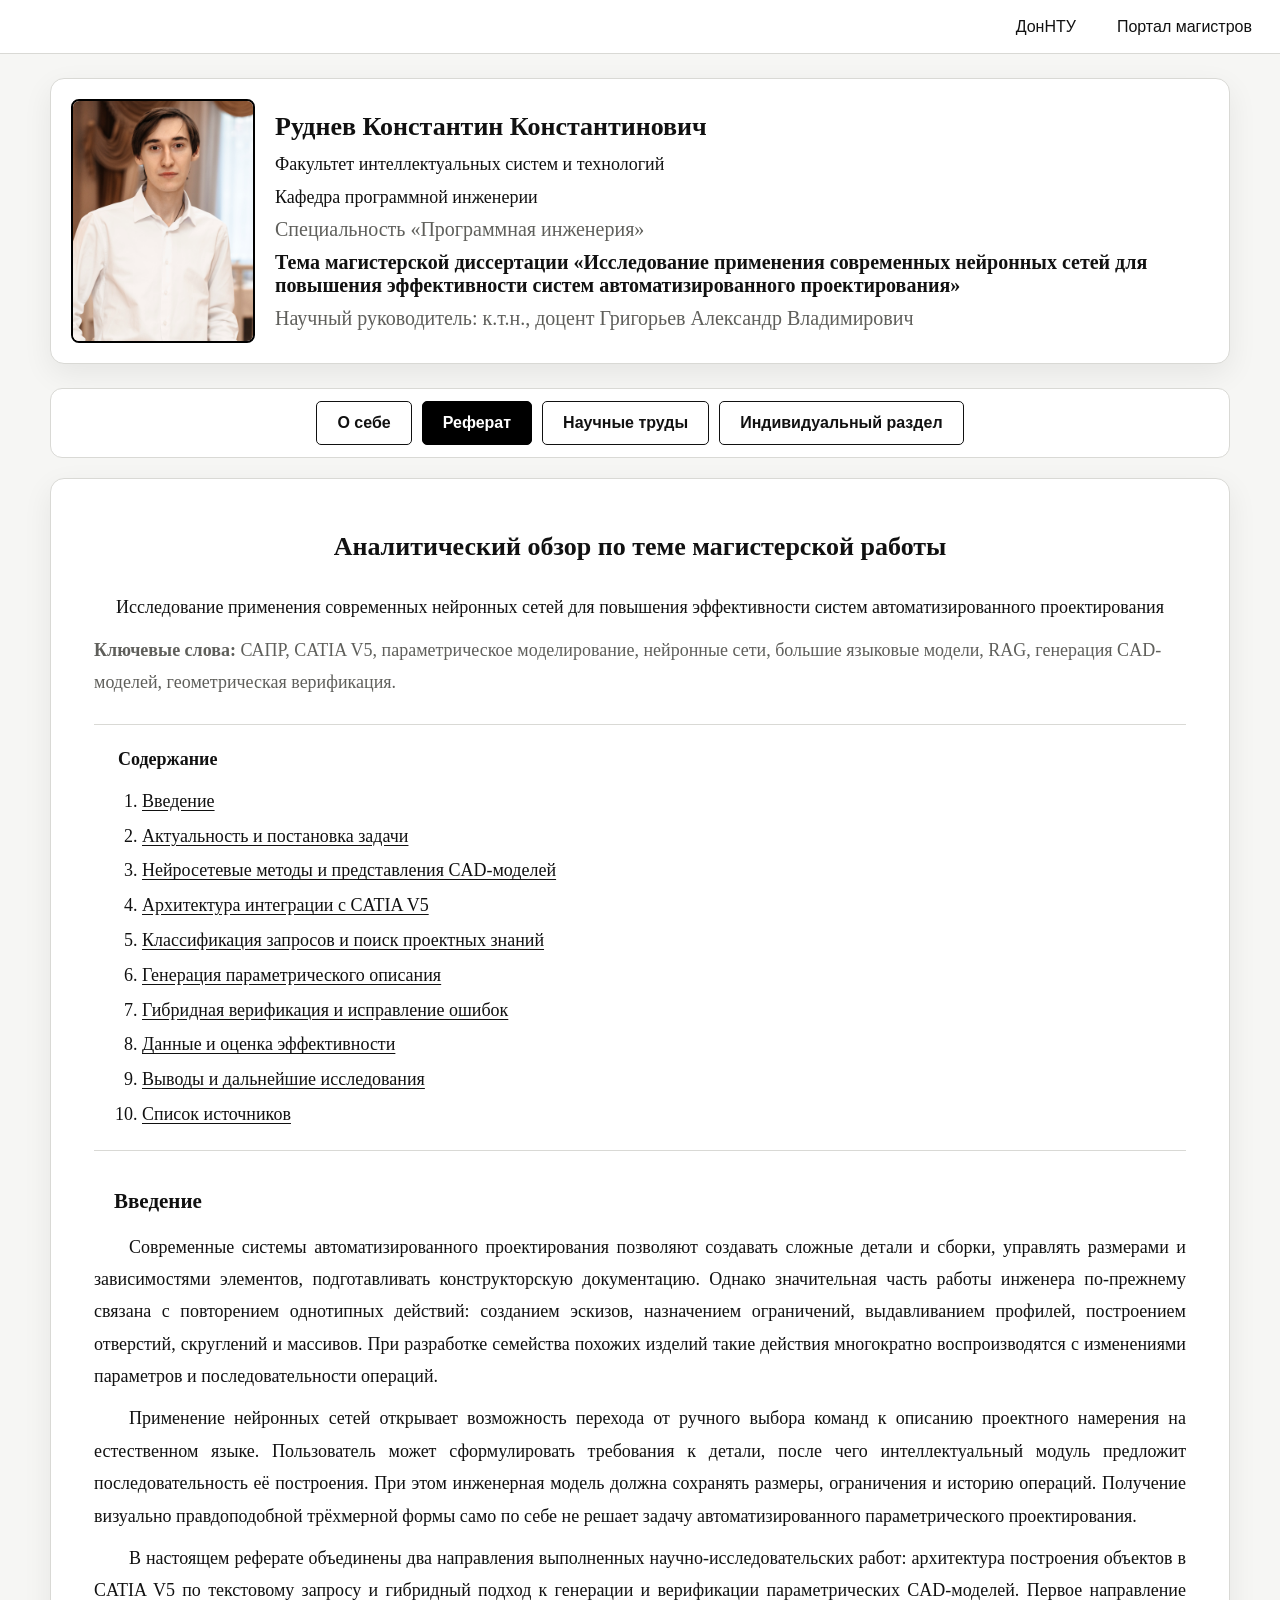
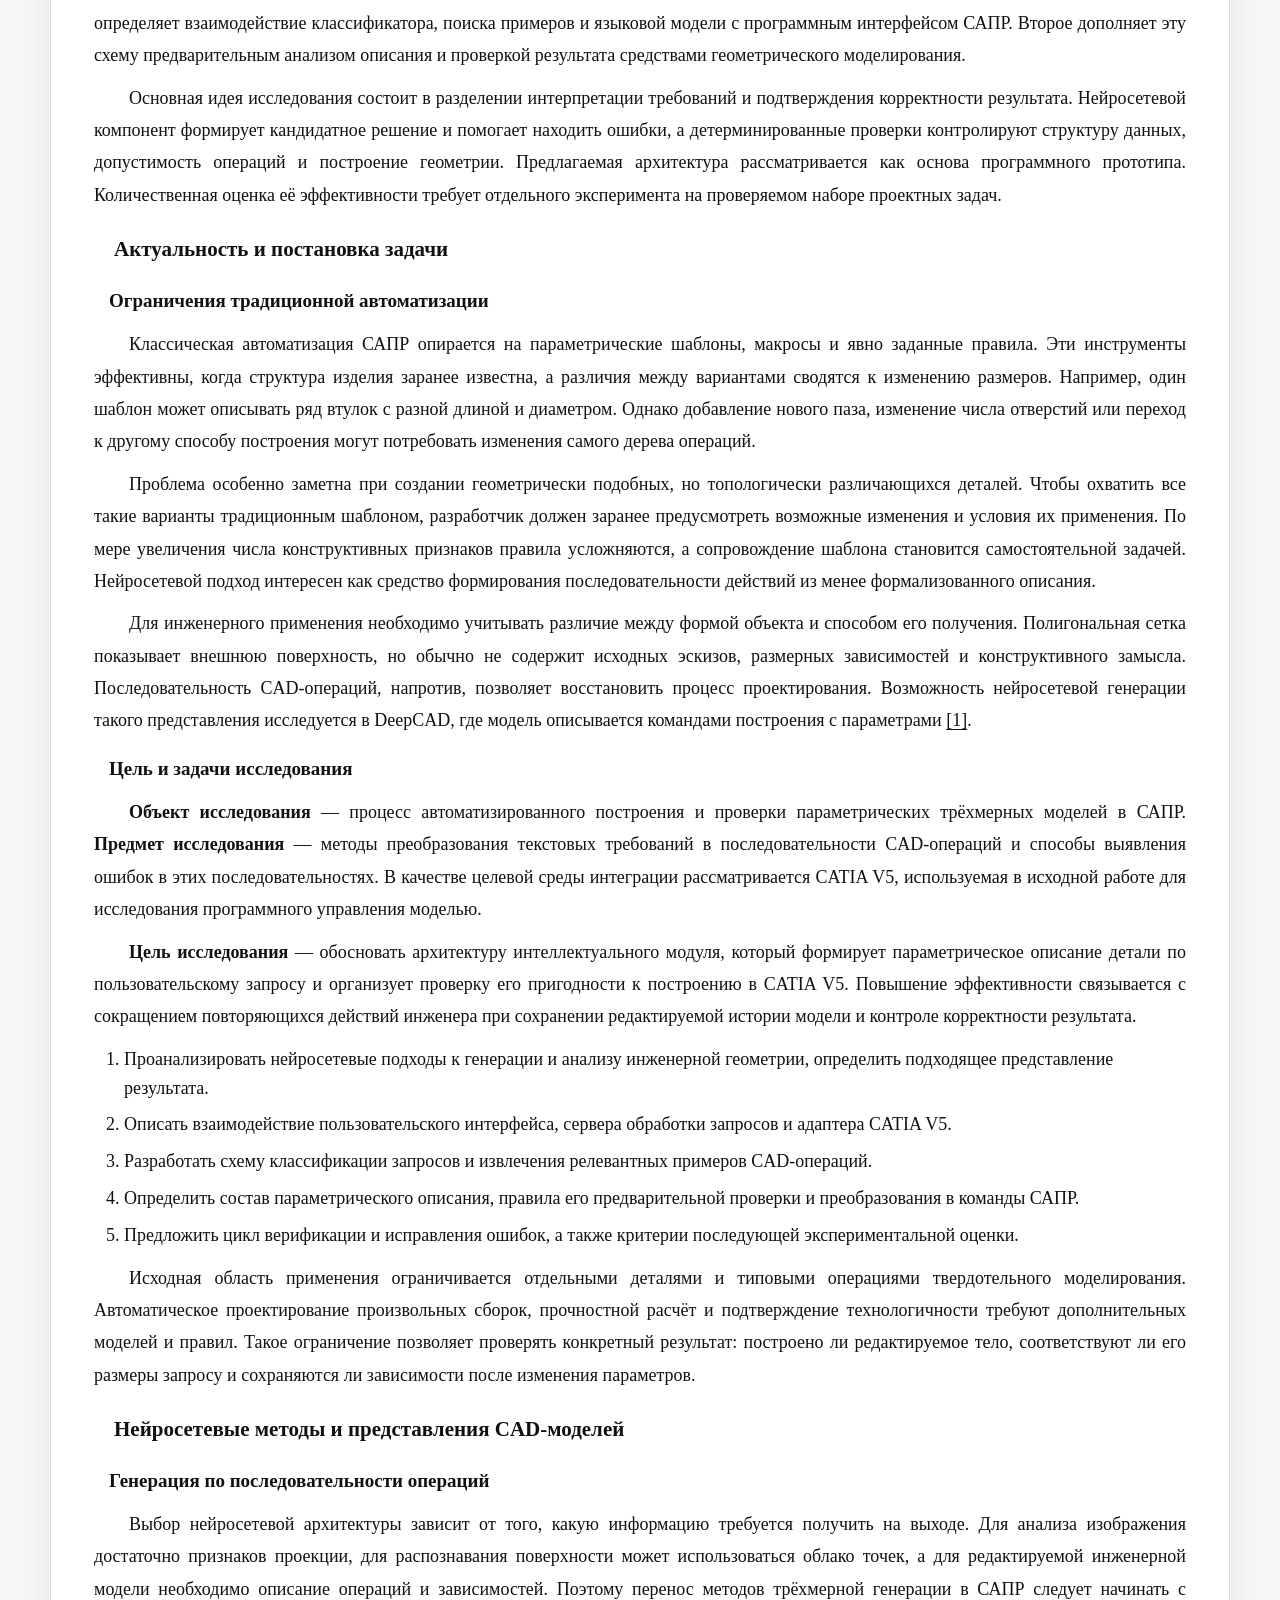
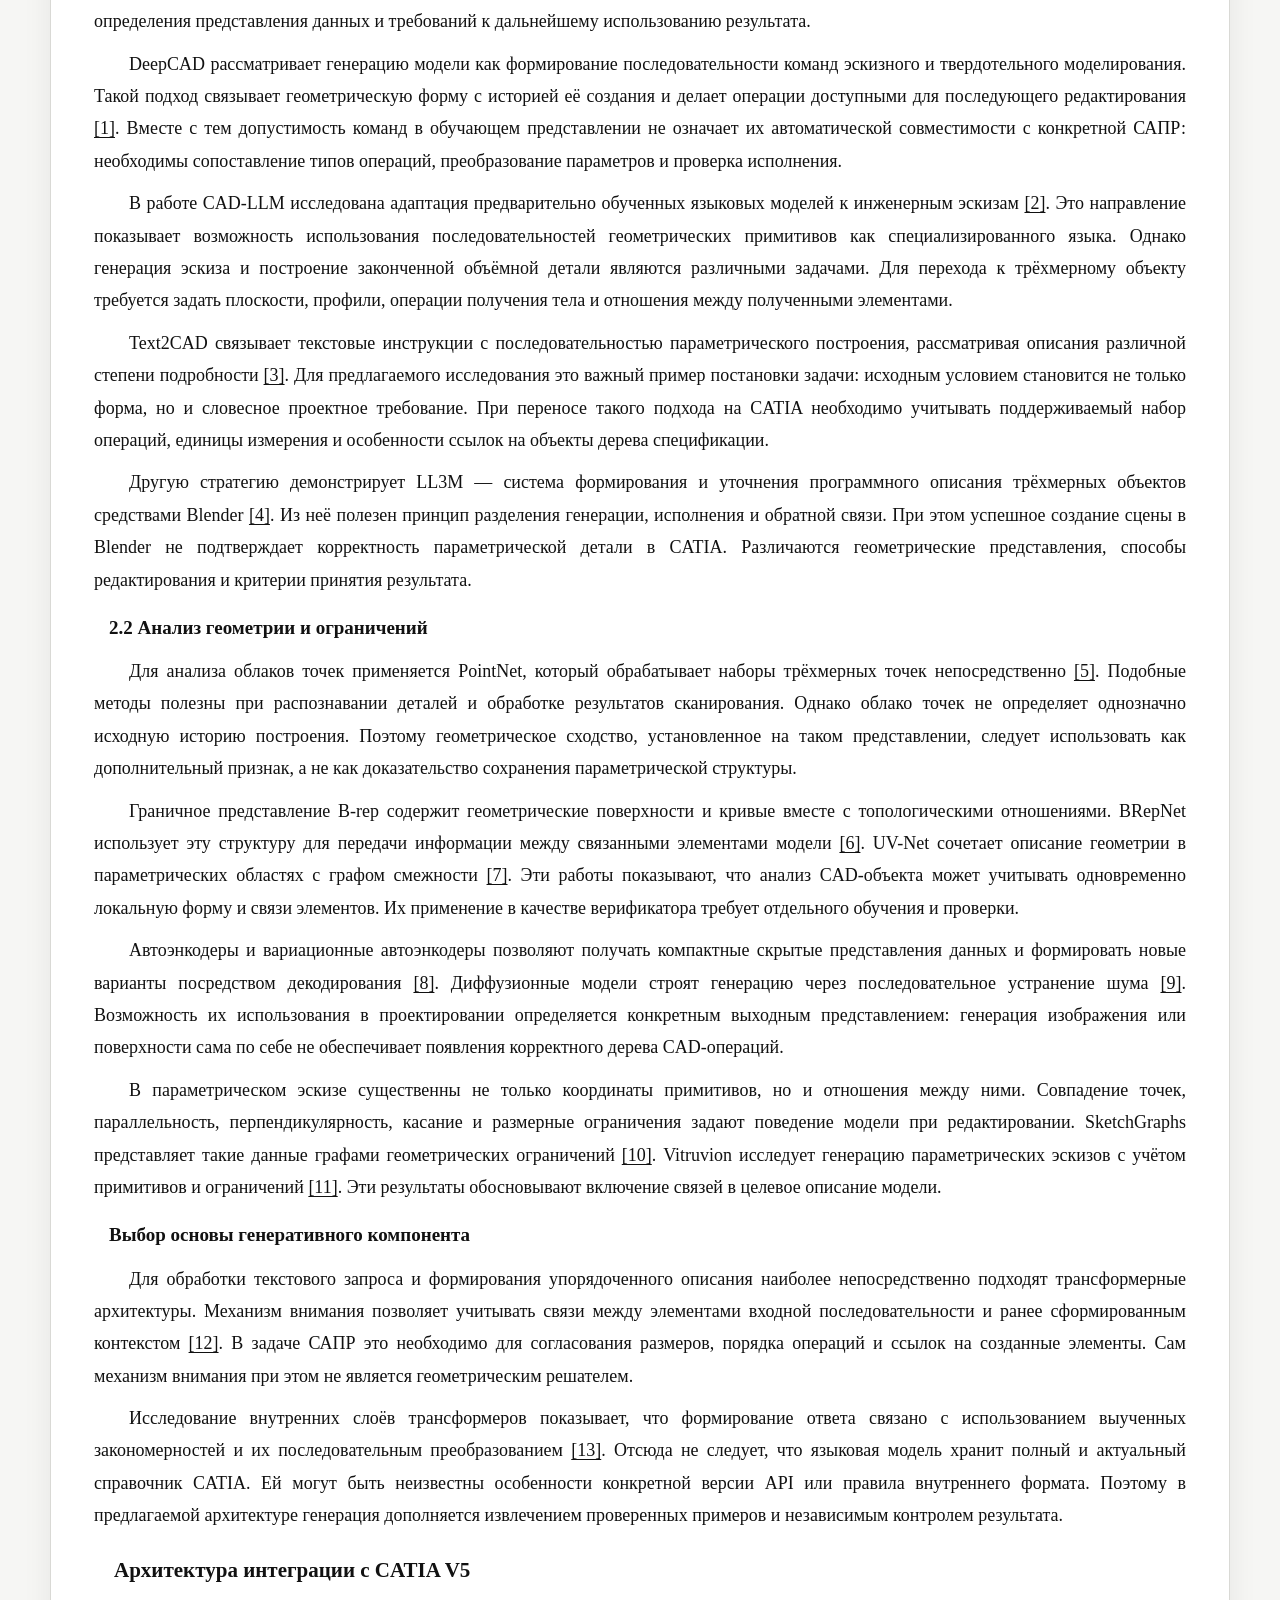
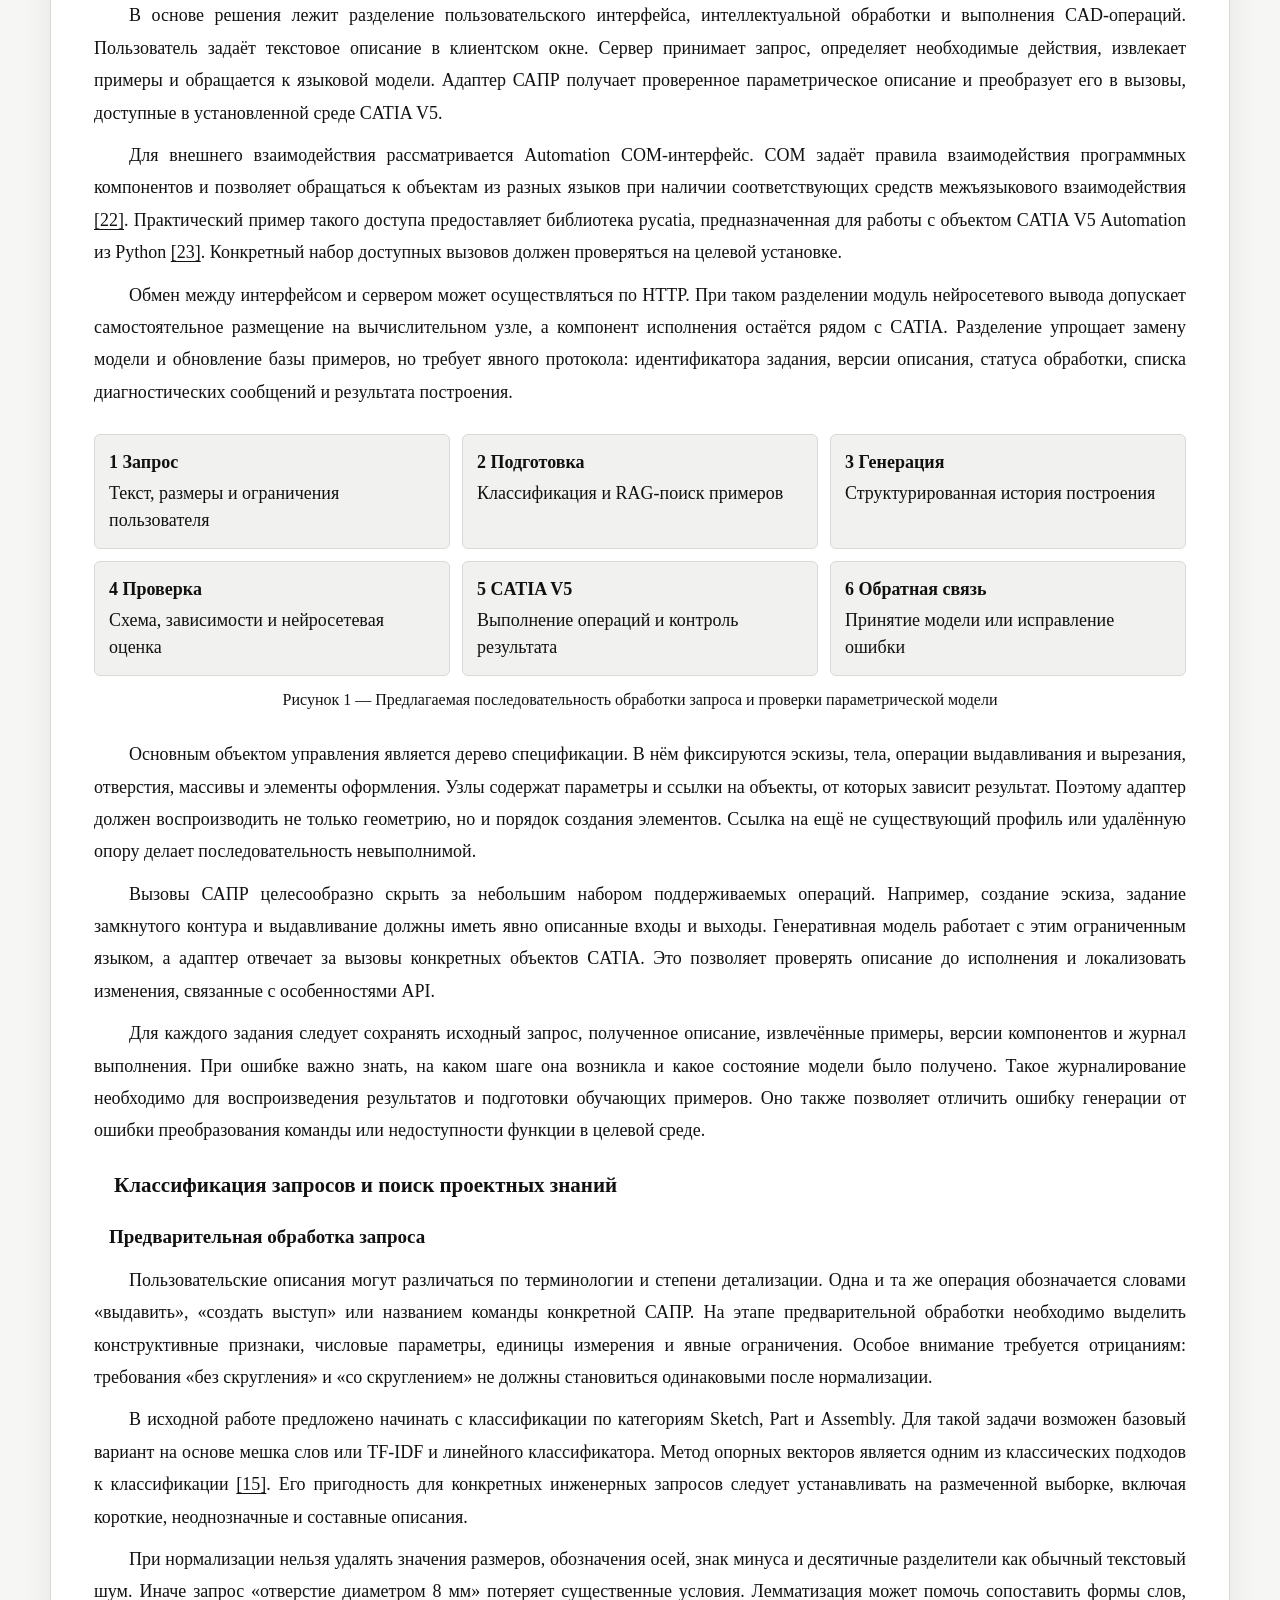
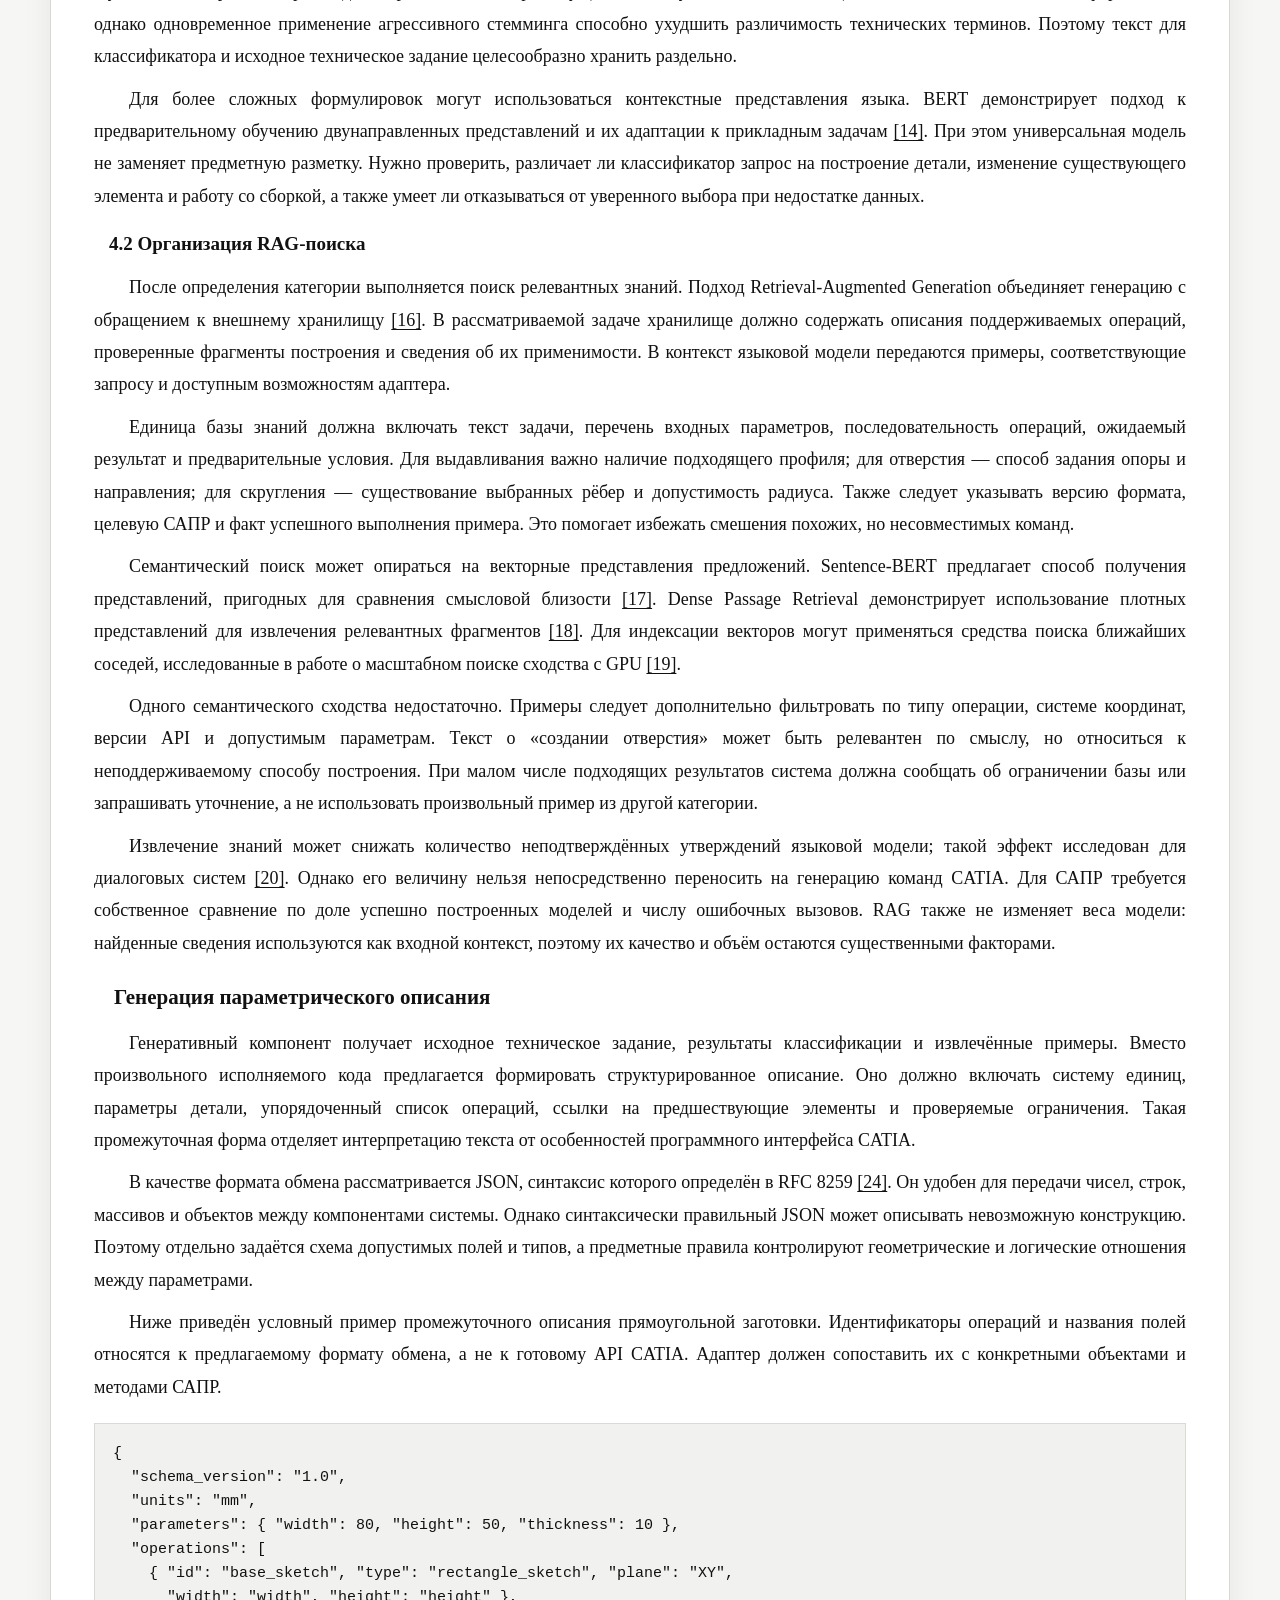
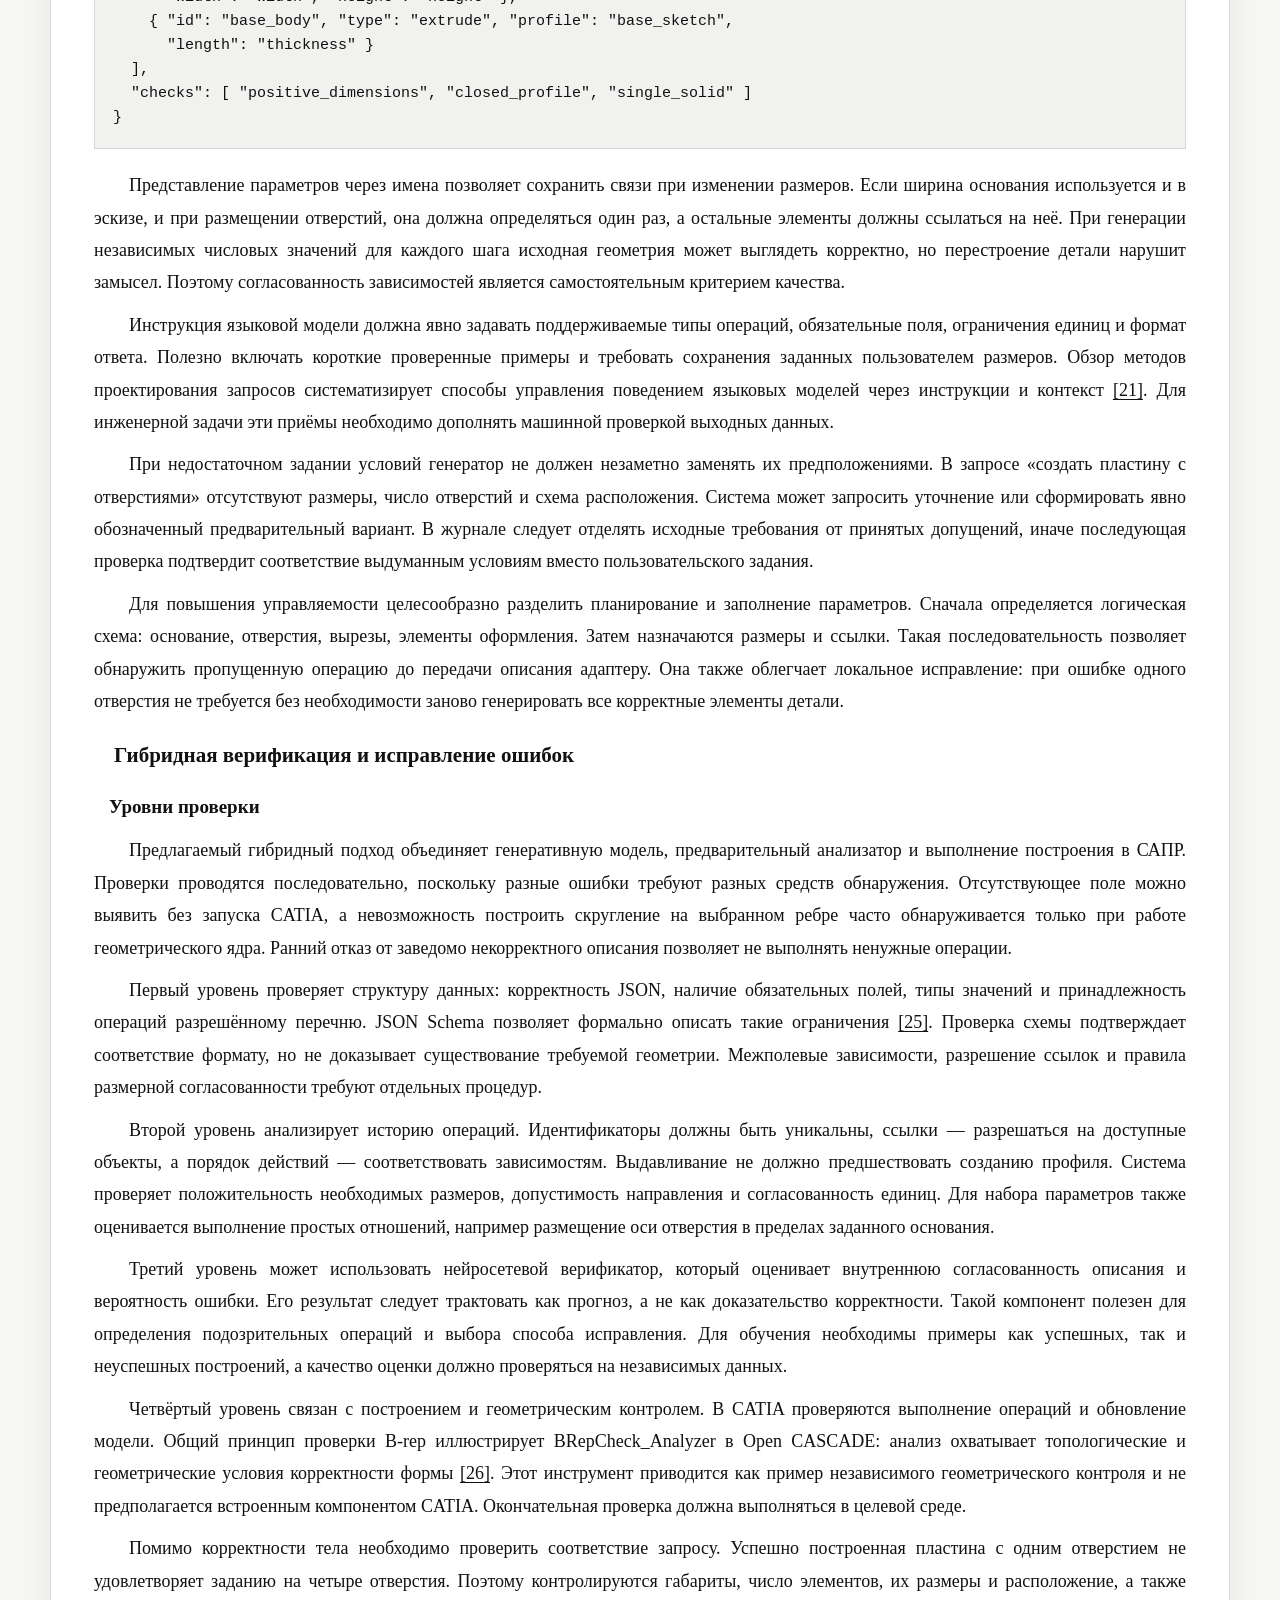
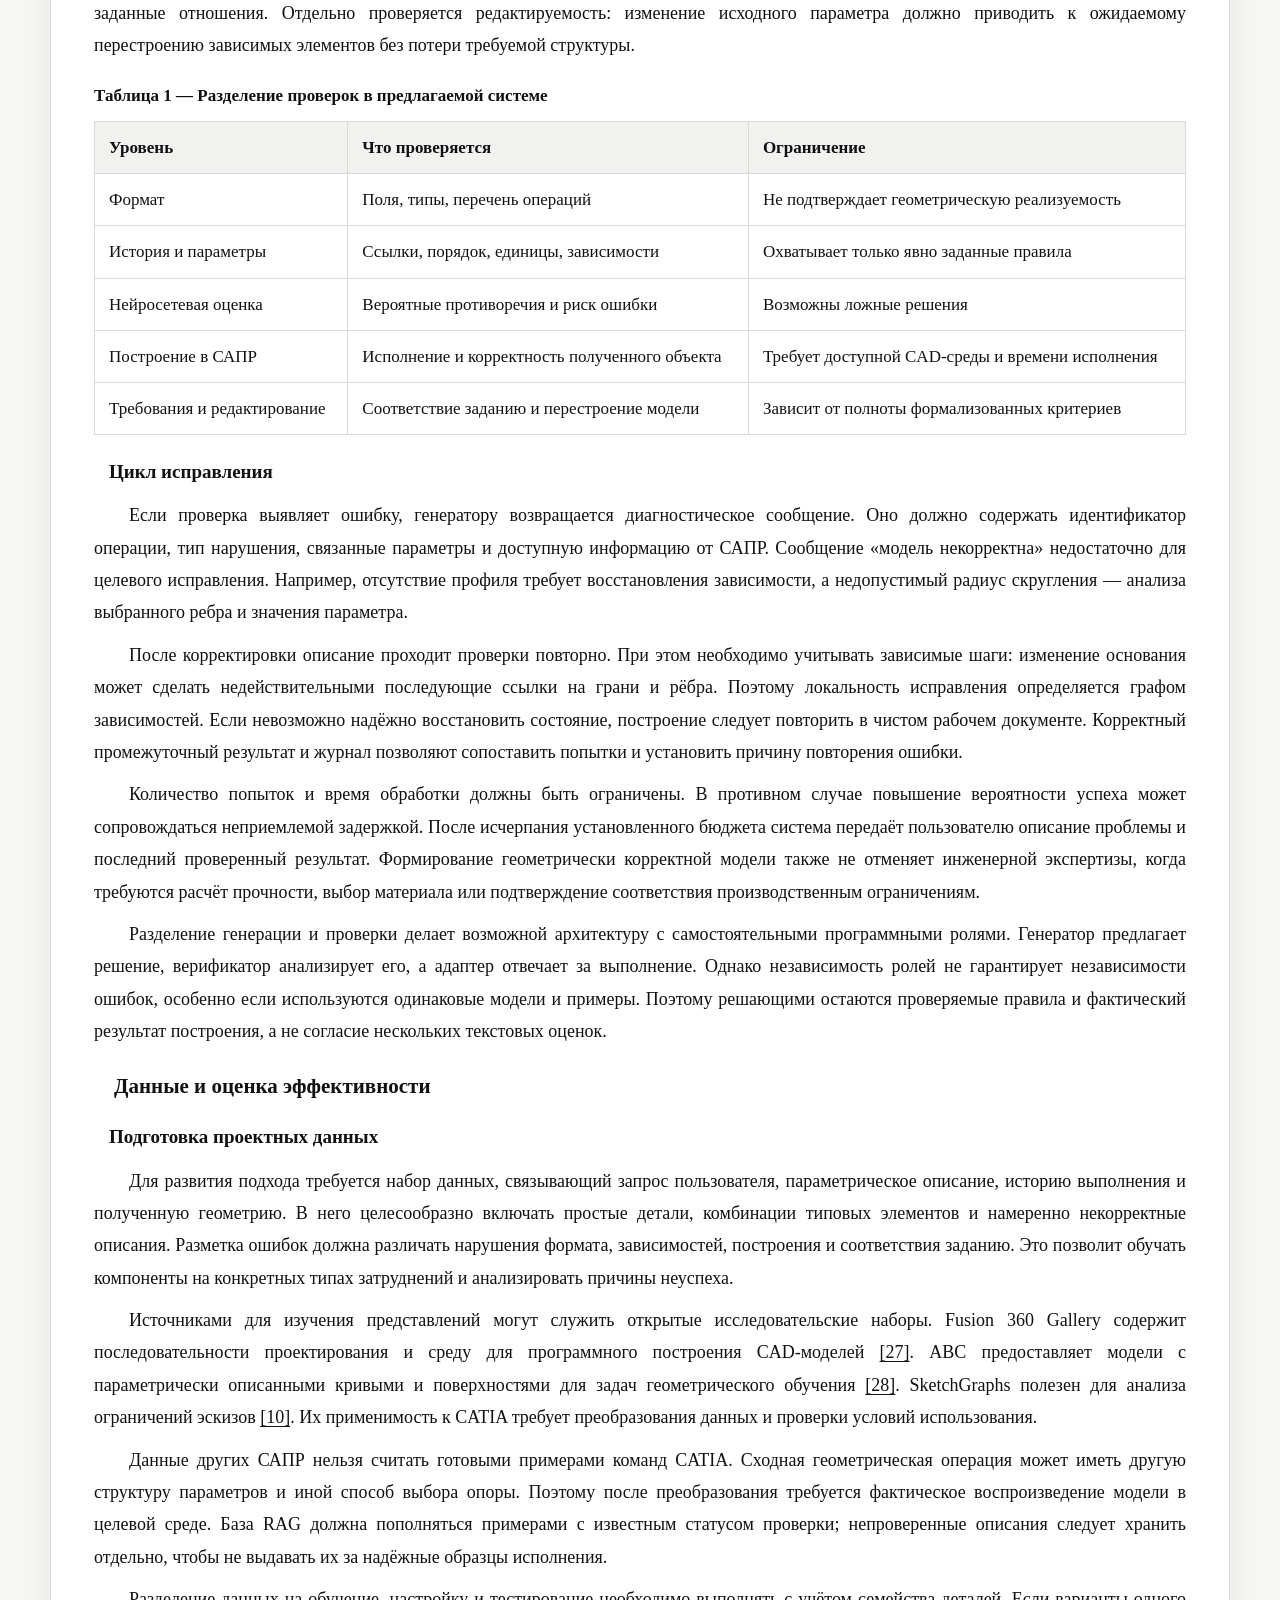
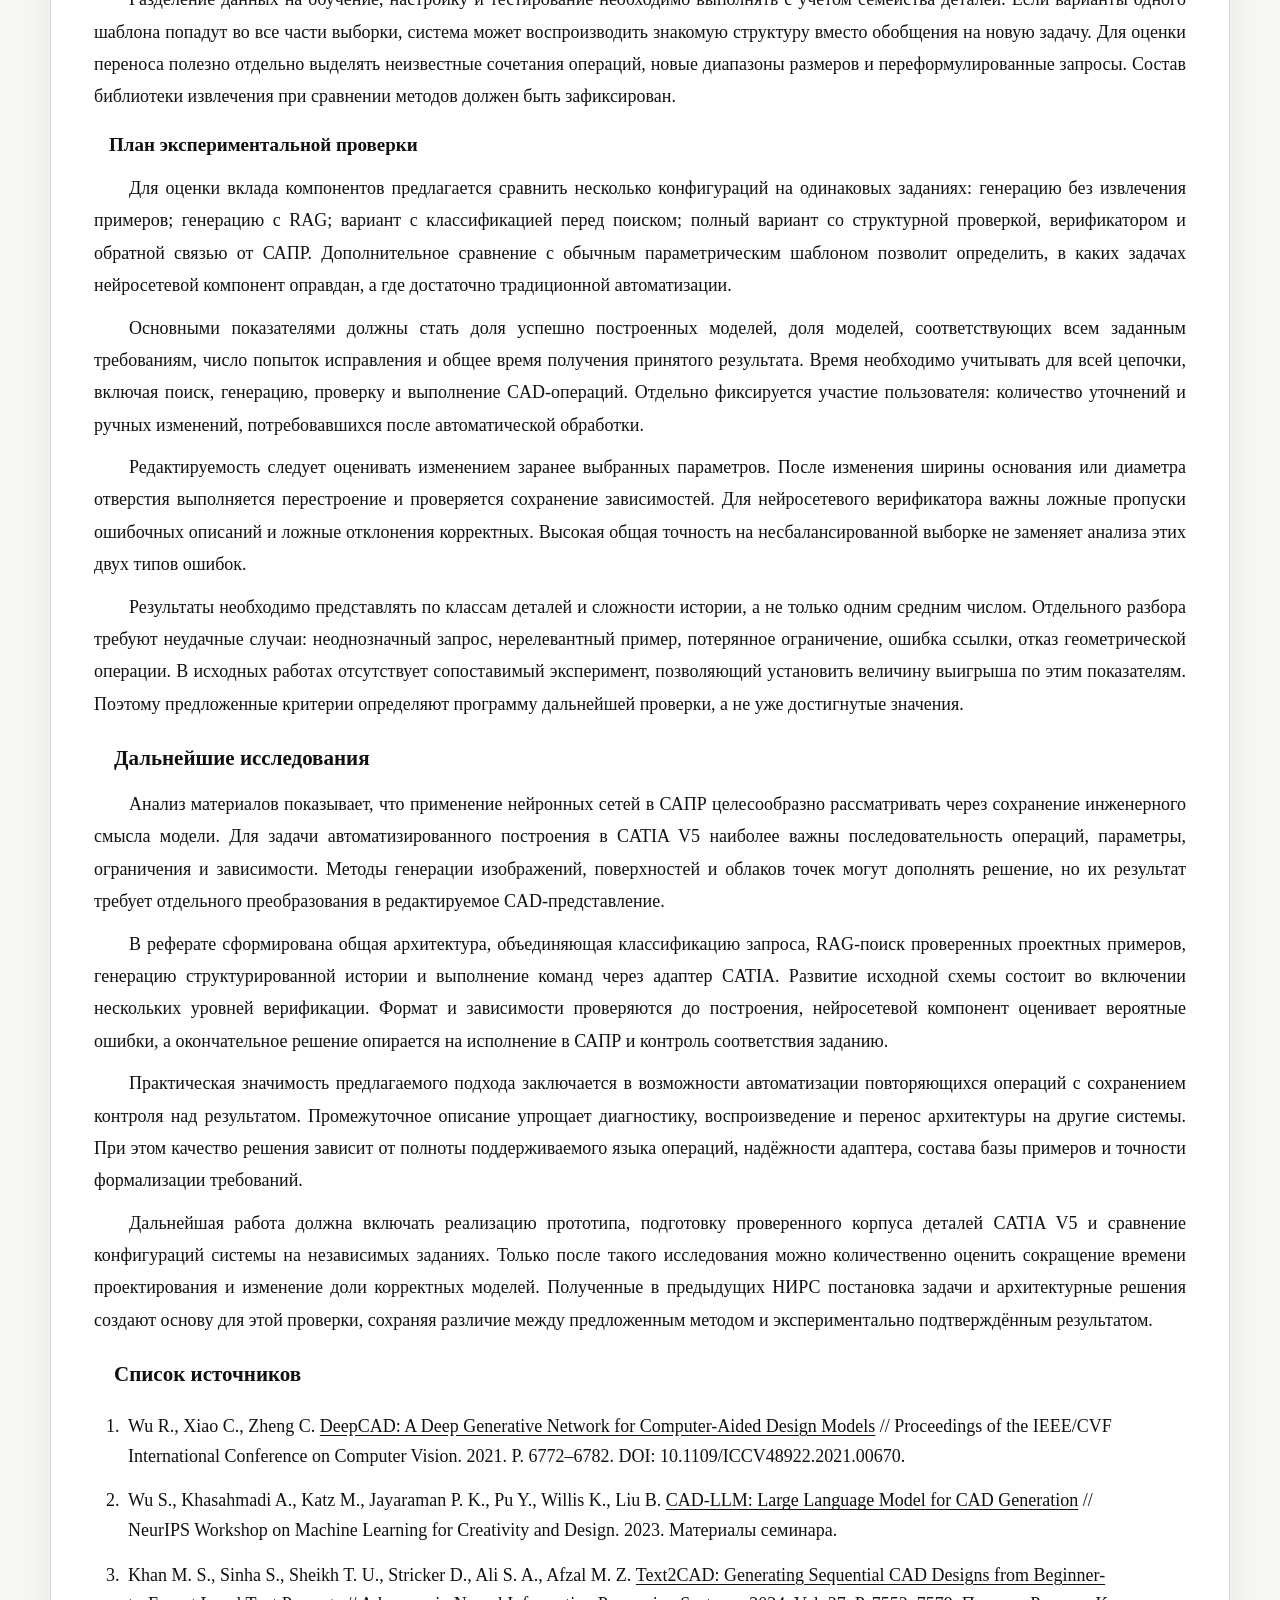
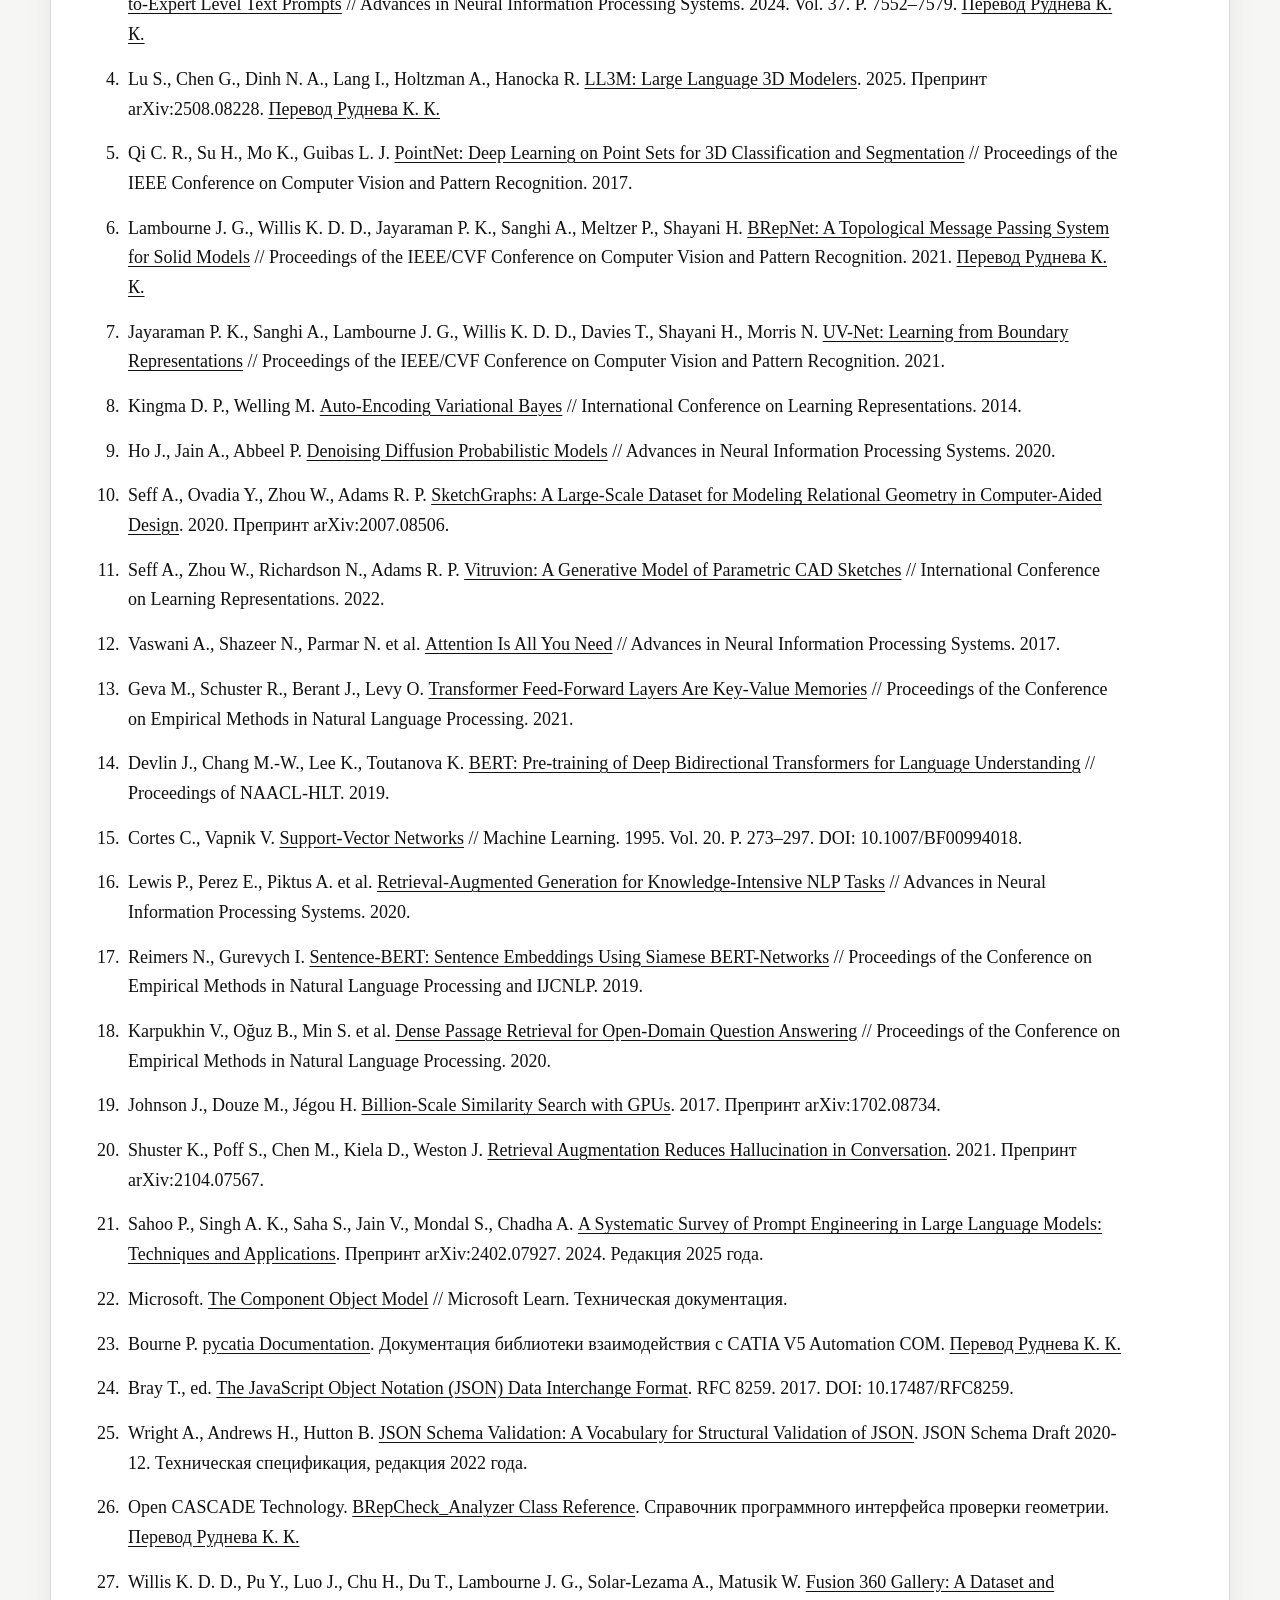
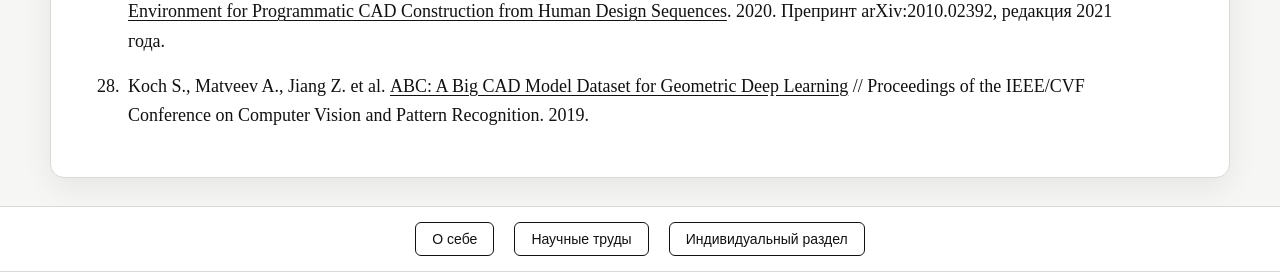
==== diss/index.htm @ d1dde20e "Add thesis abstract, scientific works and updated profile assets" ====
<!DOCTYPE html>
<html lang="ru">
<head>
    <meta charset="utf-8">
    <meta name="viewport" content="width=device-width, initial-scale=1">
    <meta name="description" content="Реферат магистерской работы Константина Руднева о применении нейронных сетей для генерации и верификации параметрических CAD-моделей в CATIA V5.">
    <title>Реферат — Руднев Константин Константинович</title>
    <link rel="icon" href="../images/master.jpg" type="image/jpeg">
    <link rel="stylesheet" href="../css/master_style.css">
    <link rel="stylesheet" href="../css/abstract.css">
</head>
<body id="top">
    <div id="topblock">
        <div id="donntu">
            <a href="http://donntu.ru" target="_blank" rel="noopener noreferrer">ДонНТУ</a>
            <a href="http://masters.donntu.ru" target="_blank" rel="noopener noreferrer" title="Перейти на портал магистров ДонНТУ">Портал магистров</a>
        </div>
    </div>
    <div id="header">
        <div id="photomag">
            <a href="../rudnev_big.jpg"><img src="../photo.jpg" width="180" height="240" alt="Магистр ДонНТУ Руднев Константин Константинович"></a>
        </div>
        <div id="headertext">
            <h1 class="hdr">Руднев Константин Константинович</h1>
            <h3 class="hdr"><a href="http://fisp.iknt.donntu.ru/">Факультет интеллектуальных систем и технологий</a></h3>
            <h3 class="hdr"><a href="http://kpi.fisp.donntu.ru/">Кафедра программной инженерии</a></h3>
            <h3 class="hdr">Специальность &laquo;Программная инженерия&raquo;</h3>
            <h2 class="hdr">Тема магистерской диссертации &laquo;Исследование применения современных нейронных сетей для повышения эффективности систем автоматизированного проектирования&raquo;</h2>
            <h3 class="hdr">Научный руководитель: к.т.н., доцент Григорьев Александр Владимирович</h3>
        </div>
    </div>
    <div id="middleblock">
        <nav id="menu" aria-label="Основная навигация">
            <a class="button color" href="../index.htm">О себе</a>
            <a class="button colorfix" href="index.htm" aria-current="page">Реферат</a>
            <a class="button color" href="../scientific_works/index.htm">Научные труды</a>
            <a class="button color" href="../ind/index.htm">Индивидуальный раздел</a>
        </nav>
        <main id="maintext" class="abstract-page">
            <h1>Аналитический обзор по теме магистерской работы</h1>
            <p class="abstract-subtitle">Исследование применения современных нейронных сетей для повышения эффективности систем автоматизированного проектирования</p>
            <p class="abstract-keywords"><strong>Ключевые слова:</strong> САПР, CATIA V5, параметрическое моделирование, нейронные сети, большие языковые модели, RAG, генерация CAD-моделей, геометрическая верификация.</p>
            <nav class="abstract-toc" aria-label="Содержание реферата">
                <strong>Содержание</strong>
                <ol>
                    <li><a href="#introduction">Введение</a></li>
                    <li><a href="#relevance">Актуальность и постановка задачи</a></li>
                    <li><a href="#neural-methods">Нейросетевые методы и представления CAD-моделей</a></li>
                    <li><a href="#integration">Архитектура интеграции с CATIA V5</a></li>
                    <li><a href="#retrieval">Классификация запросов и поиск проектных знаний</a></li>
                    <li><a href="#generation">Генерация параметрического описания</a></li>
                    <li><a href="#verification">Гибридная верификация и исправление ошибок</a></li>
                    <li><a href="#evaluation">Данные и оценка эффективности</a></li>
                    <li><a href="#conclusions">Выводы и дальнейшие исследования</a></li>
                    <li><a href="#references">Список источников</a></li>
                </ol>
            </nav>

            <article id="abstract-body" aria-label="Основной текст реферата">
                <section aria-labelledby="introduction">
                    <h2 id="introduction">Введение</h2>
                    <p>Современные системы автоматизированного проектирования позволяют создавать сложные детали и сборки, управлять размерами и зависимостями элементов, подготавливать конструкторскую документацию. Однако значительная часть работы инженера по-прежнему связана с повторением однотипных действий: созданием эскизов, назначением ограничений, выдавливанием профилей, построением отверстий, скруглений и массивов. При разработке семейства похожих изделий такие действия многократно воспроизводятся с изменениями параметров и последовательности операций.</p>
                    <p>Применение нейронных сетей открывает возможность перехода от ручного выбора команд к описанию проектного намерения на естественном языке. Пользователь может сформулировать требования к детали, после чего интеллектуальный модуль предложит последовательность её построения. При этом инженерная модель должна сохранять размеры, ограничения и историю операций. Получение визуально правдоподобной трёхмерной формы само по себе не решает задачу автоматизированного параметрического проектирования.</p>
                    <p>В настоящем реферате объединены два направления выполненных научно-исследовательских работ: архитектура построения объектов в CATIA V5 по текстовому запросу и гибридный подход к генерации и верификации параметрических CAD-моделей. Первое направление определяет взаимодействие классификатора, поиска примеров и языковой модели с программным интерфейсом САПР. Второе дополняет эту схему предварительным анализом описания и проверкой результата средствами геометрического моделирования.</p>
                    <p>Основная идея исследования состоит в разделении интерпретации требований и подтверждения корректности результата. Нейросетевой компонент формирует кандидатное решение и помогает находить ошибки, а детерминированные проверки контролируют структуру данных, допустимость операций и построение геометрии. Предлагаемая архитектура рассматривается как основа программного прототипа. Количественная оценка её эффективности требует отдельного эксперимента на проверяемом наборе проектных задач.</p>
                </section>

                <section aria-labelledby="relevance">
                    <h2 id="relevance">Актуальность и постановка задачи</h2>
                    <h3>Ограничения традиционной автоматизации</h3>
                    <p>Классическая автоматизация САПР опирается на параметрические шаблоны, макросы и явно заданные правила. Эти инструменты эффективны, когда структура изделия заранее известна, а различия между вариантами сводятся к изменению размеров. Например, один шаблон может описывать ряд втулок с разной длиной и диаметром. Однако добавление нового паза, изменение числа отверстий или переход к другому способу построения могут потребовать изменения самого дерева операций.</p>
                    <p>Проблема особенно заметна при создании геометрически подобных, но топологически различающихся деталей. Чтобы охватить все такие варианты традиционным шаблоном, разработчик должен заранее предусмотреть возможные изменения и условия их применения. По мере увеличения числа конструктивных признаков правила усложняются, а сопровождение шаблона становится самостоятельной задачей. Нейросетевой подход интересен как средство формирования последовательности действий из менее формализованного описания.</p>
                    <p>Для инженерного применения необходимо учитывать различие между формой объекта и способом его получения. Полигональная сетка показывает внешнюю поверхность, но обычно не содержит исходных эскизов, размерных зависимостей и конструктивного замысла. Последовательность CAD-операций, напротив, позволяет восстановить процесс проектирования. Возможность нейросетевой генерации такого представления исследуется в DeepCAD, где модель описывается командами построения с параметрами <a href="#ref-1">[1]</a>.</p>
                    <h3>Цель и задачи исследования</h3>
                    <p><strong>Объект исследования</strong> — процесс автоматизированного построения и проверки параметрических трёхмерных моделей в САПР. <strong>Предмет исследования</strong> — методы преобразования текстовых требований в последовательности CAD-операций и способы выявления ошибок в этих последовательностях. В качестве целевой среды интеграции рассматривается CATIA V5, используемая в исходной работе для исследования программного управления моделью.</p>
                    <p><strong>Цель исследования</strong> — обосновать архитектуру интеллектуального модуля, который формирует параметрическое описание детали по пользовательскому запросу и организует проверку его пригодности к построению в CATIA V5. Повышение эффективности связывается с сокращением повторяющихся действий инженера при сохранении редактируемой истории модели и контроле корректности результата.</p>
                    <ol class="research-tasks">
                        <li>Проанализировать нейросетевые подходы к генерации и анализу инженерной геометрии, определить подходящее представление результата.</li>
                        <li>Описать взаимодействие пользовательского интерфейса, сервера обработки запросов и адаптера CATIA V5.</li>
                        <li>Разработать схему классификации запросов и извлечения релевантных примеров CAD-операций.</li>
                        <li>Определить состав параметрического описания, правила его предварительной проверки и преобразования в команды САПР.</li>
                        <li>Предложить цикл верификации и исправления ошибок, а также критерии последующей экспериментальной оценки.</li>
                    </ol>
                    <p>Исходная область применения ограничивается отдельными деталями и типовыми операциями твердотельного моделирования. Автоматическое проектирование произвольных сборок, прочностной расчёт и подтверждение технологичности требуют дополнительных моделей и правил. Такое ограничение позволяет проверять конкретный результат: построено ли редактируемое тело, соответствуют ли его размеры запросу и сохраняются ли зависимости после изменения параметров.</p>
                </section>

                <section aria-labelledby="neural-methods">
                    <h2 id="neural-methods">Нейросетевые методы и представления CAD-моделей</h2>
                    <h3>Генерация по последовательности операций</h3>
                    <p>Выбор нейросетевой архитектуры зависит от того, какую информацию требуется получить на выходе. Для анализа изображения достаточно признаков проекции, для распознавания поверхности может использоваться облако точек, а для редактируемой инженерной модели необходимо описание операций и зависимостей. Поэтому перенос методов трёхмерной генерации в САПР следует начинать с определения представления данных и требований к дальнейшему использованию результата.</p>
                    <p>DeepCAD рассматривает генерацию модели как формирование последовательности команд эскизного и твердотельного моделирования. Такой подход связывает геометрическую форму с историей её создания и делает операции доступными для последующего редактирования <a href="#ref-1">[1]</a>. Вместе с тем допустимость команд в обучающем представлении не означает их автоматической совместимости с конкретной САПР: необходимы сопоставление типов операций, преобразование параметров и проверка исполнения.</p>
                    <p>В работе CAD-LLM исследована адаптация предварительно обученных языковых моделей к инженерным эскизам <a href="#ref-2">[2]</a>. Это направление показывает возможность использования последовательностей геометрических примитивов как специализированного языка. Однако генерация эскиза и построение законченной объёмной детали являются различными задачами. Для перехода к трёхмерному объекту требуется задать плоскости, профили, операции получения тела и отношения между полученными элементами.</p>
                    <p>Text2CAD связывает текстовые инструкции с последовательностью параметрического построения, рассматривая описания различной степени подробности <a href="#ref-3">[3]</a>. Для предлагаемого исследования это важный пример постановки задачи: исходным условием становится не только форма, но и словесное проектное требование. При переносе такого подхода на CATIA необходимо учитывать поддерживаемый набор операций, единицы измерения и особенности ссылок на объекты дерева спецификации.</p>
                    <p>Другую стратегию демонстрирует LL3M — система формирования и уточнения программного описания трёхмерных объектов средствами Blender <a href="#ref-4">[4]</a>. Из неё полезен принцип разделения генерации, исполнения и обратной связи. При этом успешное создание сцены в Blender не подтверждает корректность параметрической детали в CATIA. Различаются геометрические представления, способы редактирования и критерии принятия результата.</p>
                    <h3>2.2 Анализ геометрии и ограничений</h3>
                    <p>Для анализа облаков точек применяется PointNet, который обрабатывает наборы трёхмерных точек непосредственно <a href="#ref-5">[5]</a>. Подобные методы полезны при распознавании деталей и обработке результатов сканирования. Однако облако точек не определяет однозначно исходную историю построения. Поэтому геометрическое сходство, установленное на таком представлении, следует использовать как дополнительный признак, а не как доказательство сохранения параметрической структуры.</p>
                    <p>Граничное представление B-rep содержит геометрические поверхности и кривые вместе с топологическими отношениями. BRepNet использует эту структуру для передачи информации между связанными элементами модели <a href="#ref-6">[6]</a>. UV-Net сочетает описание геометрии в параметрических областях с графом смежности <a href="#ref-7">[7]</a>. Эти работы показывают, что анализ CAD-объекта может учитывать одновременно локальную форму и связи элементов. Их применение в качестве верификатора требует отдельного обучения и проверки.</p>
                    <p>Автоэнкодеры и вариационные автоэнкодеры позволяют получать компактные скрытые представления данных и формировать новые варианты посредством декодирования <a href="#ref-8">[8]</a>. Диффузионные модели строят генерацию через последовательное устранение шума <a href="#ref-9">[9]</a>. Возможность их использования в проектировании определяется конкретным выходным представлением: генерация изображения или поверхности сама по себе не обеспечивает появления корректного дерева CAD-операций.</p>
                    <p>В параметрическом эскизе существенны не только координаты примитивов, но и отношения между ними. Совпадение точек, параллельность, перпендикулярность, касание и размерные ограничения задают поведение модели при редактировании. SketchGraphs представляет такие данные графами геометрических ограничений <a href="#ref-10">[10]</a>. Vitruvion исследует генерацию параметрических эскизов с учётом примитивов и ограничений <a href="#ref-11">[11]</a>. Эти результаты обосновывают включение связей в целевое описание модели.</p>
                    <h3>Выбор основы генеративного компонента</h3>
                    <p>Для обработки текстового запроса и формирования упорядоченного описания наиболее непосредственно подходят трансформерные архитектуры. Механизм внимания позволяет учитывать связи между элементами входной последовательности и ранее сформированным контекстом <a href="#ref-12">[12]</a>. В задаче САПР это необходимо для согласования размеров, порядка операций и ссылок на созданные элементы. Сам механизм внимания при этом не является геометрическим решателем.</p>
                    <p>Исследование внутренних слоёв трансформеров показывает, что формирование ответа связано с использованием выученных закономерностей и их последовательным преобразованием <a href="#ref-13">[13]</a>. Отсюда не следует, что языковая модель хранит полный и актуальный справочник CATIA. Ей могут быть неизвестны особенности конкретной версии API или правила внутреннего формата. Поэтому в предлагаемой архитектуре генерация дополняется извлечением проверенных примеров и независимым контролем результата.</p>
                </section>

                <section aria-labelledby="integration">
                    <h2 id="integration">Архитектура интеграции с CATIA V5</h2>
                    <p>В основе решения лежит разделение пользовательского интерфейса, интеллектуальной обработки и выполнения CAD-операций. Пользователь задаёт текстовое описание в клиентском окне. Сервер принимает запрос, определяет необходимые действия, извлекает примеры и обращается к языковой модели. Адаптер САПР получает проверенное параметрическое описание и преобразует его в вызовы, доступные в установленной среде CATIA V5.</p>
                    <p>Для внешнего взаимодействия рассматривается Automation COM-интерфейс. COM задаёт правила взаимодействия программных компонентов и позволяет обращаться к объектам из разных языков при наличии соответствующих средств межъязыкового взаимодействия <a href="#ref-22">[22]</a>. Практический пример такого доступа предоставляет библиотека pycatia, предназначенная для работы с объектом CATIA V5 Automation из Python <a href="#ref-23">[23]</a>. Конкретный набор доступных вызовов должен проверяться на целевой установке.</p>
                    <p>Обмен между интерфейсом и сервером может осуществляться по HTTP. При таком разделении модуль нейросетевого вывода допускает самостоятельное размещение на вычислительном узле, а компонент исполнения остаётся рядом с CATIA. Разделение упрощает замену модели и обновление базы примеров, но требует явного протокола: идентификатора задания, версии описания, статуса обработки, списка диагностических сообщений и результата построения.</p>
                    <figure aria-labelledby="pipeline-caption">
                        <ol class="pipeline">
                            <li><strong>1 Запрос</strong>Текст, размеры и ограничения пользователя</li>
                            <li><strong>2 Подготовка</strong>Классификация и RAG-поиск примеров</li>
                            <li><strong>3 Генерация</strong>Структурированная история построения</li>
                            <li><strong>4 Проверка</strong>Схема, зависимости и нейросетевая оценка</li>
                            <li><strong>5 CATIA V5</strong>Выполнение операций и контроль результата</li>
                            <li><strong>6 Обратная связь</strong>Принятие модели или исправление ошибки</li>
                        </ol>
                        <figcaption id="pipeline-caption">Рисунок 1 — Предлагаемая последовательность обработки запроса и проверки параметрической модели</figcaption>
                    </figure>
                    <p>Основным объектом управления является дерево спецификации. В нём фиксируются эскизы, тела, операции выдавливания и вырезания, отверстия, массивы и элементы оформления. Узлы содержат параметры и ссылки на объекты, от которых зависит результат. Поэтому адаптер должен воспроизводить не только геометрию, но и порядок создания элементов. Ссылка на ещё не существующий профиль или удалённую опору делает последовательность невыполнимой.</p>
                    <p>Вызовы САПР целесообразно скрыть за небольшим набором поддерживаемых операций. Например, создание эскиза, задание замкнутого контура и выдавливание должны иметь явно описанные входы и выходы. Генеративная модель работает с этим ограниченным языком, а адаптер отвечает за вызовы конкретных объектов CATIA. Это позволяет проверять описание до исполнения и локализовать изменения, связанные с особенностями API.</p>
                    <p>Для каждого задания следует сохранять исходный запрос, полученное описание, извлечённые примеры, версии компонентов и журнал выполнения. При ошибке важно знать, на каком шаге она возникла и какое состояние модели было получено. Такое журналирование необходимо для воспроизведения результатов и подготовки обучающих примеров. Оно также позволяет отличить ошибку генерации от ошибки преобразования команды или недоступности функции в целевой среде.</p>
                </section>

                <section aria-labelledby="retrieval">
                    <h2 id="retrieval">Классификация запросов и поиск проектных знаний</h2>
                    <h3>Предварительная обработка запроса</h3>
                    <p>Пользовательские описания могут различаться по терминологии и степени детализации. Одна и та же операция обозначается словами «выдавить», «создать выступ» или названием команды конкретной САПР. На этапе предварительной обработки необходимо выделить конструктивные признаки, числовые параметры, единицы измерения и явные ограничения. Особое внимание требуется отрицаниям: требования «без скругления» и «со скруглением» не должны становиться одинаковыми после нормализации.</p>
                    <p>В исходной работе предложено начинать с классификации по категориям Sketch, Part и Assembly. Для такой задачи возможен базовый вариант на основе мешка слов или TF-IDF и линейного классификатора. Метод опорных векторов является одним из классических подходов к классификации <a href="#ref-15">[15]</a>. Его пригодность для конкретных инженерных запросов следует устанавливать на размеченной выборке, включая короткие, неоднозначные и составные описания.</p>
                    <p>При нормализации нельзя удалять значения размеров, обозначения осей, знак минуса и десятичные разделители как обычный текстовый шум. Иначе запрос «отверстие диаметром 8 мм» потеряет существенные условия. Лемматизация может помочь сопоставить формы слов, однако одновременное применение агрессивного стемминга способно ухудшить различимость технических терминов. Поэтому текст для классификатора и исходное техническое задание целесообразно хранить раздельно.</p>
                    <p>Для более сложных формулировок могут использоваться контекстные представления языка. BERT демонстрирует подход к предварительному обучению двунаправленных представлений и их адаптации к прикладным задачам <a href="#ref-14">[14]</a>. При этом универсальная модель не заменяет предметную разметку. Нужно проверить, различает ли классификатор запрос на построение детали, изменение существующего элемента и работу со сборкой, а также умеет ли отказываться от уверенного выбора при недостатке данных.</p>
                    <h3>4.2 Организация RAG-поиска</h3>
                    <p>После определения категории выполняется поиск релевантных знаний. Подход Retrieval-Augmented Generation объединяет генерацию с обращением к внешнему хранилищу <a href="#ref-16">[16]</a>. В рассматриваемой задаче хранилище должно содержать описания поддерживаемых операций, проверенные фрагменты построения и сведения об их применимости. В контекст языковой модели передаются примеры, соответствующие запросу и доступным возможностям адаптера.</p>
                    <p>Единица базы знаний должна включать текст задачи, перечень входных параметров, последовательность операций, ожидаемый результат и предварительные условия. Для выдавливания важно наличие подходящего профиля; для отверстия — способ задания опоры и направления; для скругления — существование выбранных рёбер и допустимость радиуса. Также следует указывать версию формата, целевую САПР и факт успешного выполнения примера. Это помогает избежать смешения похожих, но несовместимых команд.</p>
                    <p>Семантический поиск может опираться на векторные представления предложений. Sentence-BERT предлагает способ получения представлений, пригодных для сравнения смысловой близости <a href="#ref-17">[17]</a>. Dense Passage Retrieval демонстрирует использование плотных представлений для извлечения релевантных фрагментов <a href="#ref-18">[18]</a>. Для индексации векторов могут применяться средства поиска ближайших соседей, исследованные в работе о масштабном поиске сходства с GPU <a href="#ref-19">[19]</a>.</p>
                    <p>Одного семантического сходства недостаточно. Примеры следует дополнительно фильтровать по типу операции, системе координат, версии API и допустимым параметрам. Текст о «создании отверстия» может быть релевантен по смыслу, но относиться к неподдерживаемому способу построения. При малом числе подходящих результатов система должна сообщать об ограничении базы или запрашивать уточнение, а не использовать произвольный пример из другой категории.</p>
                    <p>Извлечение знаний может снижать количество неподтверждённых утверждений языковой модели; такой эффект исследован для диалоговых систем <a href="#ref-20">[20]</a>. Однако его величину нельзя непосредственно переносить на генерацию команд CATIA. Для САПР требуется собственное сравнение по доле успешно построенных моделей и числу ошибочных вызовов. RAG также не изменяет веса модели: найденные сведения используются как входной контекст, поэтому их качество и объём остаются существенными факторами.</p>
                </section>

                <section aria-labelledby="generation">
                    <h2 id="generation">Генерация параметрического описания</h2>
                    <p>Генеративный компонент получает исходное техническое задание, результаты классификации и извлечённые примеры. Вместо произвольного исполняемого кода предлагается формировать структурированное описание. Оно должно включать систему единиц, параметры детали, упорядоченный список операций, ссылки на предшествующие элементы и проверяемые ограничения. Такая промежуточная форма отделяет интерпретацию текста от особенностей программного интерфейса CATIA.</p>
                    <p>В качестве формата обмена рассматривается JSON, синтаксис которого определён в RFC 8259 <a href="#ref-24">[24]</a>. Он удобен для передачи чисел, строк, массивов и объектов между компонентами системы. Однако синтаксически правильный JSON может описывать невозможную конструкцию. Поэтому отдельно задаётся схема допустимых полей и типов, а предметные правила контролируют геометрические и логические отношения между параметрами.</p>
                    <p>Ниже приведён условный пример промежуточного описания прямоугольной заготовки. Идентификаторы операций и названия полей относятся к предлагаемому формату обмена, а не к готовому API CATIA. Адаптер должен сопоставить их с конкретными объектами и методами САПР.</p>
                    <pre aria-label="Пример параметрического описания"><code>{
  "schema_version": "1.0",
  "units": "mm",
  "parameters": { "width": 80, "height": 50, "thickness": 10 },
  "operations": [
    { "id": "base_sketch", "type": "rectangle_sketch", "plane": "XY",
      "width": "width", "height": "height" },
    { "id": "base_body", "type": "extrude", "profile": "base_sketch",
      "length": "thickness" }
  ],
  "checks": [ "positive_dimensions", "closed_profile", "single_solid" ]
}</code></pre>
                    <p>Представление параметров через имена позволяет сохранить связи при изменении размеров. Если ширина основания используется и в эскизе, и при размещении отверстий, она должна определяться один раз, а остальные элементы должны ссылаться на неё. При генерации независимых числовых значений для каждого шага исходная геометрия может выглядеть корректно, но перестроение детали нарушит замысел. Поэтому согласованность зависимостей является самостоятельным критерием качества.</p>
                    <p>Инструкция языковой модели должна явно задавать поддерживаемые типы операций, обязательные поля, ограничения единиц и формат ответа. Полезно включать короткие проверенные примеры и требовать сохранения заданных пользователем размеров. Обзор методов проектирования запросов систематизирует способы управления поведением языковых моделей через инструкции и контекст <a href="#ref-21">[21]</a>. Для инженерной задачи эти приёмы необходимо дополнять машинной проверкой выходных данных.</p>
                    <p>При недостаточном задании условий генератор не должен незаметно заменять их предположениями. В запросе «создать пластину с отверстиями» отсутствуют размеры, число отверстий и схема расположения. Система может запросить уточнение или сформировать явно обозначенный предварительный вариант. В журнале следует отделять исходные требования от принятых допущений, иначе последующая проверка подтвердит соответствие выдуманным условиям вместо пользовательского задания.</p>
                    <p>Для повышения управляемости целесообразно разделить планирование и заполнение параметров. Сначала определяется логическая схема: основание, отверстия, вырезы, элементы оформления. Затем назначаются размеры и ссылки. Такая последовательность позволяет обнаружить пропущенную операцию до передачи описания адаптеру. Она также облегчает локальное исправление: при ошибке одного отверстия не требуется без необходимости заново генерировать все корректные элементы детали.</p>
                </section>

                <section aria-labelledby="verification">
                    <h2 id="verification">Гибридная верификация и исправление ошибок</h2>
                    <h3>Уровни проверки</h3>
                    <p>Предлагаемый гибридный подход объединяет генеративную модель, предварительный анализатор и выполнение построения в САПР. Проверки проводятся последовательно, поскольку разные ошибки требуют разных средств обнаружения. Отсутствующее поле можно выявить без запуска CATIA, а невозможность построить скругление на выбранном ребре часто обнаруживается только при работе геометрического ядра. Ранний отказ от заведомо некорректного описания позволяет не выполнять ненужные операции.</p>
                    <p>Первый уровень проверяет структуру данных: корректность JSON, наличие обязательных полей, типы значений и принадлежность операций разрешённому перечню. JSON Schema позволяет формально описать такие ограничения <a href="#ref-25">[25]</a>. Проверка схемы подтверждает соответствие формату, но не доказывает существование требуемой геометрии. Межполевые зависимости, разрешение ссылок и правила размерной согласованности требуют отдельных процедур.</p>
                    <p>Второй уровень анализирует историю операций. Идентификаторы должны быть уникальны, ссылки — разрешаться на доступные объекты, а порядок действий — соответствовать зависимостям. Выдавливание не должно предшествовать созданию профиля. Система проверяет положительность необходимых размеров, допустимость направления и согласованность единиц. Для набора параметров также оценивается выполнение простых отношений, например размещение оси отверстия в пределах заданного основания.</p>
                    <p>Третий уровень может использовать нейросетевой верификатор, который оценивает внутреннюю согласованность описания и вероятность ошибки. Его результат следует трактовать как прогноз, а не как доказательство корректности. Такой компонент полезен для определения подозрительных операций и выбора способа исправления. Для обучения необходимы примеры как успешных, так и неуспешных построений, а качество оценки должно проверяться на независимых данных.</p>
                    <p>Четвёртый уровень связан с построением и геометрическим контролем. В CATIA проверяются выполнение операций и обновление модели. Общий принцип проверки B-rep иллюстрирует BRepCheck_Analyzer в Open CASCADE: анализ охватывает топологические и геометрические условия корректности формы <a href="#ref-26">[26]</a>. Этот инструмент приводится как пример независимого геометрического контроля и не предполагается встроенным компонентом CATIA. Окончательная проверка должна выполняться в целевой среде.</p>
                    <p>Помимо корректности тела необходимо проверить соответствие запросу. Успешно построенная пластина с одним отверстием не удовлетворяет заданию на четыре отверстия. Поэтому контролируются габариты, число элементов, их размеры и расположение, а также заданные отношения. Отдельно проверяется редактируемость: изменение исходного параметра должно приводить к ожидаемому перестроению зависимых элементов без потери требуемой структуры.</p>
                    <div class="table-scroll">
                        <table>
                            <caption>Таблица 1 — Разделение проверок в предлагаемой системе</caption>
                            <thead><tr><th scope="col">Уровень</th><th scope="col">Что проверяется</th><th scope="col">Ограничение</th></tr></thead>
                            <tbody>
                                <tr><td>Формат</td><td>Поля, типы, перечень операций</td><td>Не подтверждает геометрическую реализуемость</td></tr>
                                <tr><td>История и параметры</td><td>Ссылки, порядок, единицы, зависимости</td><td>Охватывает только явно заданные правила</td></tr>
                                <tr><td>Нейросетевая оценка</td><td>Вероятные противоречия и риск ошибки</td><td>Возможны ложные решения</td></tr>
                                <tr><td>Построение в САПР</td><td>Исполнение и корректность полученного объекта</td><td>Требует доступной CAD-среды и времени исполнения</td></tr>
                                <tr><td>Требования и редактирование</td><td>Соответствие заданию и перестроение модели</td><td>Зависит от полноты формализованных критериев</td></tr>
                            </tbody>
                        </table>
                    </div>
                    <h3>Цикл исправления</h3>
                    <p>Если проверка выявляет ошибку, генератору возвращается диагностическое сообщение. Оно должно содержать идентификатор операции, тип нарушения, связанные параметры и доступную информацию от САПР. Сообщение «модель некорректна» недостаточно для целевого исправления. Например, отсутствие профиля требует восстановления зависимости, а недопустимый радиус скругления — анализа выбранного ребра и значения параметра.</p>
                    <p>После корректировки описание проходит проверки повторно. При этом необходимо учитывать зависимые шаги: изменение основания может сделать недействительными последующие ссылки на грани и рёбра. Поэтому локальность исправления определяется графом зависимостей. Если невозможно надёжно восстановить состояние, построение следует повторить в чистом рабочем документе. Корректный промежуточный результат и журнал позволяют сопоставить попытки и установить причину повторения ошибки.</p>
                    <p>Количество попыток и время обработки должны быть ограничены. В противном случае повышение вероятности успеха может сопровождаться неприемлемой задержкой. После исчерпания установленного бюджета система передаёт пользователю описание проблемы и последний проверенный результат. Формирование геометрически корректной модели также не отменяет инженерной экспертизы, когда требуются расчёт прочности, выбор материала или подтверждение соответствия производственным ограничениям.</p>
                    <p>Разделение генерации и проверки делает возможной архитектуру с самостоятельными программными ролями. Генератор предлагает решение, верификатор анализирует его, а адаптер отвечает за выполнение. Однако независимость ролей не гарантирует независимости ошибок, особенно если используются одинаковые модели и примеры. Поэтому решающими остаются проверяемые правила и фактический результат построения, а не согласие нескольких текстовых оценок.</p>
                </section>

                <section aria-labelledby="evaluation">
                    <h2 id="evaluation">Данные и оценка эффективности</h2>
                    <h3>Подготовка проектных данных</h3>
                    <p>Для развития подхода требуется набор данных, связывающий запрос пользователя, параметрическое описание, историю выполнения и полученную геометрию. В него целесообразно включать простые детали, комбинации типовых элементов и намеренно некорректные описания. Разметка ошибок должна различать нарушения формата, зависимостей, построения и соответствия заданию. Это позволит обучать компоненты на конкретных типах затруднений и анализировать причины неуспеха.</p>
                    <p>Источниками для изучения представлений могут служить открытые исследовательские наборы. Fusion 360 Gallery содержит последовательности проектирования и среду для программного построения CAD-моделей <a href="#ref-27">[27]</a>. ABC предоставляет модели с параметрически описанными кривыми и поверхностями для задач геометрического обучения <a href="#ref-28">[28]</a>. SketchGraphs полезен для анализа ограничений эскизов <a href="#ref-10">[10]</a>. Их применимость к CATIA требует преобразования данных и проверки условий использования.</p>
                    <p>Данные других САПР нельзя считать готовыми примерами команд CATIA. Сходная геометрическая операция может иметь другую структуру параметров и иной способ выбора опоры. Поэтому после преобразования требуется фактическое воспроизведение модели в целевой среде. База RAG должна пополняться примерами с известным статусом проверки; непроверенные описания следует хранить отдельно, чтобы не выдавать их за надёжные образцы исполнения.</p>
                    <p>Разделение данных на обучение, настройку и тестирование необходимо выполнять с учётом семейства деталей. Если варианты одного шаблона попадут во все части выборки, система может воспроизводить знакомую структуру вместо обобщения на новую задачу. Для оценки переноса полезно отдельно выделять неизвестные сочетания операций, новые диапазоны размеров и переформулированные запросы. Состав библиотеки извлечения при сравнении методов должен быть зафиксирован.</p>
                    <h3>План экспериментальной проверки</h3>
                    <p>Для оценки вклада компонентов предлагается сравнить несколько конфигураций на одинаковых заданиях: генерацию без извлечения примеров; генерацию с RAG; вариант с классификацией перед поиском; полный вариант со структурной проверкой, верификатором и обратной связью от САПР. Дополнительное сравнение с обычным параметрическим шаблоном позволит определить, в каких задачах нейросетевой компонент оправдан, а где достаточно традиционной автоматизации.</p>
                    <p>Основными показателями должны стать доля успешно построенных моделей, доля моделей, соответствующих всем заданным требованиям, число попыток исправления и общее время получения принятого результата. Время необходимо учитывать для всей цепочки, включая поиск, генерацию, проверку и выполнение CAD-операций. Отдельно фиксируется участие пользователя: количество уточнений и ручных изменений, потребовавшихся после автоматической обработки.</p>
                    <p>Редактируемость следует оценивать изменением заранее выбранных параметров. После изменения ширины основания или диаметра отверстия выполняется перестроение и проверяется сохранение зависимостей. Для нейросетевого верификатора важны ложные пропуски ошибочных описаний и ложные отклонения корректных. Высокая общая точность на несбалансированной выборке не заменяет анализа этих двух типов ошибок.</p>
                    <p>Результаты необходимо представлять по классам деталей и сложности истории, а не только одним средним числом. Отдельного разбора требуют неудачные случаи: неоднозначный запрос, нерелевантный пример, потерянное ограничение, ошибка ссылки, отказ геометрической операции. В исходных работах отсутствует сопоставимый эксперимент, позволяющий установить величину выигрыша по этим показателям. Поэтому предложенные критерии определяют программу дальнейшей проверки, а не уже достигнутые значения.</p>
                </section>

                <section aria-labelledby="conclusions">
                    <h2 id="conclusions">Дальнейшие исследования</h2>
                    <p>Анализ материалов показывает, что применение нейронных сетей в САПР целесообразно рассматривать через сохранение инженерного смысла модели. Для задачи автоматизированного построения в CATIA V5 наиболее важны последовательность операций, параметры, ограничения и зависимости. Методы генерации изображений, поверхностей и облаков точек могут дополнять решение, но их результат требует отдельного преобразования в редактируемое CAD-представление.</p>
                    <p>В реферате сформирована общая архитектура, объединяющая классификацию запроса, RAG-поиск проверенных проектных примеров, генерацию структурированной истории и выполнение команд через адаптер CATIA. Развитие исходной схемы состоит во включении нескольких уровней верификации. Формат и зависимости проверяются до построения, нейросетевой компонент оценивает вероятные ошибки, а окончательное решение опирается на исполнение в САПР и контроль соответствия заданию.</p>
                    <p>Практическая значимость предлагаемого подхода заключается в возможности автоматизации повторяющихся операций с сохранением контроля над результатом. Промежуточное описание упрощает диагностику, воспроизведение и перенос архитектуры на другие системы. При этом качество решения зависит от полноты поддерживаемого языка операций, надёжности адаптера, состава базы примеров и точности формализации требований.</p>
                    <p>Дальнейшая работа должна включать реализацию прототипа, подготовку проверенного корпуса деталей CATIA V5 и сравнение конфигураций системы на независимых заданиях. Только после такого исследования можно количественно оценить сокращение времени проектирования и изменение доли корректных моделей. Полученные в предыдущих НИРС постановка задачи и архитектурные решения создают основу для этой проверки, сохраняя различие между предложенным методом и экспериментально подтверждённым результатом.</p>
                </section>
            </article>

            <section aria-labelledby="references">
                <h2 id="references">Список источников</h2>
                <ol class="bibliography">
                    <li id="ref-1">Wu R., Xiao C., Zheng C. <a href="https://openaccess.thecvf.com/content/ICCV2021/papers/Wu_DeepCAD_A_Deep_Generative_Network_for_Computer-Aided_Design_Models_ICCV_2021_paper.pdf" target="_blank" rel="noopener noreferrer" lang="en">DeepCAD: A Deep Generative Network for Computer-Aided Design Models</a> // Proceedings of the IEEE/CVF International Conference on Computer Vision. 2021. P. 6772–6782. DOI: 10.1109/ICCV48922.2021.00670.</li>
                    <li id="ref-2">Wu S., Khasahmadi A., Katz M., Jayaraman P. K., Pu Y., Willis K., Liu B. <a href="https://neuripscreativityworkshop.github.io/2023/papers/ml4cd2023_paper15.pdf" target="_blank" rel="noopener noreferrer" lang="en">CAD-LLM: Large Language Model for CAD Generation</a> // NeurIPS Workshop on Machine Learning for Creativity and Design. 2023. Материалы семинара.</li>
                    <li id="ref-3">Khan M. S., Sinha S., Sheikh T. U., Stricker D., Ali S. A., Afzal M. Z. <a href="https://sadilkhan.github.io/text2cad-project/" target="_blank" rel="noopener noreferrer" lang="en">Text2CAD: Generating Sequential CAD Designs from Beginner-to-Expert Level Text Prompts</a> // Advances in Neural Information Processing Systems. 2024. Vol. 37. P. 7552–7579. <a href="../scientific_works/translations/text2cad.htm">Перевод Руднева К. К.</a></li>
                    <li id="ref-4">Lu S., Chen G., Dinh N. A., Lang I., Holtzman A., Hanocka R. <a href="https://arxiv.org/abs/2508.08228" target="_blank" rel="noopener noreferrer" lang="en">LL3M: Large Language 3D Modelers</a>. 2025. Препринт arXiv:2508.08228. <a href="../scientific_works/translations/ll3m.htm">Перевод Руднева К. К.</a></li>
                    <li id="ref-5">Qi C. R., Su H., Mo K., Guibas L. J. <a href="https://arxiv.org/abs/1612.00593" target="_blank" rel="noopener noreferrer" lang="en">PointNet: Deep Learning on Point Sets for 3D Classification and Segmentation</a> // Proceedings of the IEEE Conference on Computer Vision and Pattern Recognition. 2017.</li>
                    <li id="ref-6">Lambourne J. G., Willis K. D. D., Jayaraman P. K., Sanghi A., Meltzer P., Shayani H. <a href="https://arxiv.org/abs/2104.00706" target="_blank" rel="noopener noreferrer" lang="en">BRepNet: A Topological Message Passing System for Solid Models</a> // Proceedings of the IEEE/CVF Conference on Computer Vision and Pattern Recognition. 2021. <a href="../scientific_works/translations/brepnet.htm">Перевод Руднева К. К.</a></li>
                    <li id="ref-7">Jayaraman P. K., Sanghi A., Lambourne J. G., Willis K. D. D., Davies T., Shayani H., Morris N. <a href="https://arxiv.org/abs/2006.10211" target="_blank" rel="noopener noreferrer" lang="en">UV-Net: Learning from Boundary Representations</a> // Proceedings of the IEEE/CVF Conference on Computer Vision and Pattern Recognition. 2021.</li>
                    <li id="ref-8">Kingma D. P., Welling M. <a href="https://arxiv.org/abs/1312.6114" target="_blank" rel="noopener noreferrer" lang="en">Auto-Encoding Variational Bayes</a> // International Conference on Learning Representations. 2014.</li>
                    <li id="ref-9">Ho J., Jain A., Abbeel P. <a href="https://arxiv.org/abs/2006.11239" target="_blank" rel="noopener noreferrer" lang="en">Denoising Diffusion Probabilistic Models</a> // Advances in Neural Information Processing Systems. 2020.</li>
                    <li id="ref-10">Seff A., Ovadia Y., Zhou W., Adams R. P. <a href="https://arxiv.org/abs/2007.08506" target="_blank" rel="noopener noreferrer" lang="en">SketchGraphs: A Large-Scale Dataset for Modeling Relational Geometry in Computer-Aided Design</a>. 2020. Препринт arXiv:2007.08506.</li>
                    <li id="ref-11">Seff A., Zhou W., Richardson N., Adams R. P. <a href="https://arxiv.org/abs/2109.14124" target="_blank" rel="noopener noreferrer" lang="en">Vitruvion: A Generative Model of Parametric CAD Sketches</a> // International Conference on Learning Representations. 2022.</li>
                    <li id="ref-12">Vaswani A., Shazeer N., Parmar N. et al. <a href="https://arxiv.org/abs/1706.03762" target="_blank" rel="noopener noreferrer" lang="en">Attention Is All You Need</a> // Advances in Neural Information Processing Systems. 2017.</li>
                    <li id="ref-13">Geva M., Schuster R., Berant J., Levy O. <a href="https://arxiv.org/abs/2012.14913" target="_blank" rel="noopener noreferrer" lang="en">Transformer Feed-Forward Layers Are Key-Value Memories</a> // Proceedings of the Conference on Empirical Methods in Natural Language Processing. 2021.</li>
                    <li id="ref-14">Devlin J., Chang M.-W., Lee K., Toutanova K. <a href="https://arxiv.org/abs/1810.04805" target="_blank" rel="noopener noreferrer" lang="en">BERT: Pre-training of Deep Bidirectional Transformers for Language Understanding</a> // Proceedings of NAACL-HLT. 2019.</li>
                    <li id="ref-15">Cortes C., Vapnik V. <a href="https://doi.org/10.1007/BF00994018" target="_blank" rel="noopener noreferrer" lang="en">Support-Vector Networks</a> // Machine Learning. 1995. Vol. 20. P. 273–297. DOI: 10.1007/BF00994018.</li>
                    <li id="ref-16">Lewis P., Perez E., Piktus A. et al. <a href="https://arxiv.org/abs/2005.11401" target="_blank" rel="noopener noreferrer" lang="en">Retrieval-Augmented Generation for Knowledge-Intensive NLP Tasks</a> // Advances in Neural Information Processing Systems. 2020.</li>
                    <li id="ref-17">Reimers N., Gurevych I. <a href="https://arxiv.org/abs/1908.10084" target="_blank" rel="noopener noreferrer" lang="en">Sentence-BERT: Sentence Embeddings Using Siamese BERT-Networks</a> // Proceedings of the Conference on Empirical Methods in Natural Language Processing and IJCNLP. 2019.</li>
                    <li id="ref-18">Karpukhin V., Oğuz B., Min S. et al. <a href="https://arxiv.org/abs/2004.04906" target="_blank" rel="noopener noreferrer" lang="en">Dense Passage Retrieval for Open-Domain Question Answering</a> // Proceedings of the Conference on Empirical Methods in Natural Language Processing. 2020.</li>
                    <li id="ref-19">Johnson J., Douze M., Jégou H. <a href="https://arxiv.org/abs/1702.08734" target="_blank" rel="noopener noreferrer" lang="en">Billion-Scale Similarity Search with GPUs</a>. 2017. Препринт arXiv:1702.08734.</li>
                    <li id="ref-20">Shuster K., Poff S., Chen M., Kiela D., Weston J. <a href="https://arxiv.org/abs/2104.07567" target="_blank" rel="noopener noreferrer" lang="en">Retrieval Augmentation Reduces Hallucination in Conversation</a>. 2021. Препринт arXiv:2104.07567.</li>
                    <li id="ref-21">Sahoo P., Singh A. K., Saha S., Jain V., Mondal S., Chadha A. <a href="https://arxiv.org/abs/2402.07927" target="_blank" rel="noopener noreferrer" lang="en">A Systematic Survey of Prompt Engineering in Large Language Models: Techniques and Applications</a>. Препринт arXiv:2402.07927. 2024. Редакция 2025 года.</li>
                    <li id="ref-22">Microsoft. <a href="https://learn.microsoft.com/en-us/windows/win32/com/the-component-object-model" target="_blank" rel="noopener noreferrer" lang="en">The Component Object Model</a> // Microsoft Learn. Техническая документация.</li>
                    <li id="ref-23">Bourne P. <a href="https://pycatia.readthedocs.io/en/latest/" target="_blank" rel="noopener noreferrer" lang="en">pycatia Documentation</a>. Документация библиотеки взаимодействия с CATIA V5 Automation COM. <a href="../scientific_works/translations/pycatia.htm">Перевод Руднева К. К.</a></li>
                    <li id="ref-24">Bray T., ed. <a href="https://www.rfc-editor.org/rfc/rfc8259" target="_blank" rel="noopener noreferrer" lang="en">The JavaScript Object Notation (JSON) Data Interchange Format</a>. RFC 8259. 2017. DOI: 10.17487/RFC8259.</li>
                    <li id="ref-25">Wright A., Andrews H., Hutton B. <a href="https://json-schema.org/draft/2020-12/json-schema-validation" target="_blank" rel="noopener noreferrer" lang="en">JSON Schema Validation: A Vocabulary for Structural Validation of JSON</a>. JSON Schema Draft 2020-12. Техническая спецификация, редакция 2022 года.</li>
                    <li id="ref-26">Open CASCADE Technology. <a href="https://dev.opencascade.org/doc/refman/html/class_b_rep_check___analyzer.html" target="_blank" rel="noopener noreferrer" lang="en">BRepCheck_Analyzer Class Reference</a>. Справочник программного интерфейса проверки геометрии. <a href="../scientific_works/translations/brepcheck.htm">Перевод Руднева К. К.</a></li>
                    <li id="ref-27">Willis K. D. D., Pu Y., Luo J., Chu H., Du T., Lambourne J. G., Solar-Lezama A., Matusik W. <a href="https://arxiv.org/abs/2010.02392" target="_blank" rel="noopener noreferrer" lang="en">Fusion 360 Gallery: A Dataset and Environment for Programmatic CAD Construction from Human Design Sequences</a>. 2020. Препринт arXiv:2010.02392, редакция 2021 года.</li>
                    <li id="ref-28">Koch S., Matveev A., Jiang Z. et al. <a href="https://arxiv.org/abs/1812.06216" target="_blank" rel="noopener noreferrer" lang="en">ABC: A Big CAD Model Dataset for Geometric Deep Learning</a> // Proceedings of the IEEE/CVF Conference on Computer Vision and Pattern Recognition. 2019.</li>
                </ol>
            </section>
        </main>
    </div>
    <nav id="menub" aria-label="Навигация внизу страницы">
        <a class="mitemb" href="../index.htm">О себе</a>
        <a class="mitemb" href="../scientific_works/index.htm">Научные труды</a>
        <a class="mitemb" href="../ind/index.htm">Индивидуальный раздел</a>
    </nav>
</body>
</html>
---- css/master_style.css ----
/* БАЗОВЫЙ СТИЛЬ */
@import "files/basic_style.css";

/* КОМПОНОВКА СТРАНИЦЫ*/
@import "files/layout_1col.css";
/* @import "files/layout_2col_left.css";  */
/*@import "files/layout_2col_right.css";*/

/* ЦВЕТОВАЯ СХЕМА */
/* @import "files/color_08_orange.css";  */


.about-video {
    display: block;
    width: 100%;
    max-width: 854px;
    height: auto;
    margin: 20px auto;
    background: #000000;
    border-radius: 10px;
}

.content-container {
    display: flex;
    align-items: center;
  }

.secblock-img {
    width: 100%;
}

.firblock {
    width: 70%;
}

/* Адаптация под экраны меньше 1000px */
@media (max-width: 1100px) {
    .content-container {
        display: block; /* Убираем flex для вертикального отображения */
    }

    .content-container img {
        margin-top: 20px; /* Добавляем отступ сверху для изображения */
    }

    .secblock {
        text-align: center;
    }

    .secblock-img {
        width: 60%;
    }

    .firblock {
        width: 100%;
    }
}


/* Светлая монохромная тема */
:root {
    --page-bg: #f6f6f4;
    --surface: #ffffff;
    --surface-muted: #f1f1ef;
    --text: #111111;
    --text-muted: #5f5f5b;
    --accent: #000000;
    --border: #d9d9d5;
    --border-strong: #111111;
    --shadow: 0 10px 30px rgba(0, 0, 0, 0.07);
}

* {
    box-sizing: border-box;
}

body {
    background: var(--page-bg);
    color: var(--text);
}

#topblock {
    min-height: 54px;
    background: var(--surface);
    border-bottom: 1px solid var(--border);
}

#donntu a,
#donntu a:visited,
.backtolib {
    color: var(--text);
}

#donntu a:hover,
.backtolib:hover {
    color: #ffffff;
    background: var(--accent);
    border-color: var(--accent);
}

#header {
    max-width: 1180px;
    margin: 24px auto;
    background: var(--surface);
    border: 1px solid var(--border);
    border-radius: 14px;
    box-shadow: var(--shadow);
}

#photomag {
    overflow: hidden;
    border: 2px solid var(--accent);
    border-radius: 8px;
}

#photomag img {
    display: block;
}

#header h1,
#header h2,
#header h3,
#header h3 a,
h1,
#maintext h2,
#maintext h3,
.lib_h2 {
    color: var(--text);
}

#header h3 {
    color: var(--text-muted);
}

#header h3 a:hover {
    color: var(--accent);
    text-decoration: underline;
    text-underline-offset: 3px;
}

#middleblock {
    max-width: 1180px;
    margin: 0 auto;
}

#menu {
    padding: 12px;
    background: var(--surface);
    border: 1px solid var(--border);
    border-radius: 12px;
    box-shadow: none;
}

#maintext {
    padding: 28px;
    background: var(--surface);
    border: 1px solid var(--border);
    border-radius: 14px;
    box-shadow: var(--shadow);
}

p,
ul,
ol,
ul li,
ol li,
a,
ul li a,
ol li a {
    color: var(--text);
}

a:hover,
ul li a:hover,
ol li a:hover {
    color: var(--text);
    text-decoration-color: var(--accent);
}

hr {
    height: 1px;
    margin: 24px 0;
    background: var(--border);
    border: 0;
}

.button,
.mitemb {
    color: var(--text);
    background: var(--surface);
    border: 1px solid var(--border-strong);
    box-shadow: none;
}

.button.color:hover,
.mitemb:hover {
    color: #ffffff;
    background: var(--accent);
    border-color: var(--accent);
    box-shadow: none;
    transform: translateY(-2px);
}

.button.color:active,
.mitemb:active {
    color: #ffffff;
    background: #242424;
    border-color: #242424;
    transform: translateY(0);
}

.button.colorfix,
.button.colorfix:hover {
    color: #ffffff;
    background: var(--accent);
    border-color: var(--accent);
}

.comment {
    color: var(--text);
    background: var(--surface-muted);
    border-left: 4px solid var(--accent);
    border-radius: 4px 10px 10px 4px;
    box-shadow: none;
}

table#resume tr.odd,
table#resume tr.even {
    background: var(--surface);
}

table#resume tr td {
    border-bottom-color: var(--border);
}

table#resume td.c1,
table#resume td.c2,
table#resume td a {
    color: var(--text);
}

table#resume tr.odd:hover,
table#resume tr.even:hover {
    background: var(--surface-muted);
}

table#resume td a:hover {
    color: var(--accent);
    text-decoration-color: var(--accent);
}

.lib,
.list,
li.ct1,
li.ct2 {
    border-bottom-color: var(--border);
}

.lib .cat,
.list .cat {
    color: var(--text);
}

.topblock,
#menub {
    background: var(--surface);
    border-color: var(--border);
    box-shadow: none;
}

#menub {
    margin-top: 28px;
}

::selection {
    color: #ffffff;
    background: var(--accent);
}

:focus-visible {
    outline: 3px solid var(--accent);
    outline-offset: 3px;
}

@media (max-width: 1220px) {
    #header,
    #middleblock {
        margin-right: 16px;
        margin-left: 16px;
    }
}

@media (max-width: 700px) {
    #header {
        align-items: flex-start;
        flex-direction: column;
        padding: 16px;
    }

    #maintext {
        padding: 18px 14px;
    }

    #donntu {
        flex-wrap: wrap;
        justify-content: flex-end;
    }

    table#resume,
    table#resume tbody,
    table#resume tr,
    table#resume td {
        display: block;
        width: 100%;
    }

    table#resume td.c1,
    table#resume td.c2 {
        width: 100%;
        text-align: left;
    }

    table#resume td.c1 {
        padding-bottom: 2px;
        border-bottom: 0;
    }
}
---- css/abstract.css ----
/* Реферат в общей теме персонального сайта. */
#headertext { min-width: 0; }
#maintext.abstract-page { overflow-wrap: anywhere; }
.abstract-page a { text-decoration: underline; text-underline-offset: 3px; }
.abstract-page a:hover { text-decoration-thickness: 2px; }
.abstract-page .abstract-subtitle { text-align: center; text-indent: 0; }
.abstract-page .abstract-keywords { text-indent: 0; text-align: left; color: var(--text-muted); }
.abstract-page .abstract-toc { margin: 26px 15px 32px; padding: 18px 24px; border-block: 1px solid var(--border); }
.abstract-page .abstract-toc ol { padding-left: 24px; margin-top: 8px; }
.abstract-page .abstract-toc li { padding: 3px 0; }
.abstract-page [id] { scroll-margin-top: 24px; }
.abstract-page .research-tasks { margin: 12px 15px; padding-left: 30px; }
.abstract-page .research-tasks li { margin-bottom: 8px; }
.abstract-page figure { margin: 26px 15px; }
.abstract-page .pipeline { display: grid; grid-template-columns: repeat(3, minmax(0, 1fr)); gap: 12px; padding: 0; list-style: none; }
.abstract-page .pipeline li { padding: 14px; border: 1px solid var(--border); border-radius: 6px; background: var(--surface-muted); line-height: 1.5; }
.abstract-page .pipeline li strong { display: block; margin-bottom: 4px; }
.abstract-page figcaption { margin-top: 12px; text-align: center; font-size: 16px; line-height: 1.5; }
.abstract-page .table-scroll { margin: 20px 15px; overflow-x: auto; }
.abstract-page table { width: 100%; border-collapse: collapse; font-size: 17px; line-height: 1.6; }
.abstract-page caption { margin-bottom: 12px; text-align: left; font-weight: bold; }
.abstract-page th, .abstract-page td { padding: 12px 14px; border: 1px solid var(--border); text-align: left; vertical-align: top; }
.abstract-page th { background: var(--surface-muted); }
.abstract-page pre { margin: 20px 15px; padding: 18px; overflow-x: auto; border: 1px solid var(--border); background: var(--surface-muted); font-size: 15px; line-height: 1.6; }
.abstract-page .bibliography { margin: 18px 15px; padding-left: 30px; }
.abstract-page .bibliography li { margin-bottom: 15px; padding-left: 4px; line-height: 1.65; }
.abstract-page .bibliography a { font: inherit; }
.abstract-page .source-note { color: var(--text-muted); font-size: 16px; text-align: left; text-indent: 0; }
.abstract-page .back-to-top { text-align: right; text-indent: 0; }
@media (max-width: 700px) {
    #header h1 { overflow-wrap: anywhere; }
    #maintext.abstract-page h2, #maintext.abstract-page h3 { margin-inline: 0; text-indent: 0; }
    .abstract-page p, .abstract-page figure, .abstract-page pre, .abstract-page .table-scroll { margin-inline: 0; }
    .abstract-page p { text-align: left; text-indent: 0; }
    .abstract-page .abstract-toc { margin-inline: 0; padding-inline: 0; }
    .abstract-page .bibliography { margin-inline: 0; padding-left: 26px; }
    .abstract-page .pipeline { grid-template-columns: 1fr; }
    .abstract-page th, .abstract-page td { padding: 9px; min-width: 150px; }
    #menub .mitemb { margin-block: 6px; }
}
@media print {
    #topblock, #menu, #menub, .abstract-toc, .back-to-top { display: none; }
    #header, #maintext.abstract-page { border: 0; box-shadow: none; margin: 0; }
    .abstract-page h2, .abstract-page h3 { break-after: avoid; }
    .abstract-page .bibliography li { break-inside: avoid; }
    .abstract-page a { color: #000; }
}
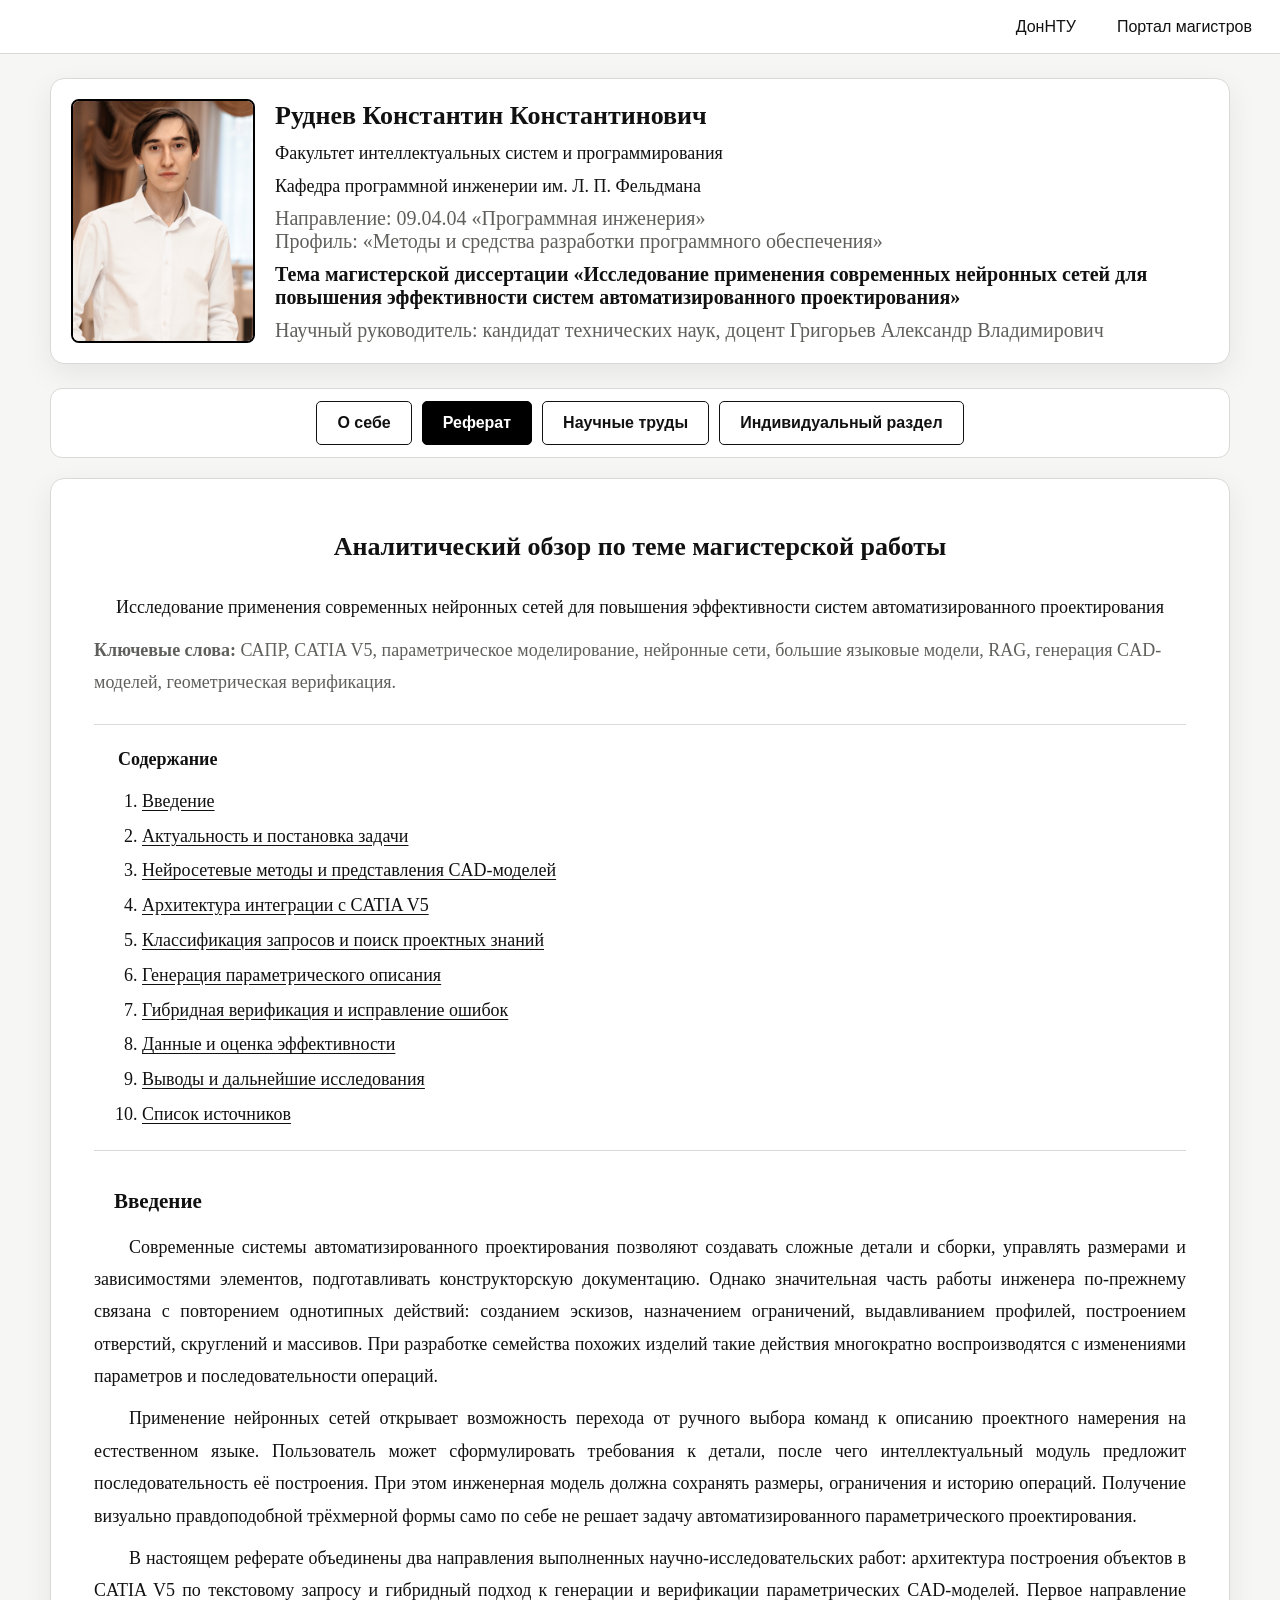
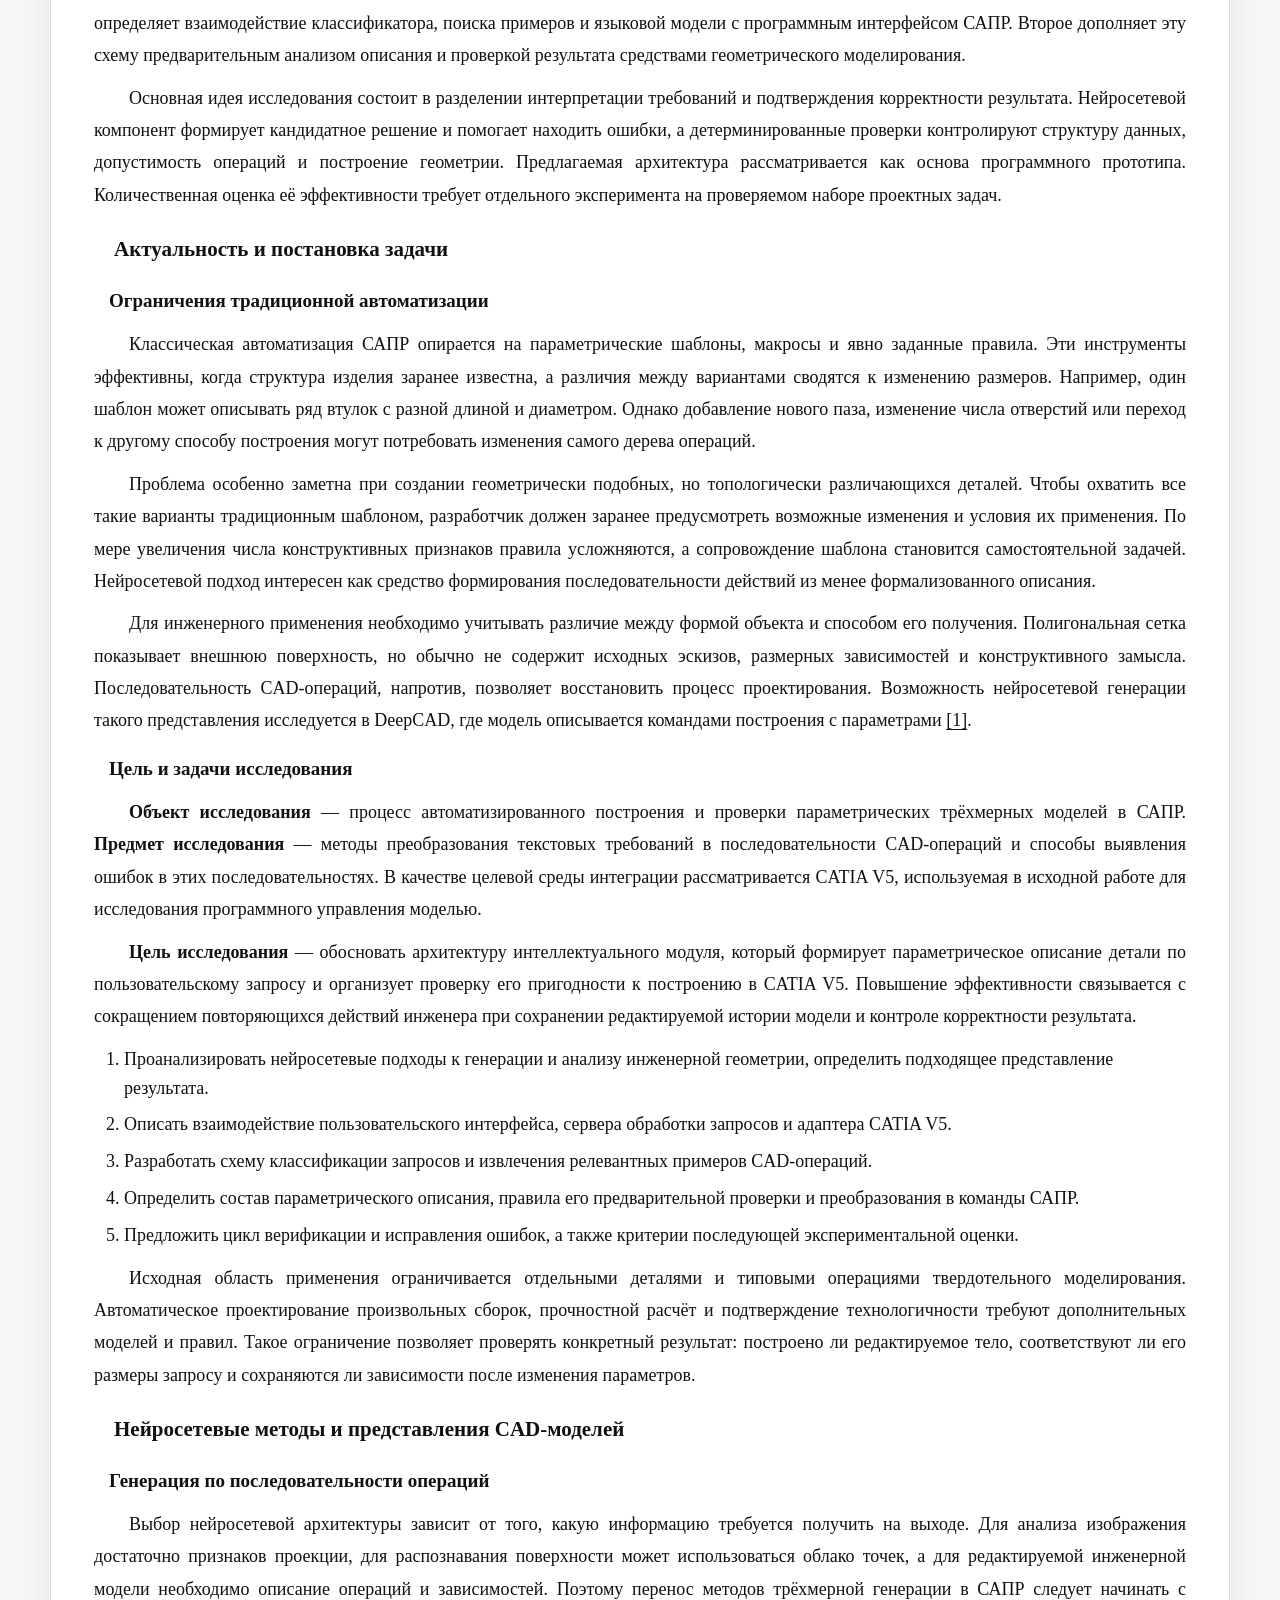
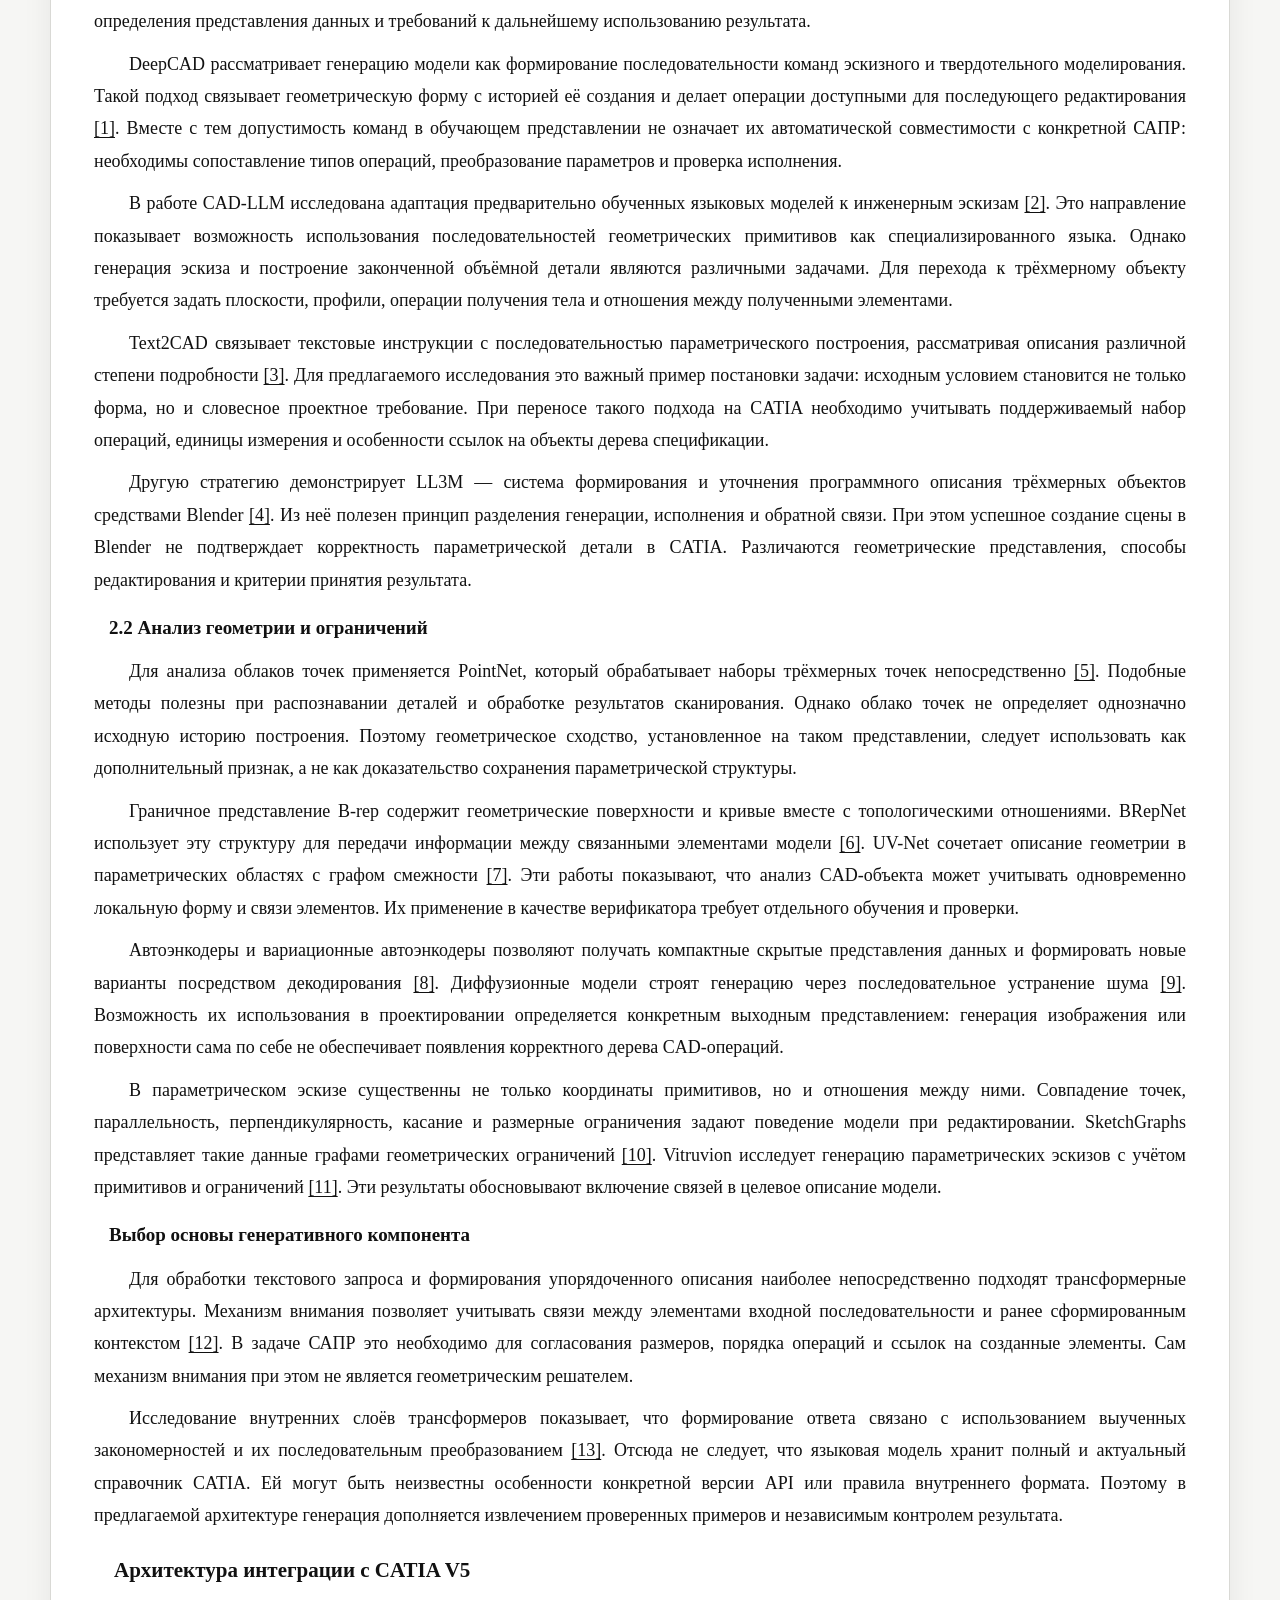
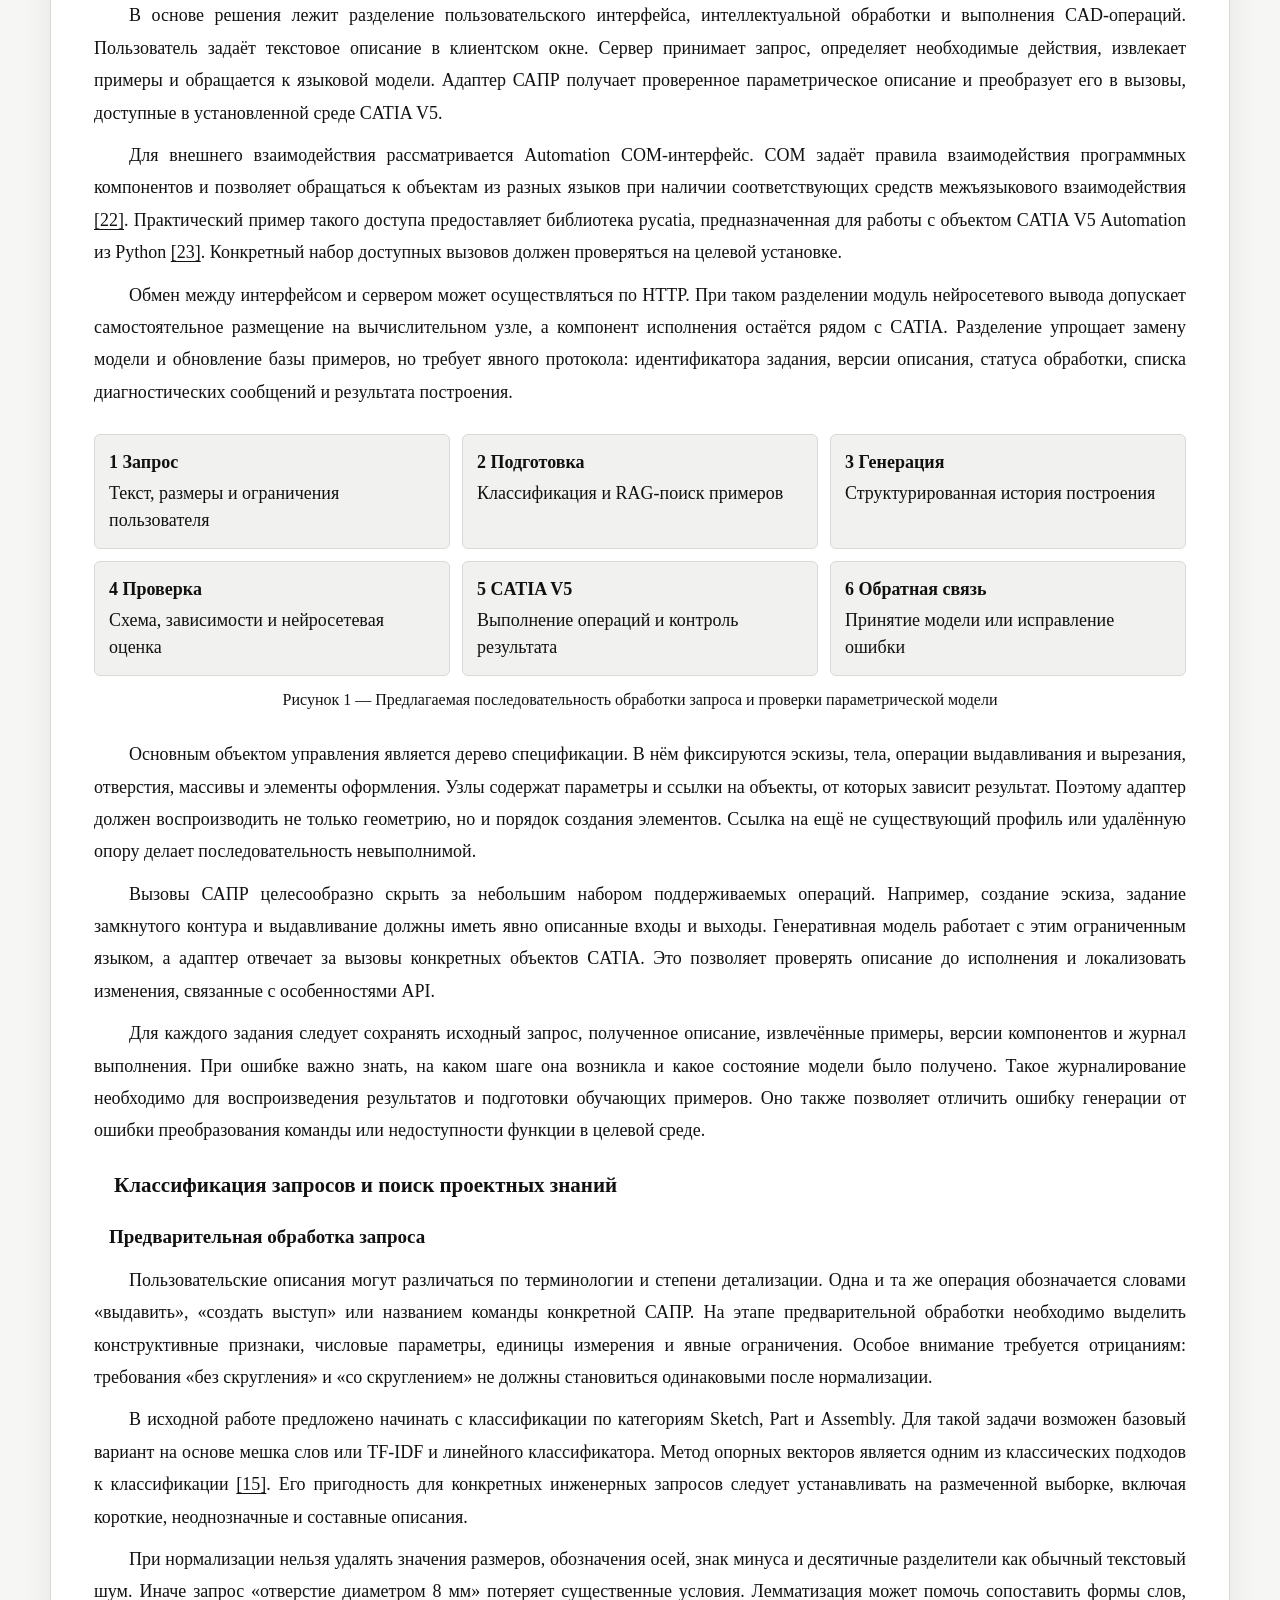
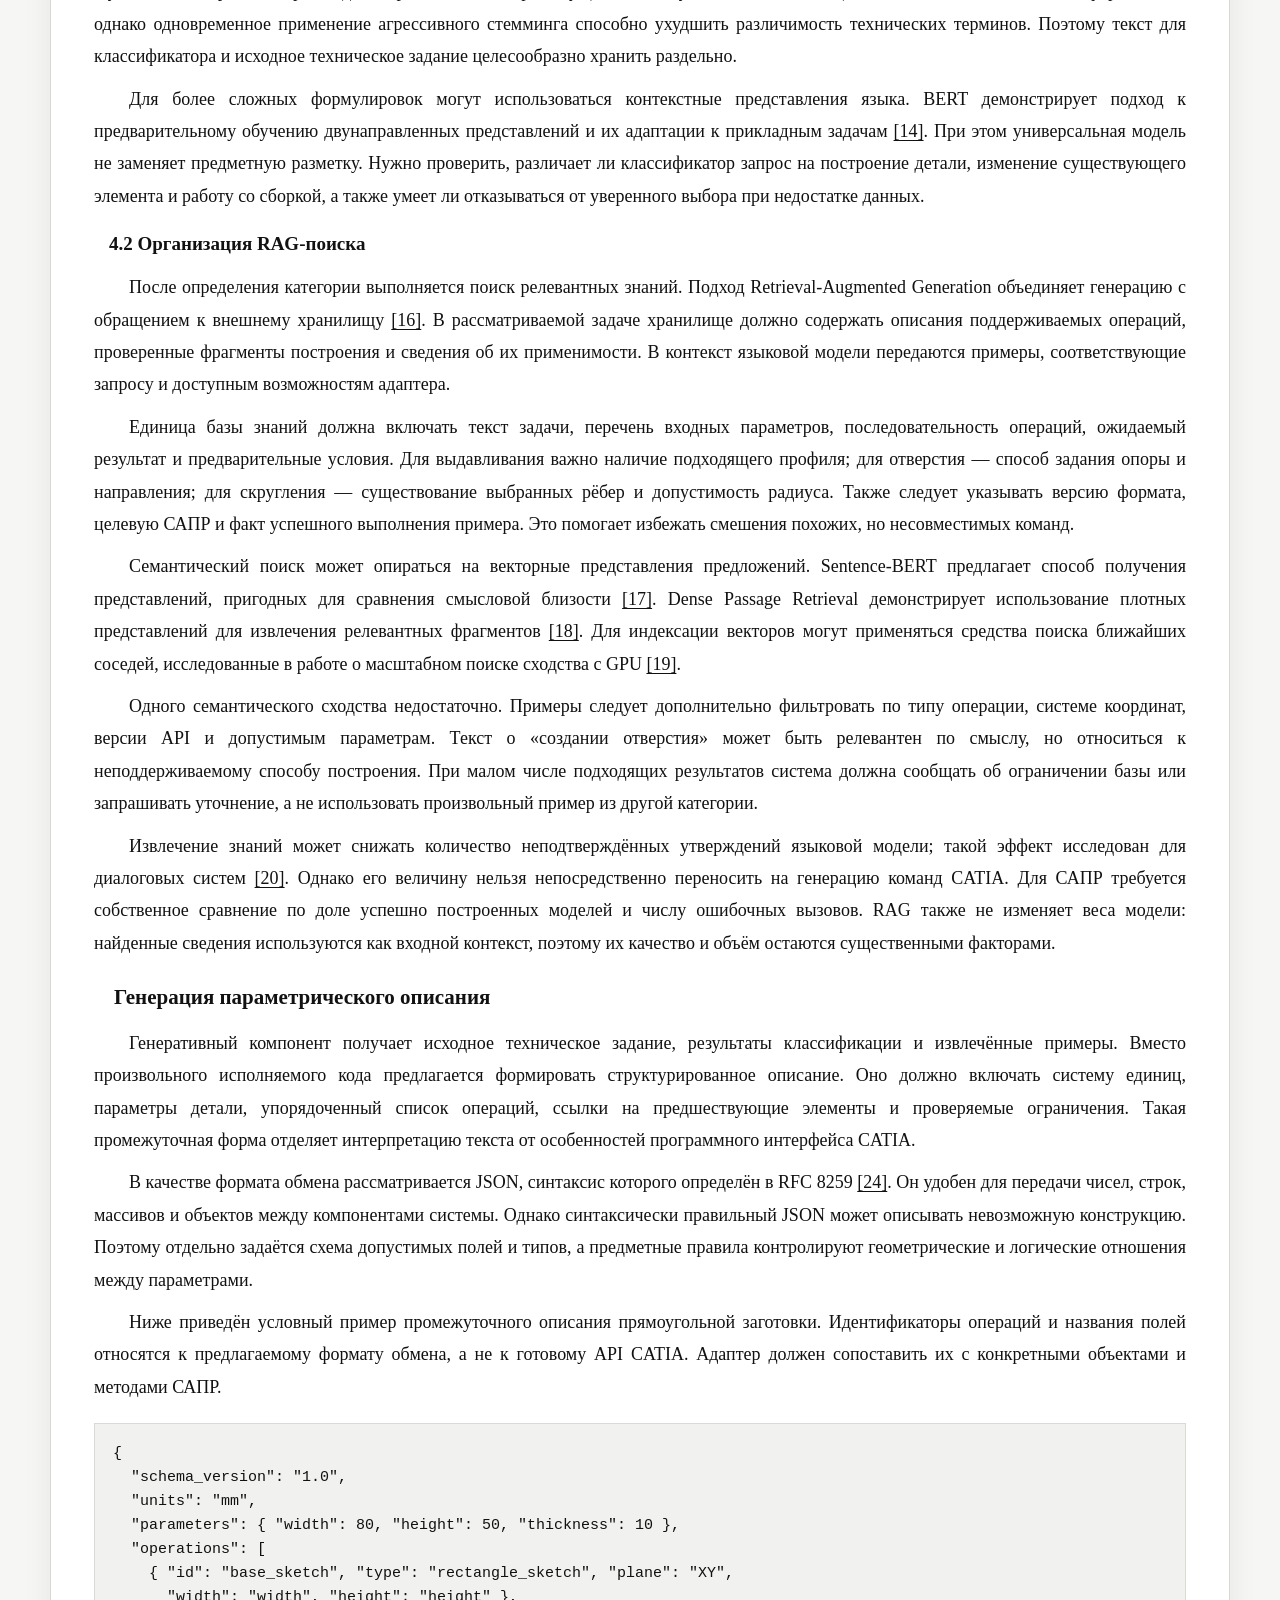
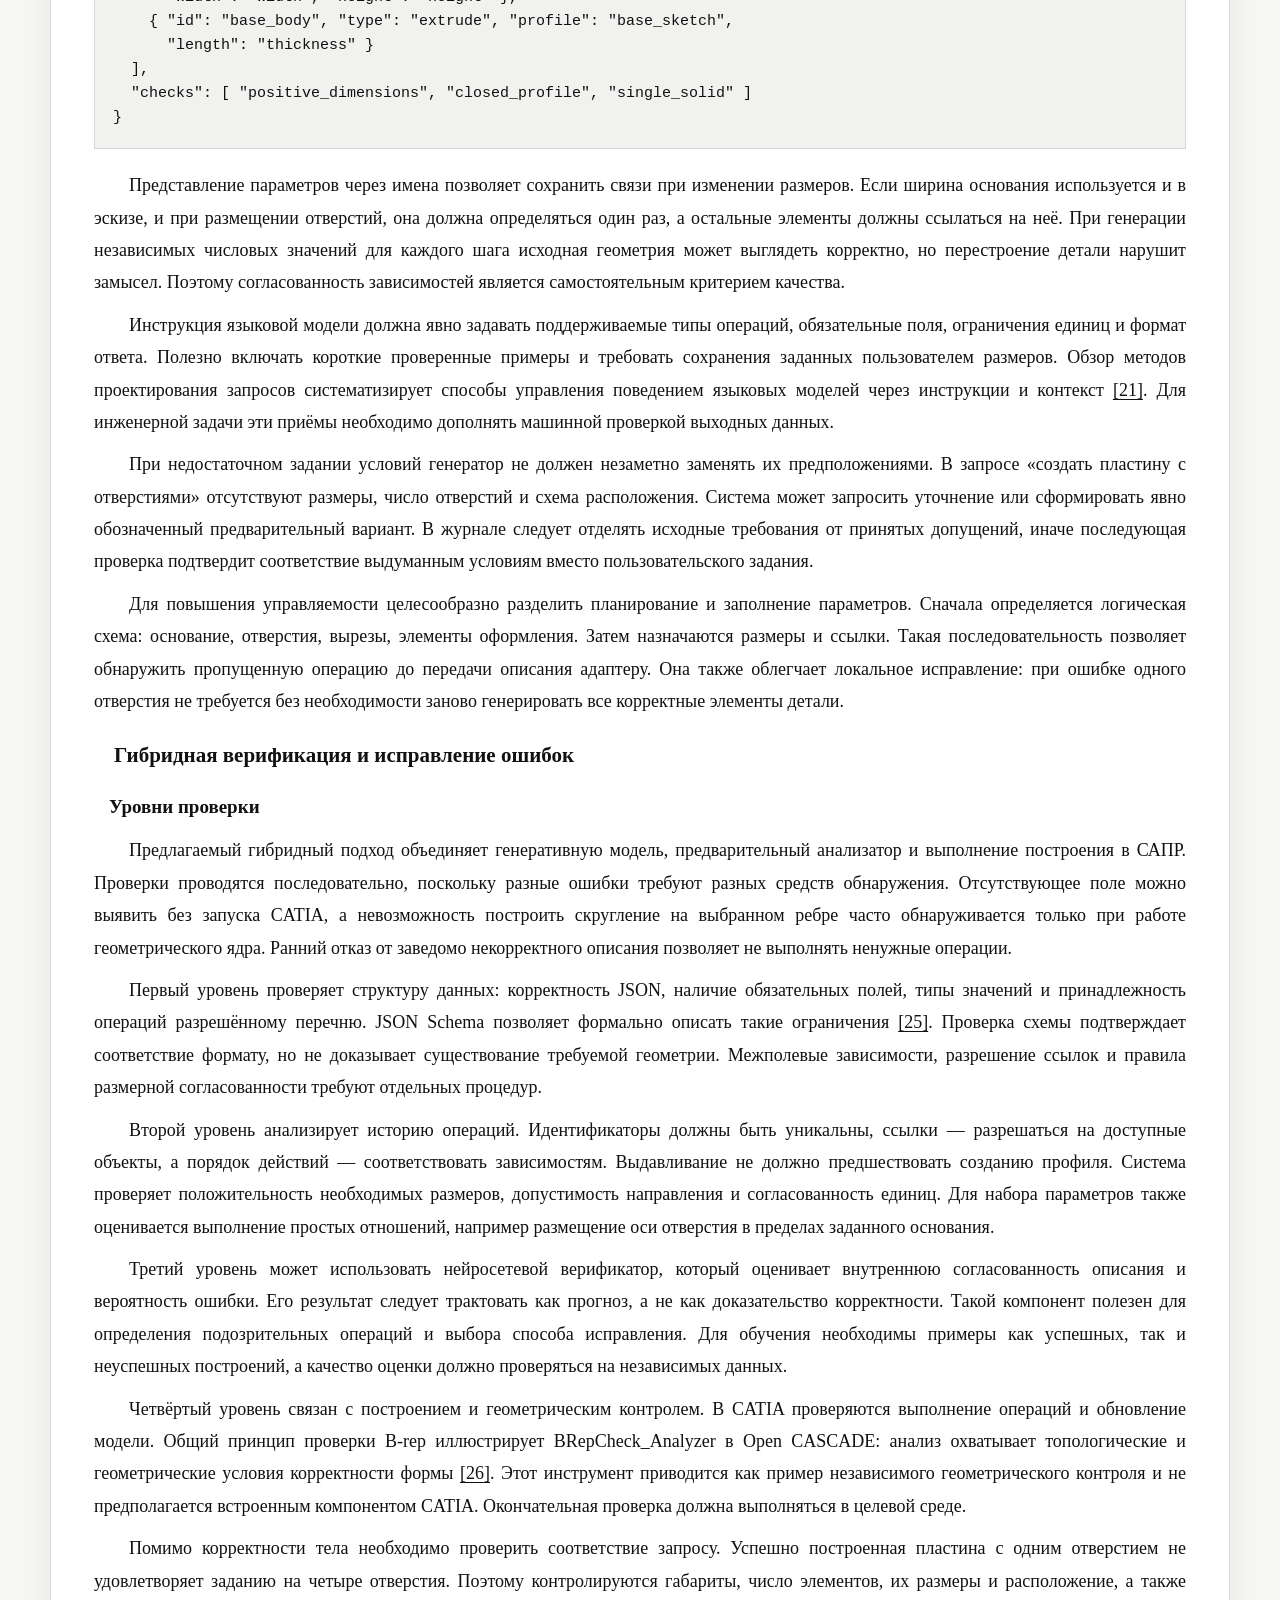
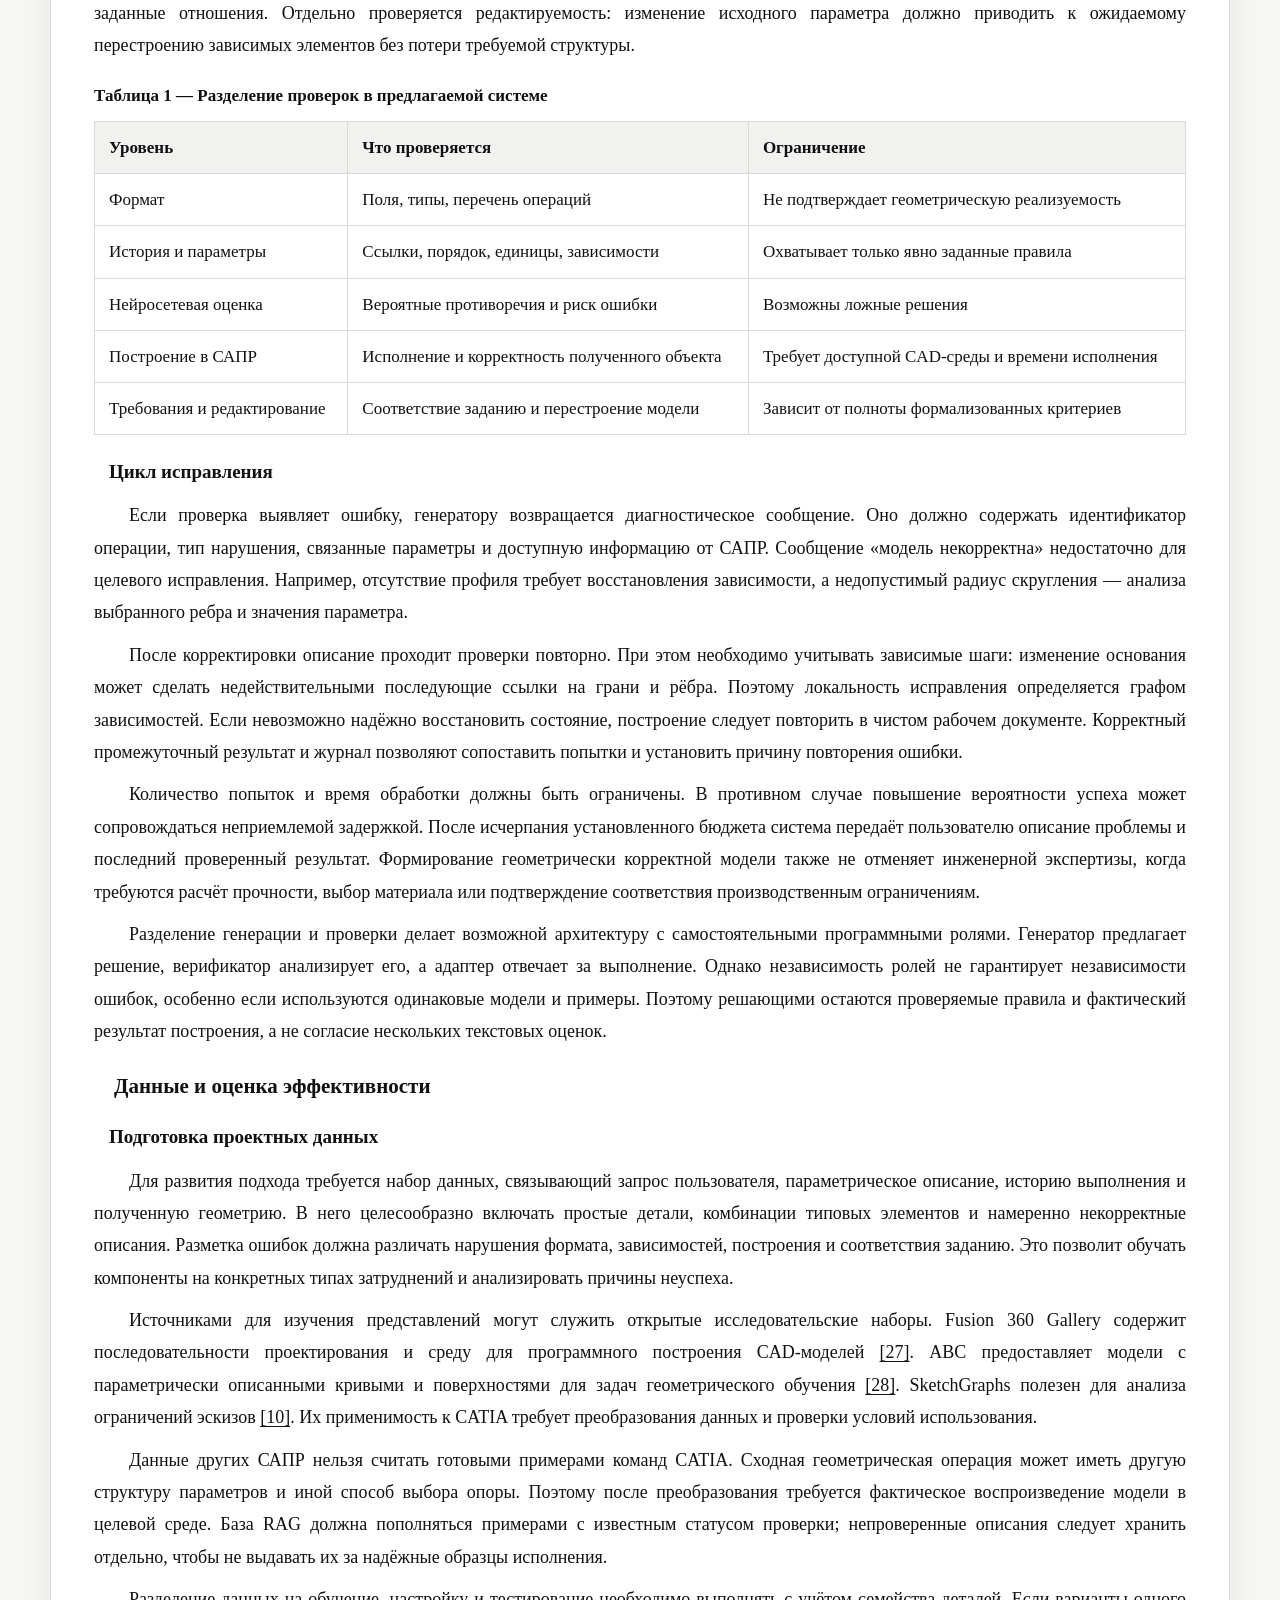
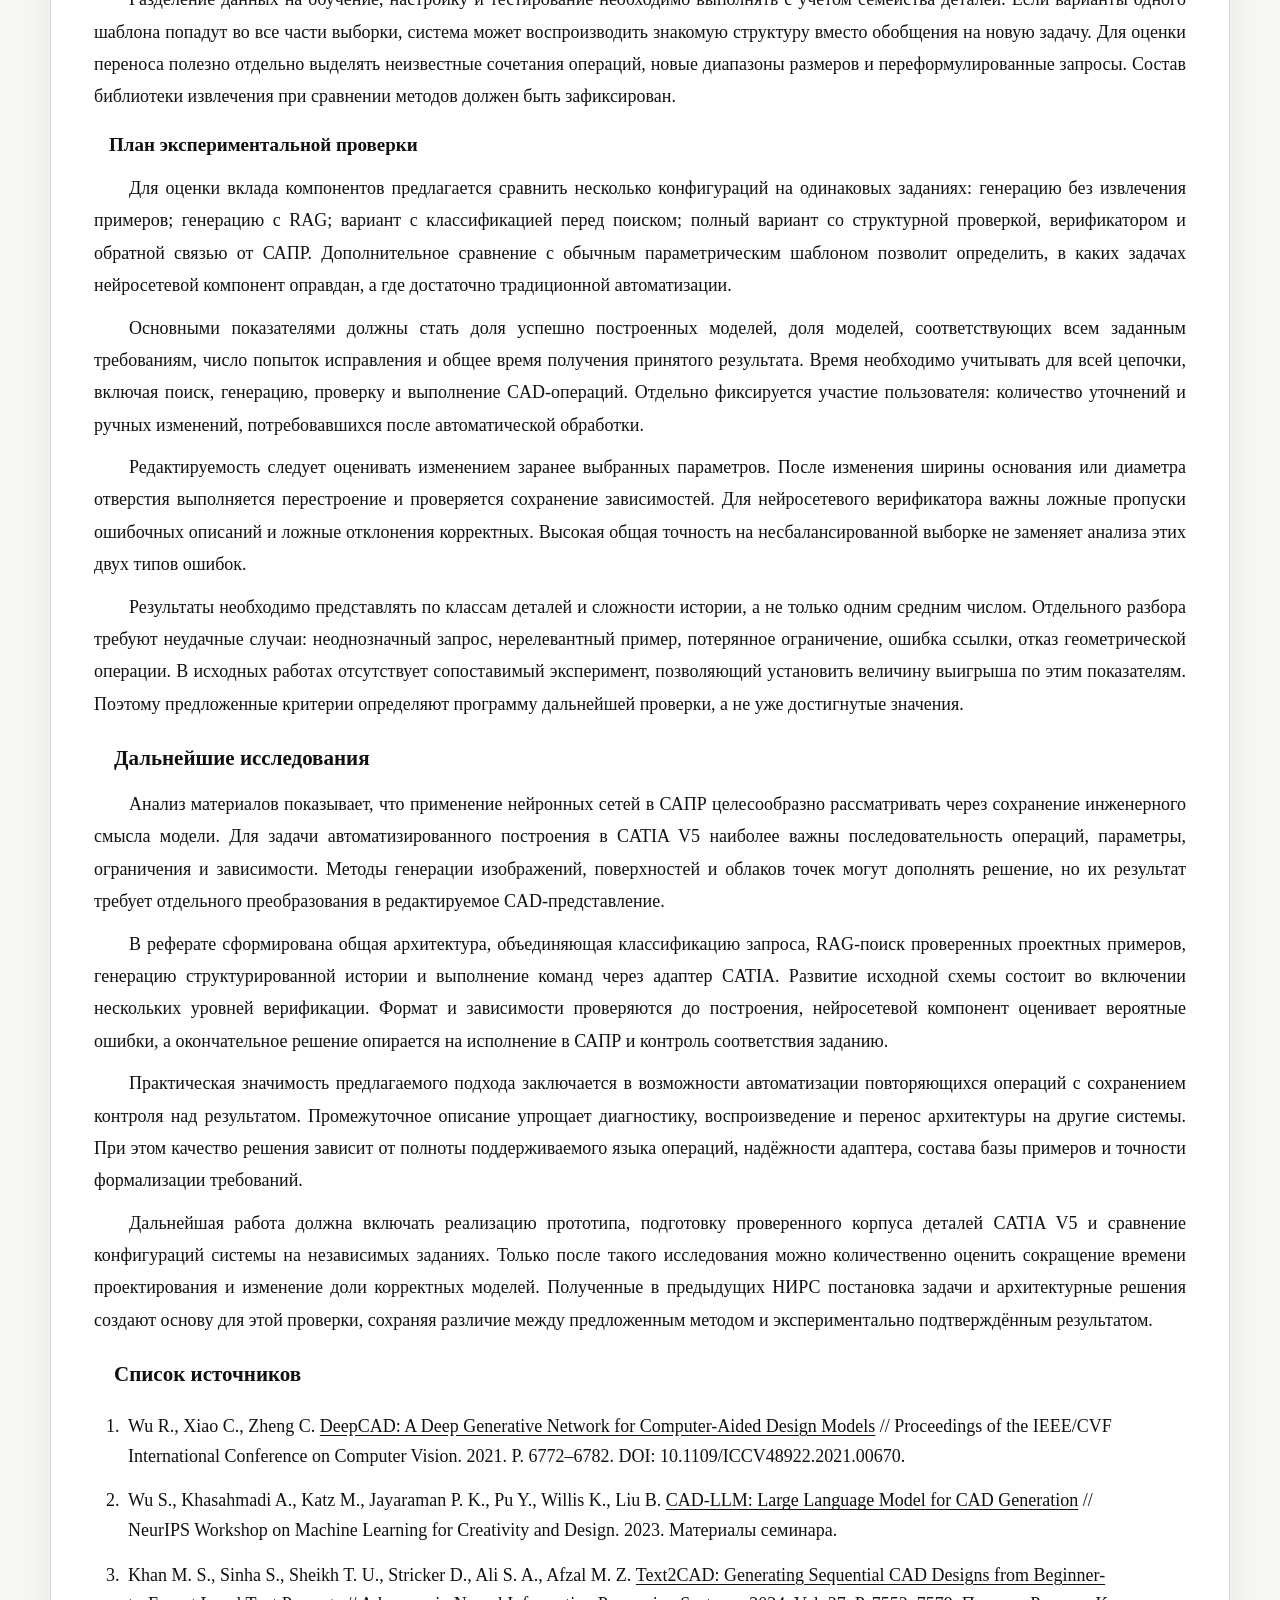
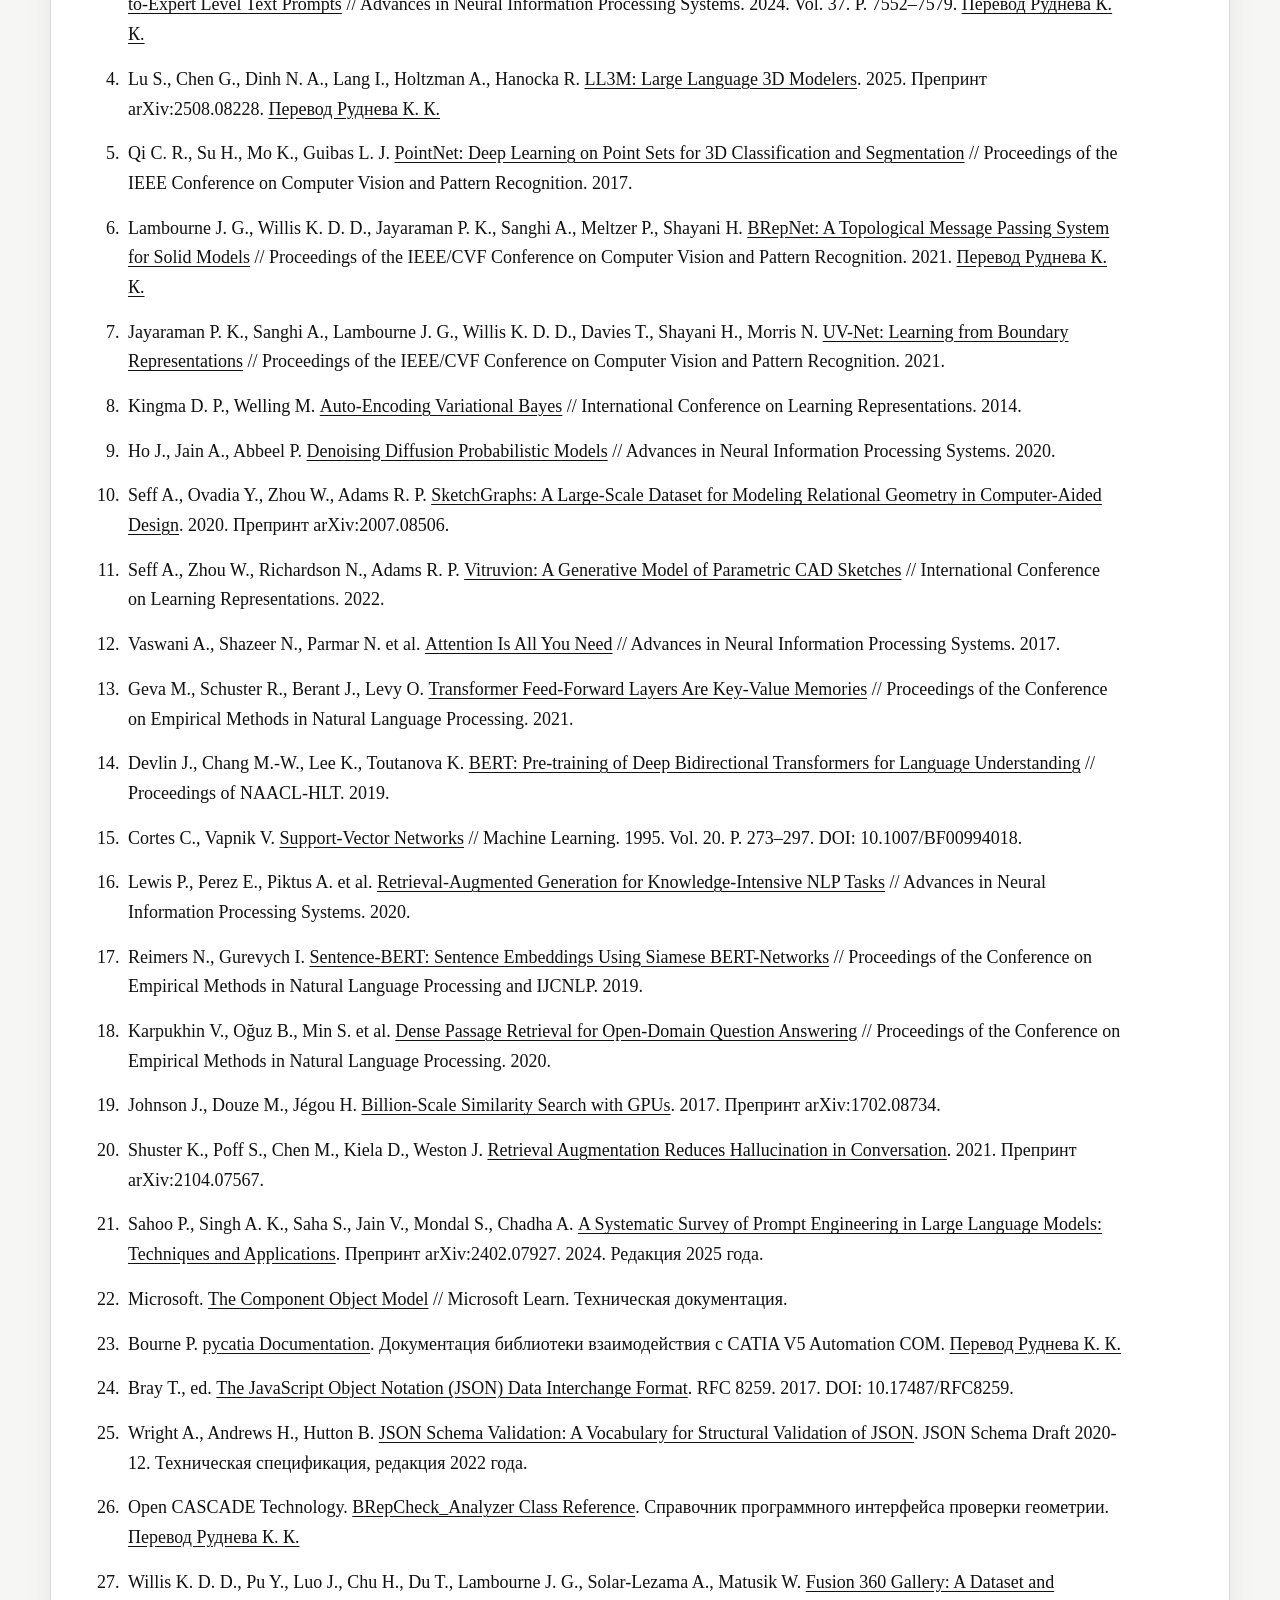
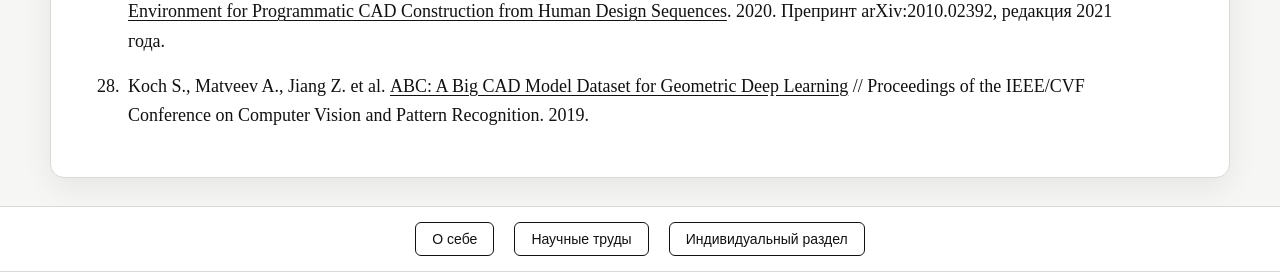
==== commit 1844e7e3: "Update academic information across pages" ====
--- a/diss/index.htm
+++ b/diss/index.htm
@@ -22,11 +22,11 @@
         </div>
         <div id="headertext">
             <h1 class="hdr">Руднев Константин Константинович</h1>
-            <h3 class="hdr"><a href="http://fisp.iknt.donntu.ru/">Факультет интеллектуальных систем и технологий</a></h3>
-            <h3 class="hdr"><a href="http://kpi.fisp.donntu.ru/">Кафедра программной инженерии</a></h3>
-            <h3 class="hdr">Специальность &laquo;Программная инженерия&raquo;</h3>
+            <h3 class="hdr"><a href="http://fisp.iknt.donntu.ru/">Факультет интеллектуальных систем и программирования</a></h3>
+            <h3 class="hdr"><a href="http://kpi.fisp.donntu.ru/">Кафедра программной инженерии им. Л. П. Фельдмана</a></h3>
+            <h3 class="hdr">Направление: 09.04.04 &laquo;Программная инженерия&raquo;<br>Профиль: &laquo;Методы и средства разработки программного обеспечения&raquo;</h3>
             <h2 class="hdr">Тема магистерской диссертации &laquo;Исследование применения современных нейронных сетей для повышения эффективности систем автоматизированного проектирования&raquo;</h2>
-            <h3 class="hdr">Научный руководитель: к.т.н., доцент Григорьев Александр Владимирович</h3>
+            <h3 class="hdr">Научный руководитель: кандидат технических наук, доцент Григорьев Александр Владимирович</h3>
         </div>
     </div>
     <div id="middleblock">
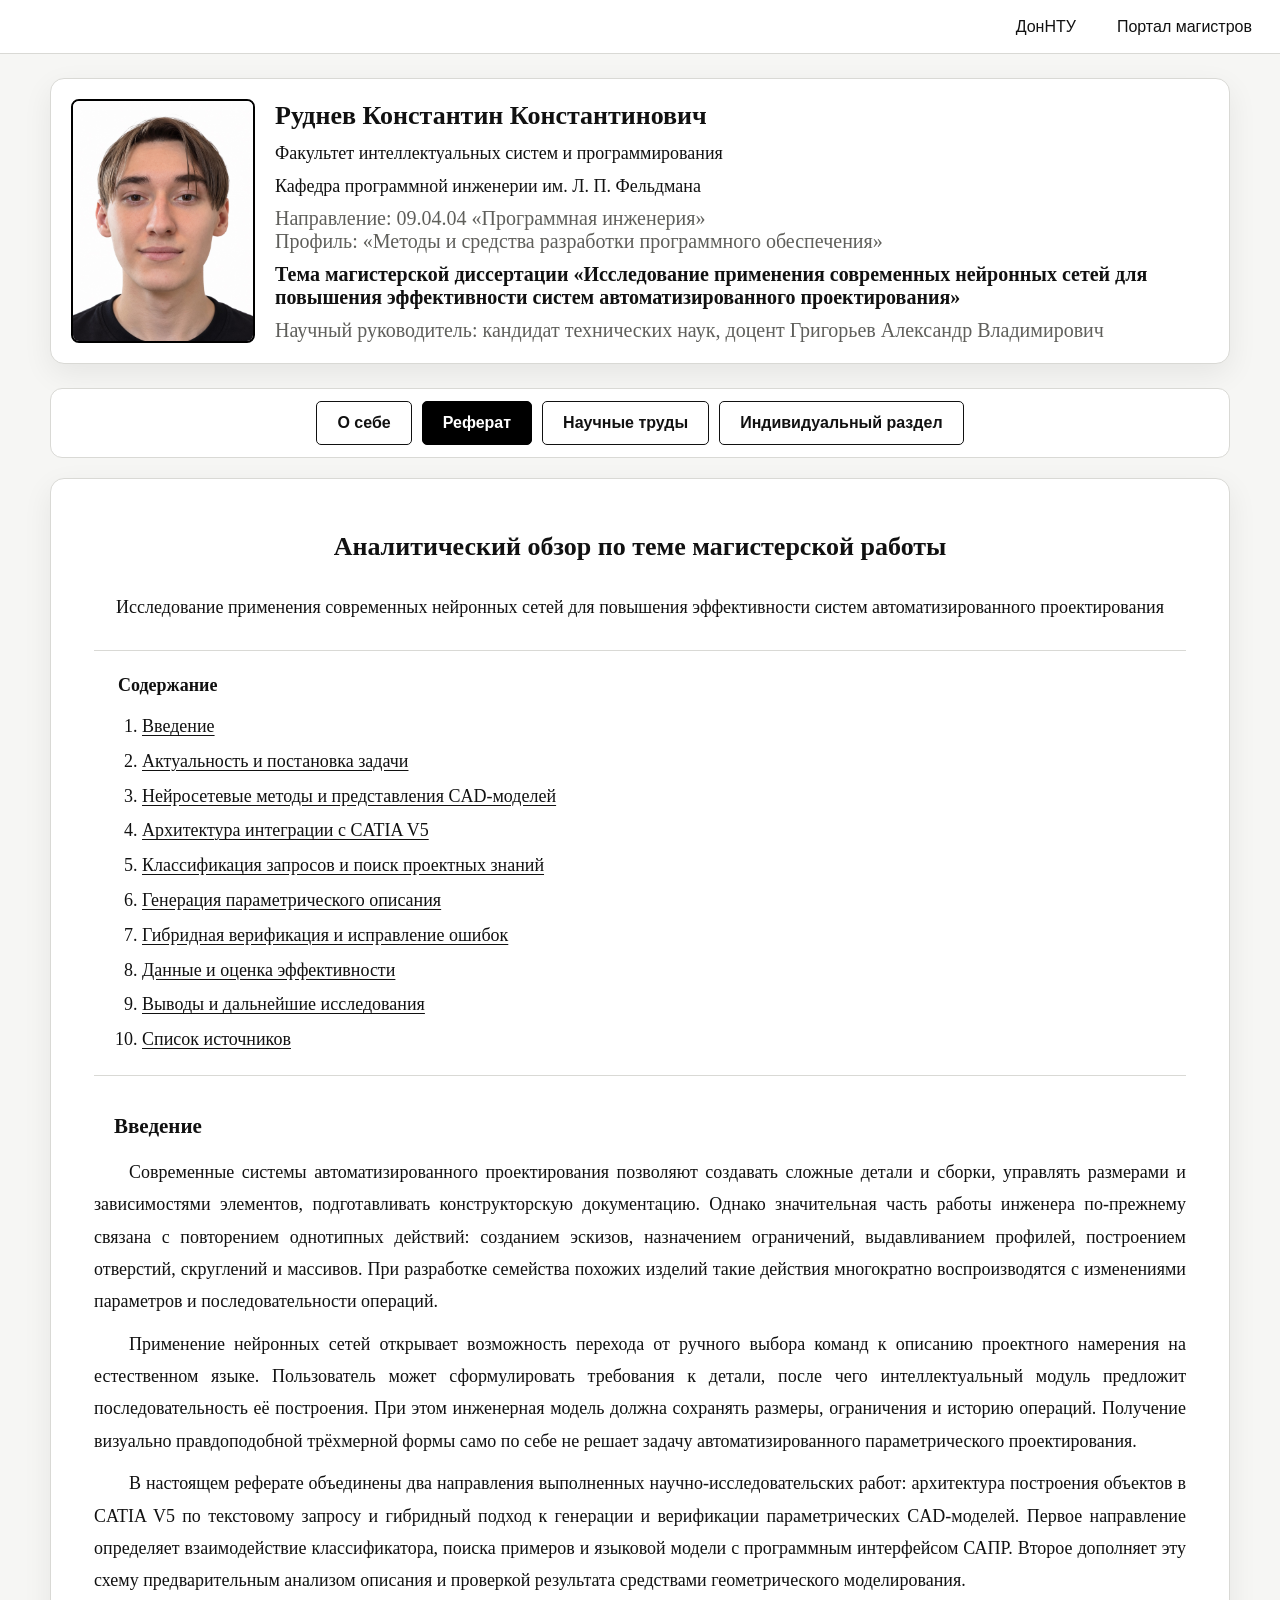
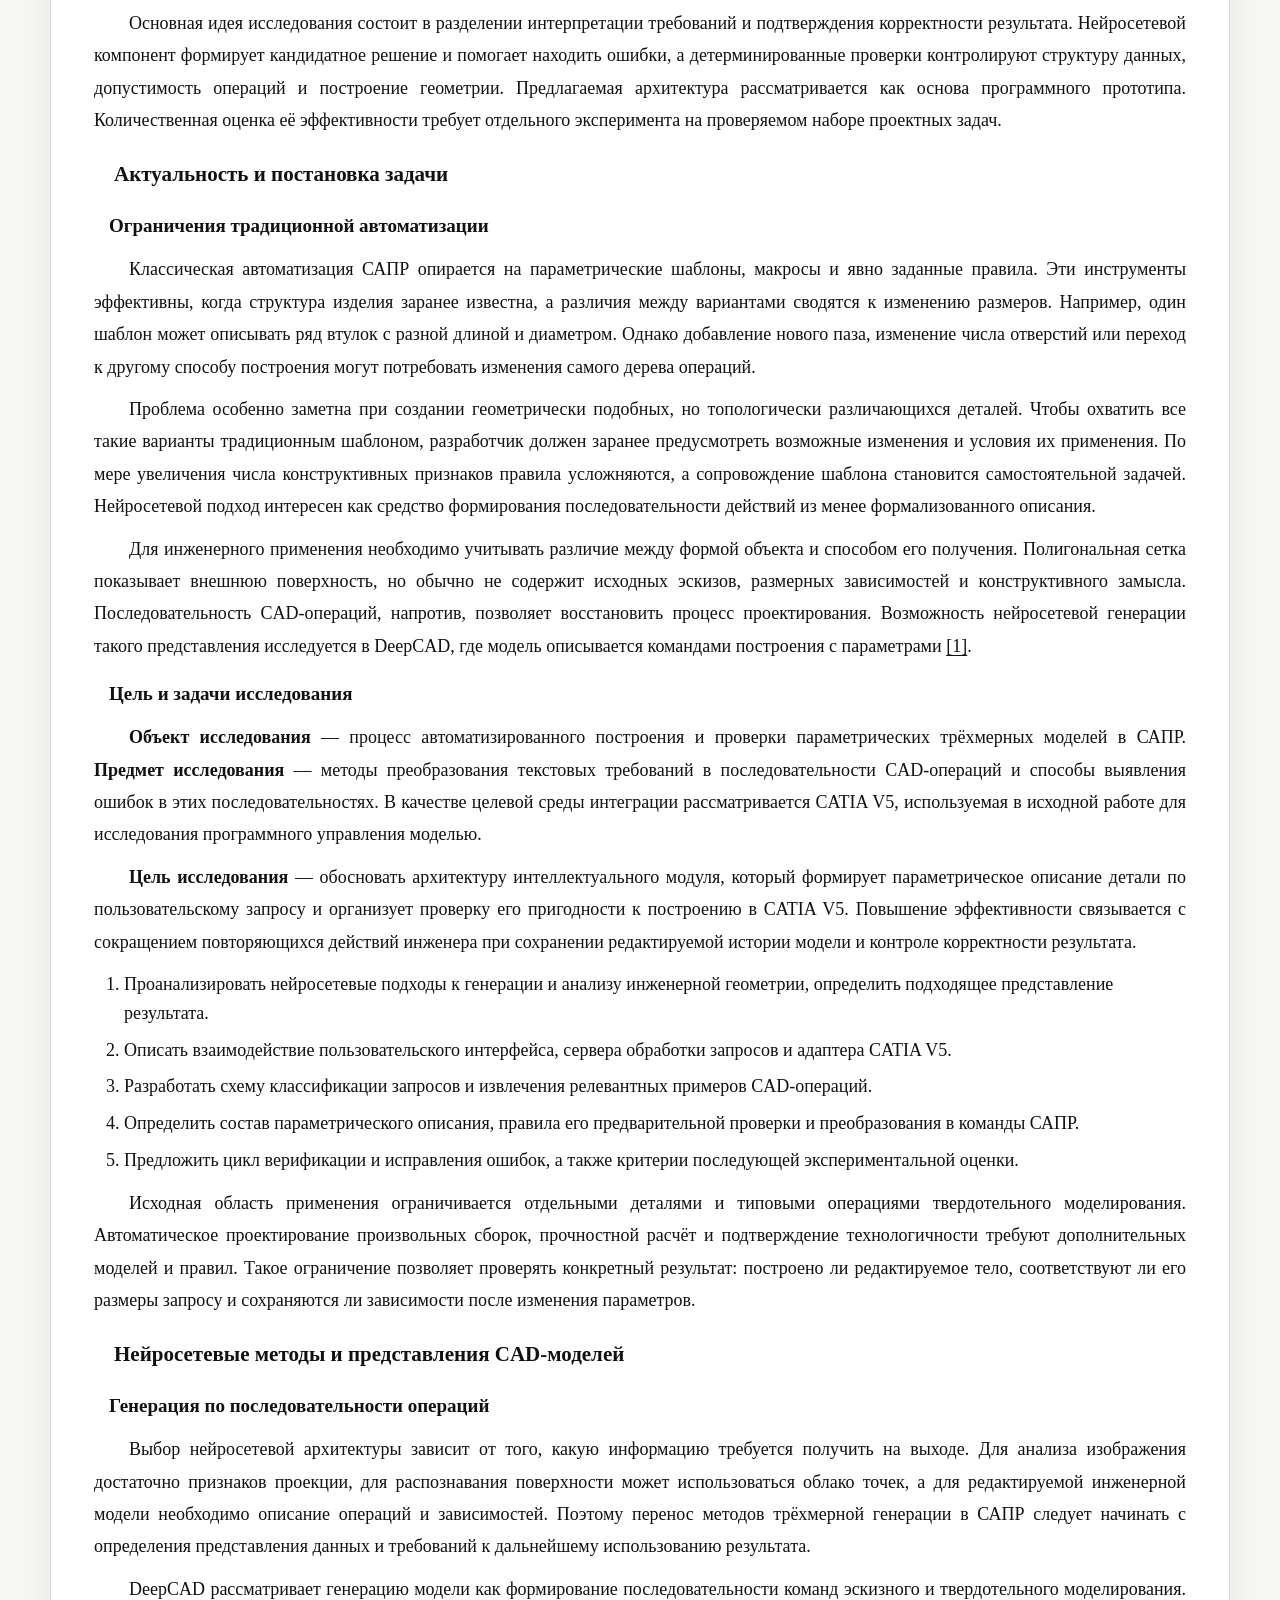
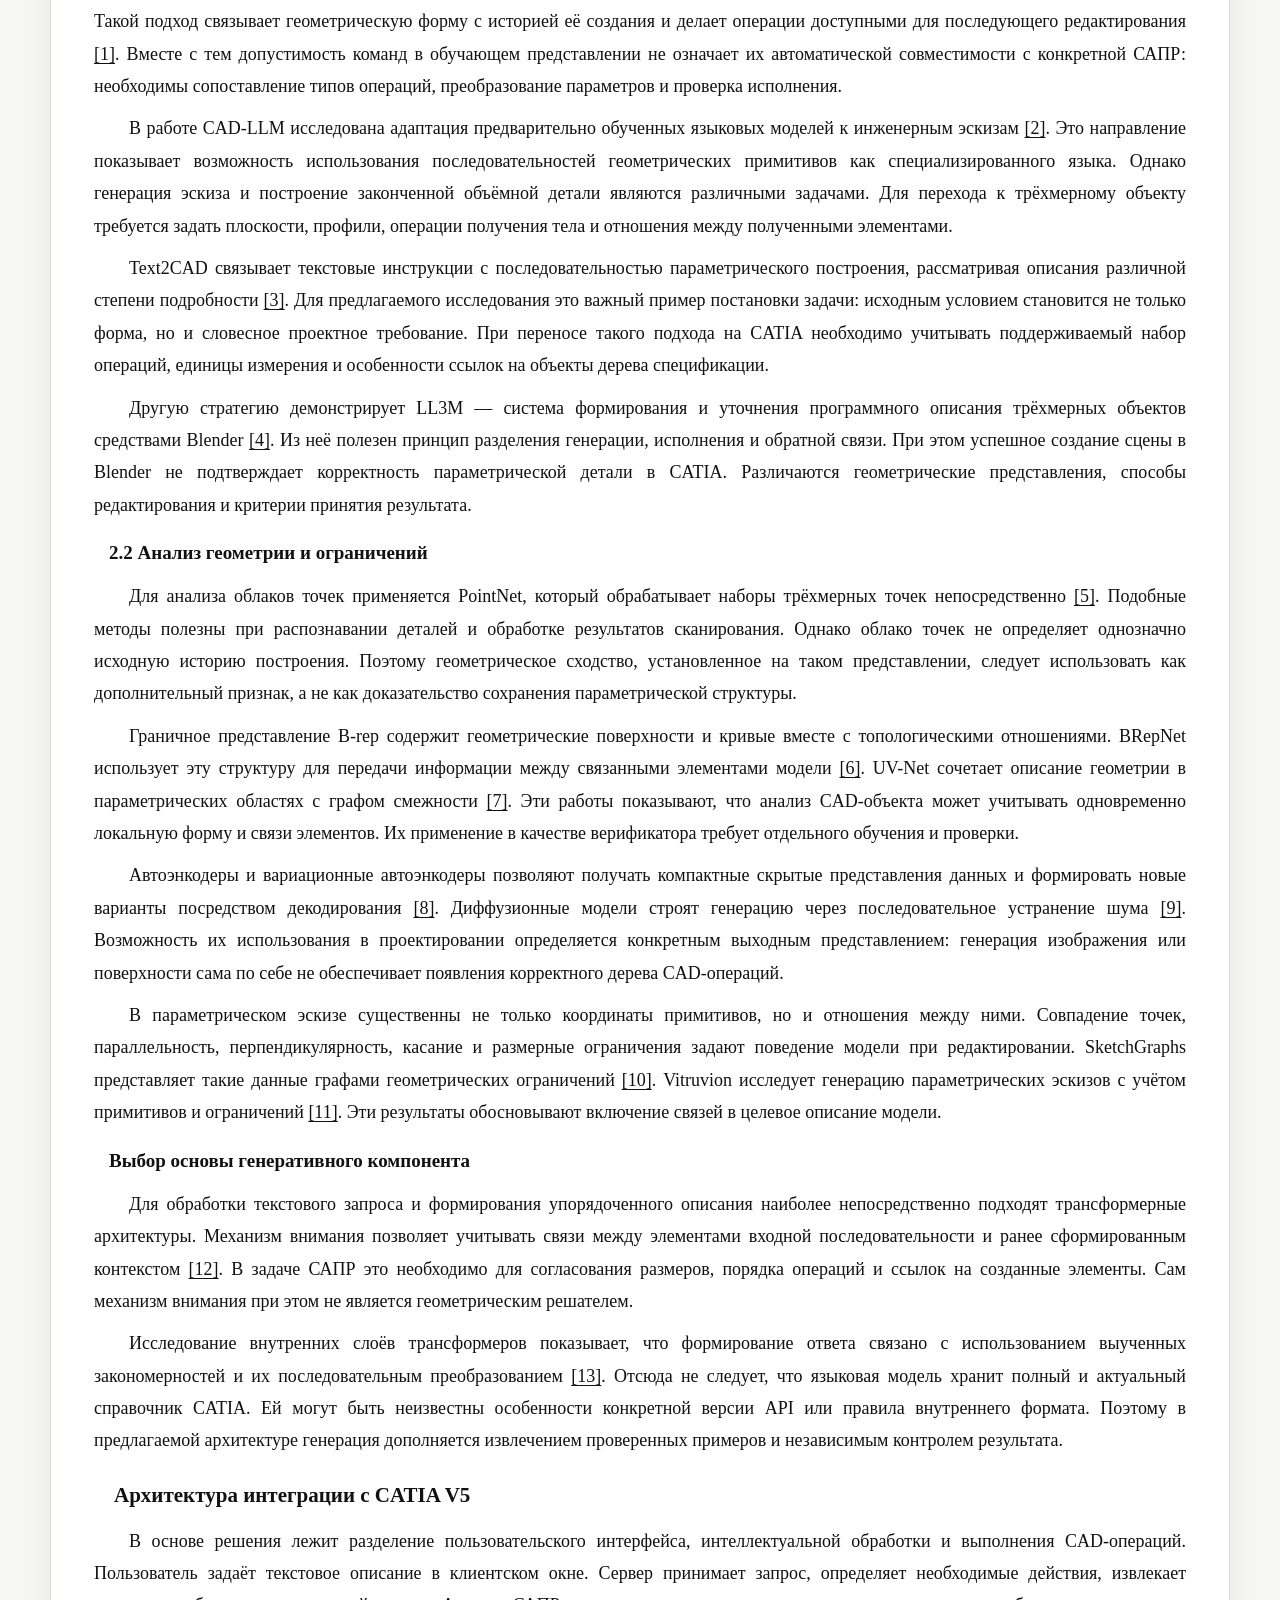
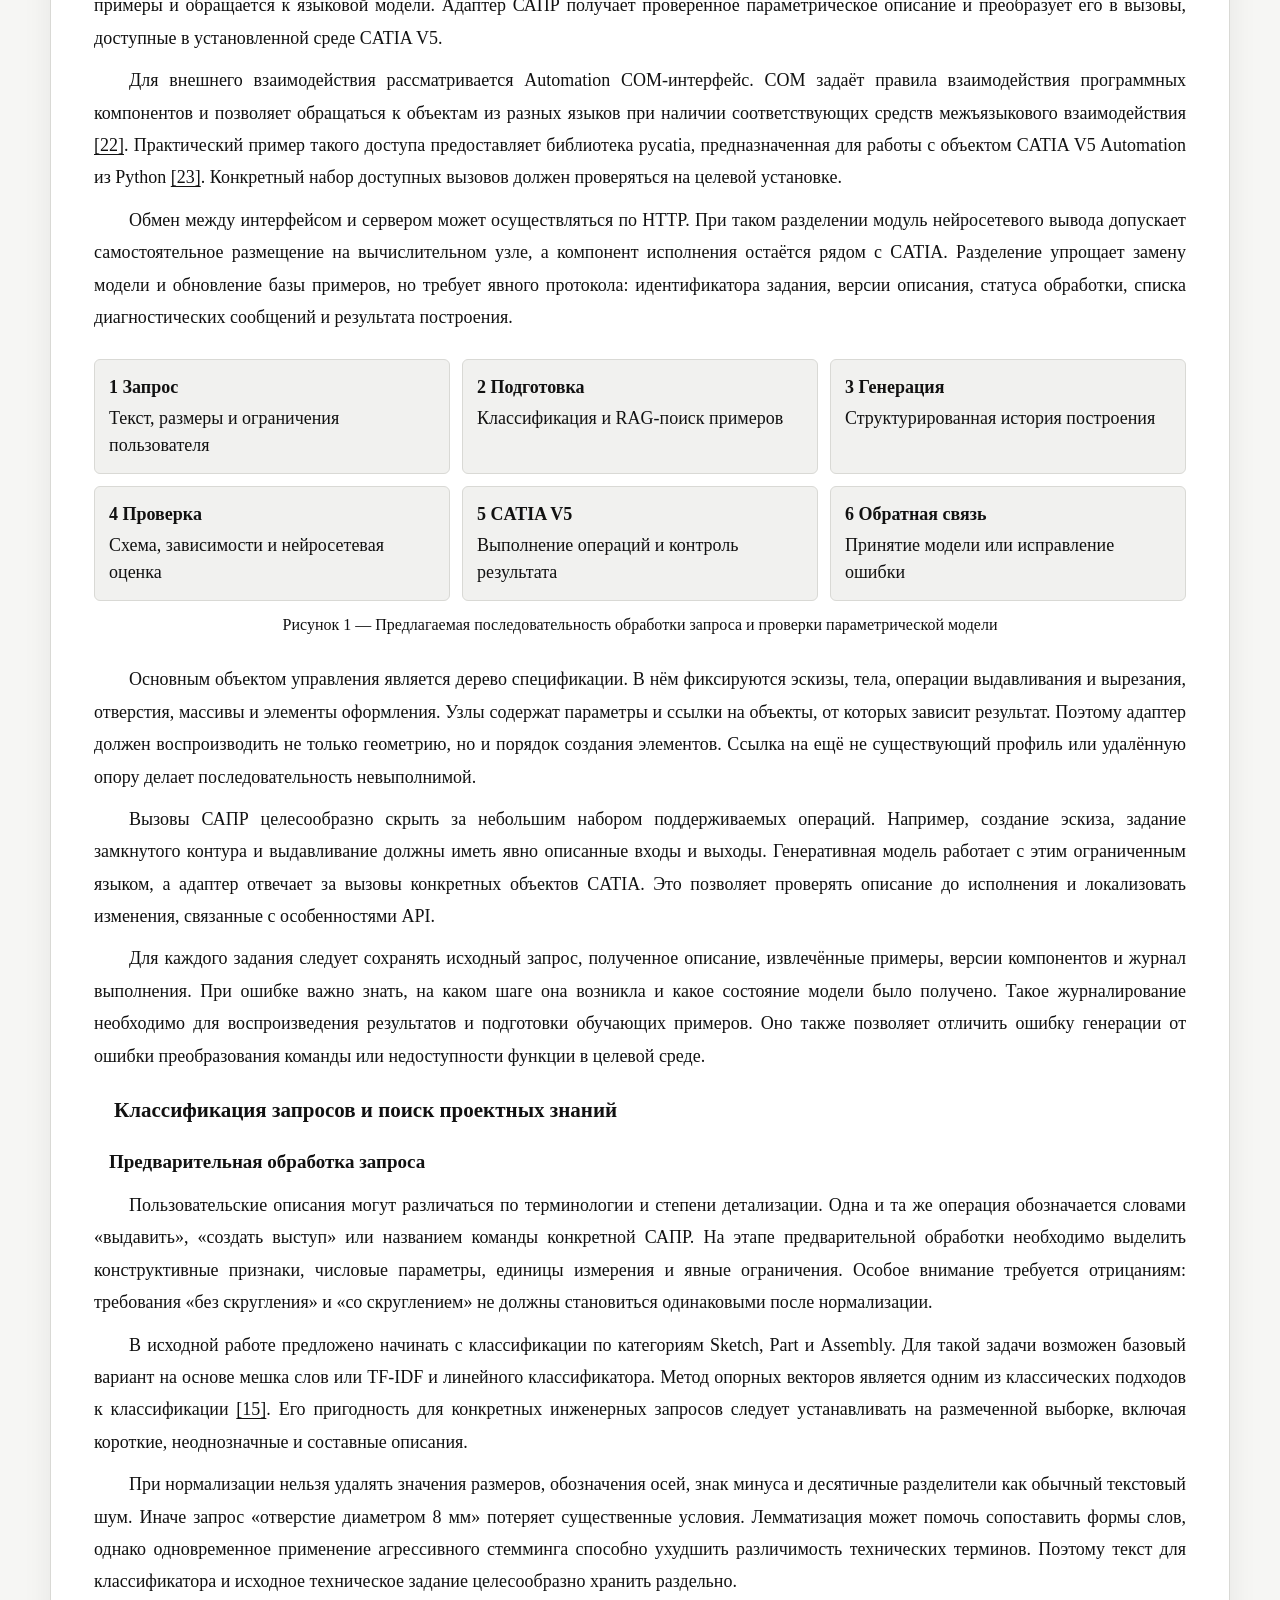
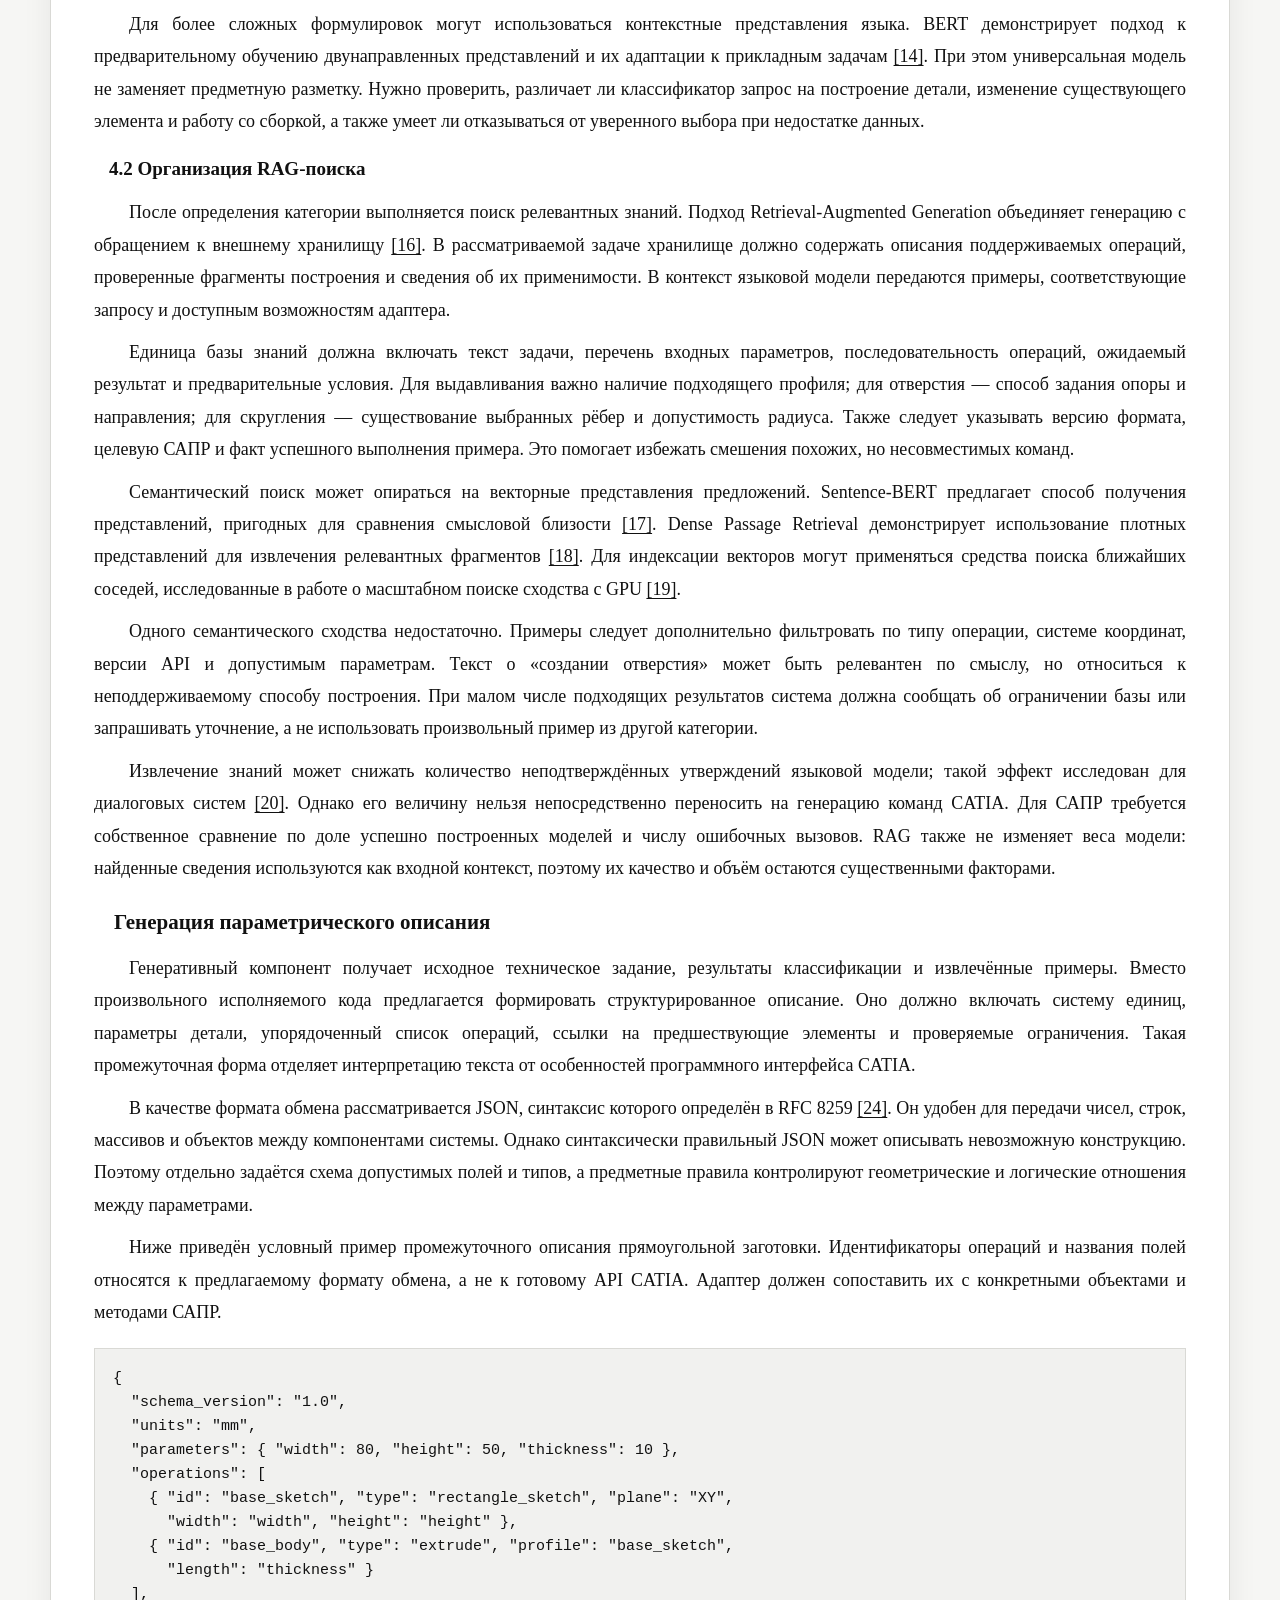
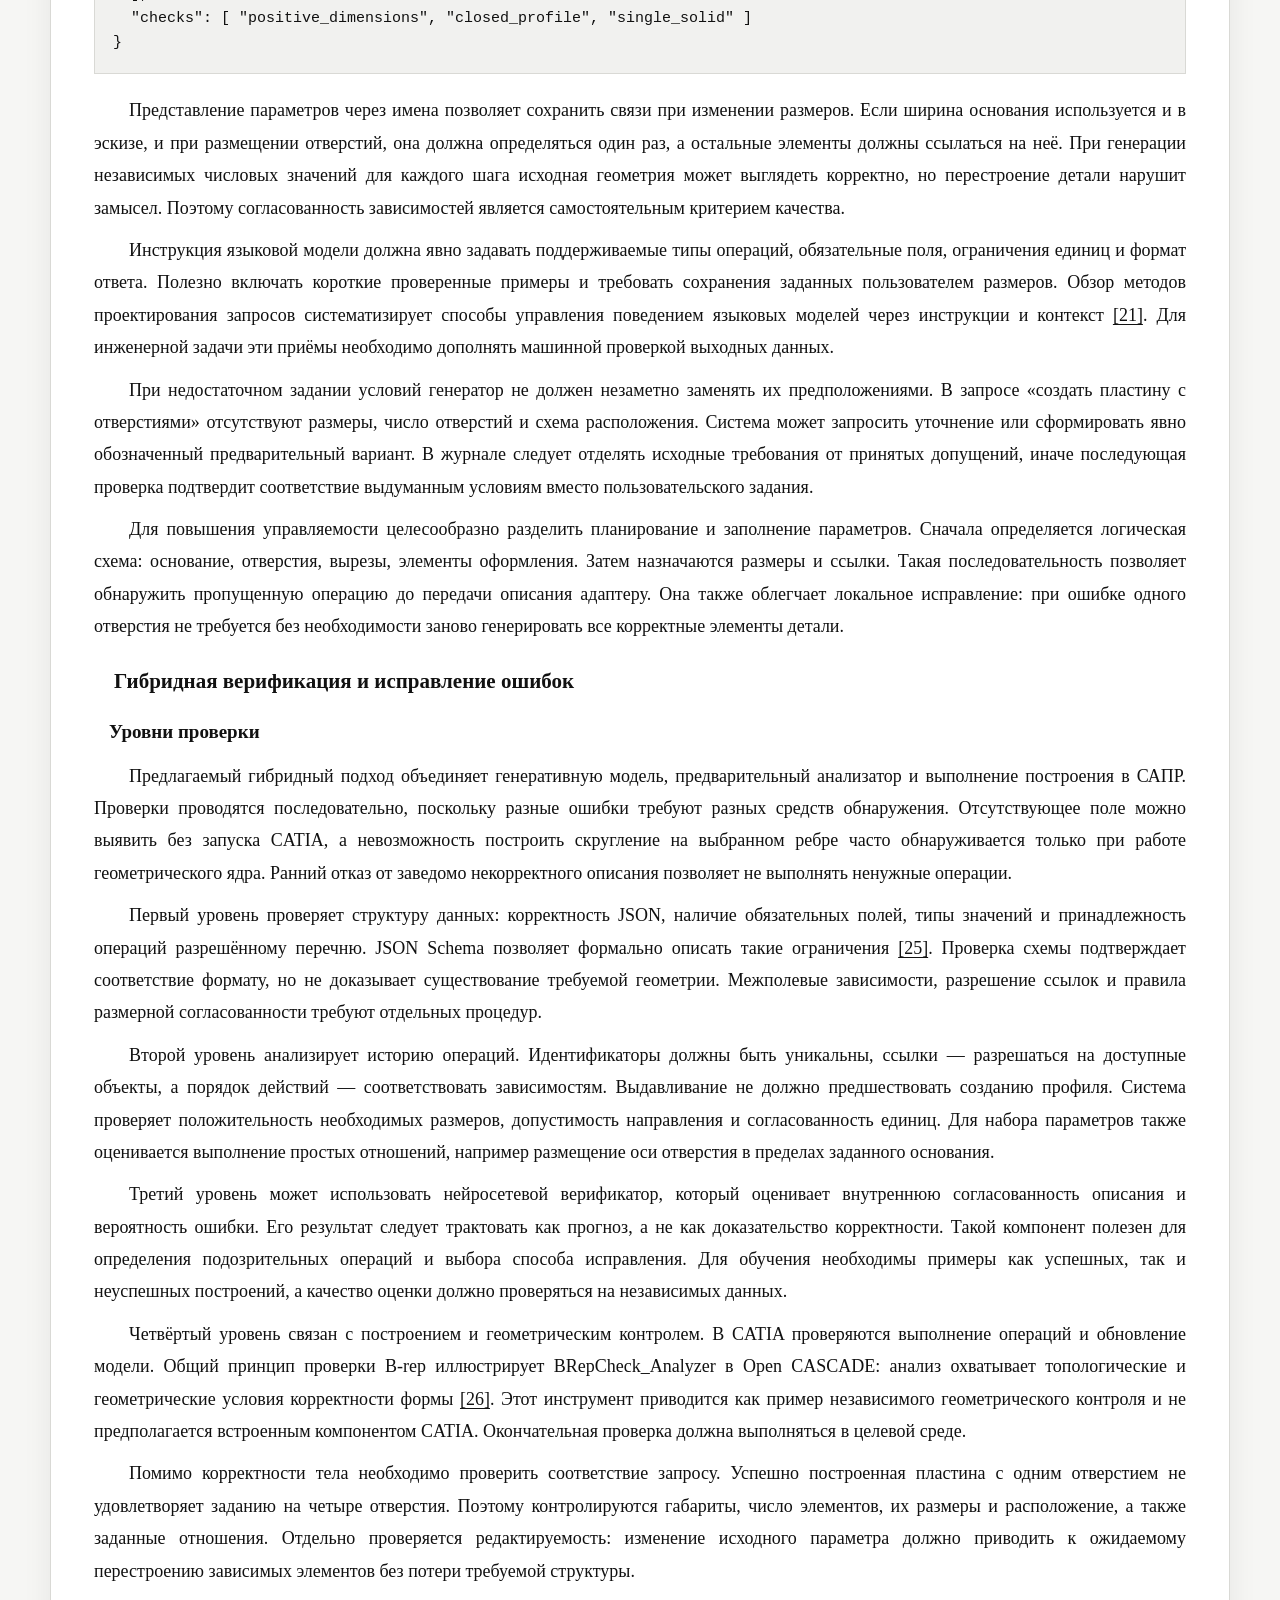
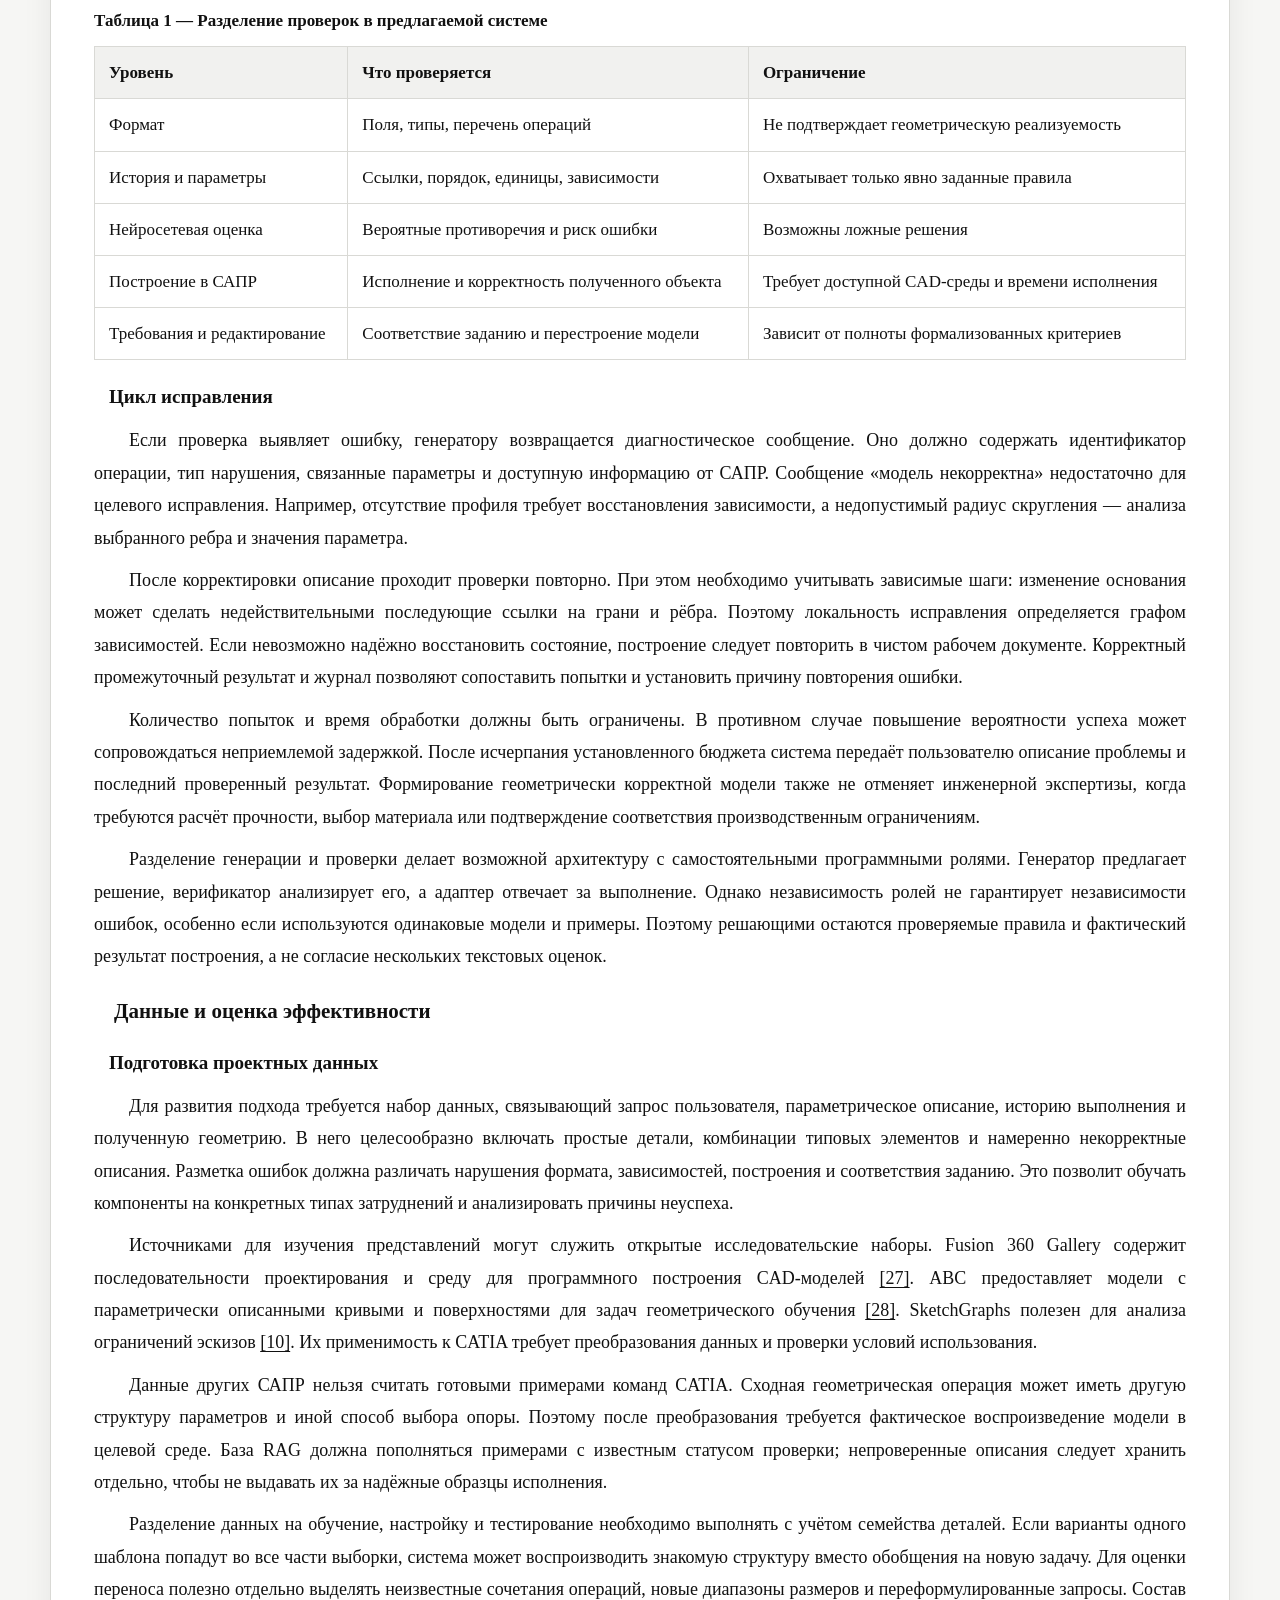
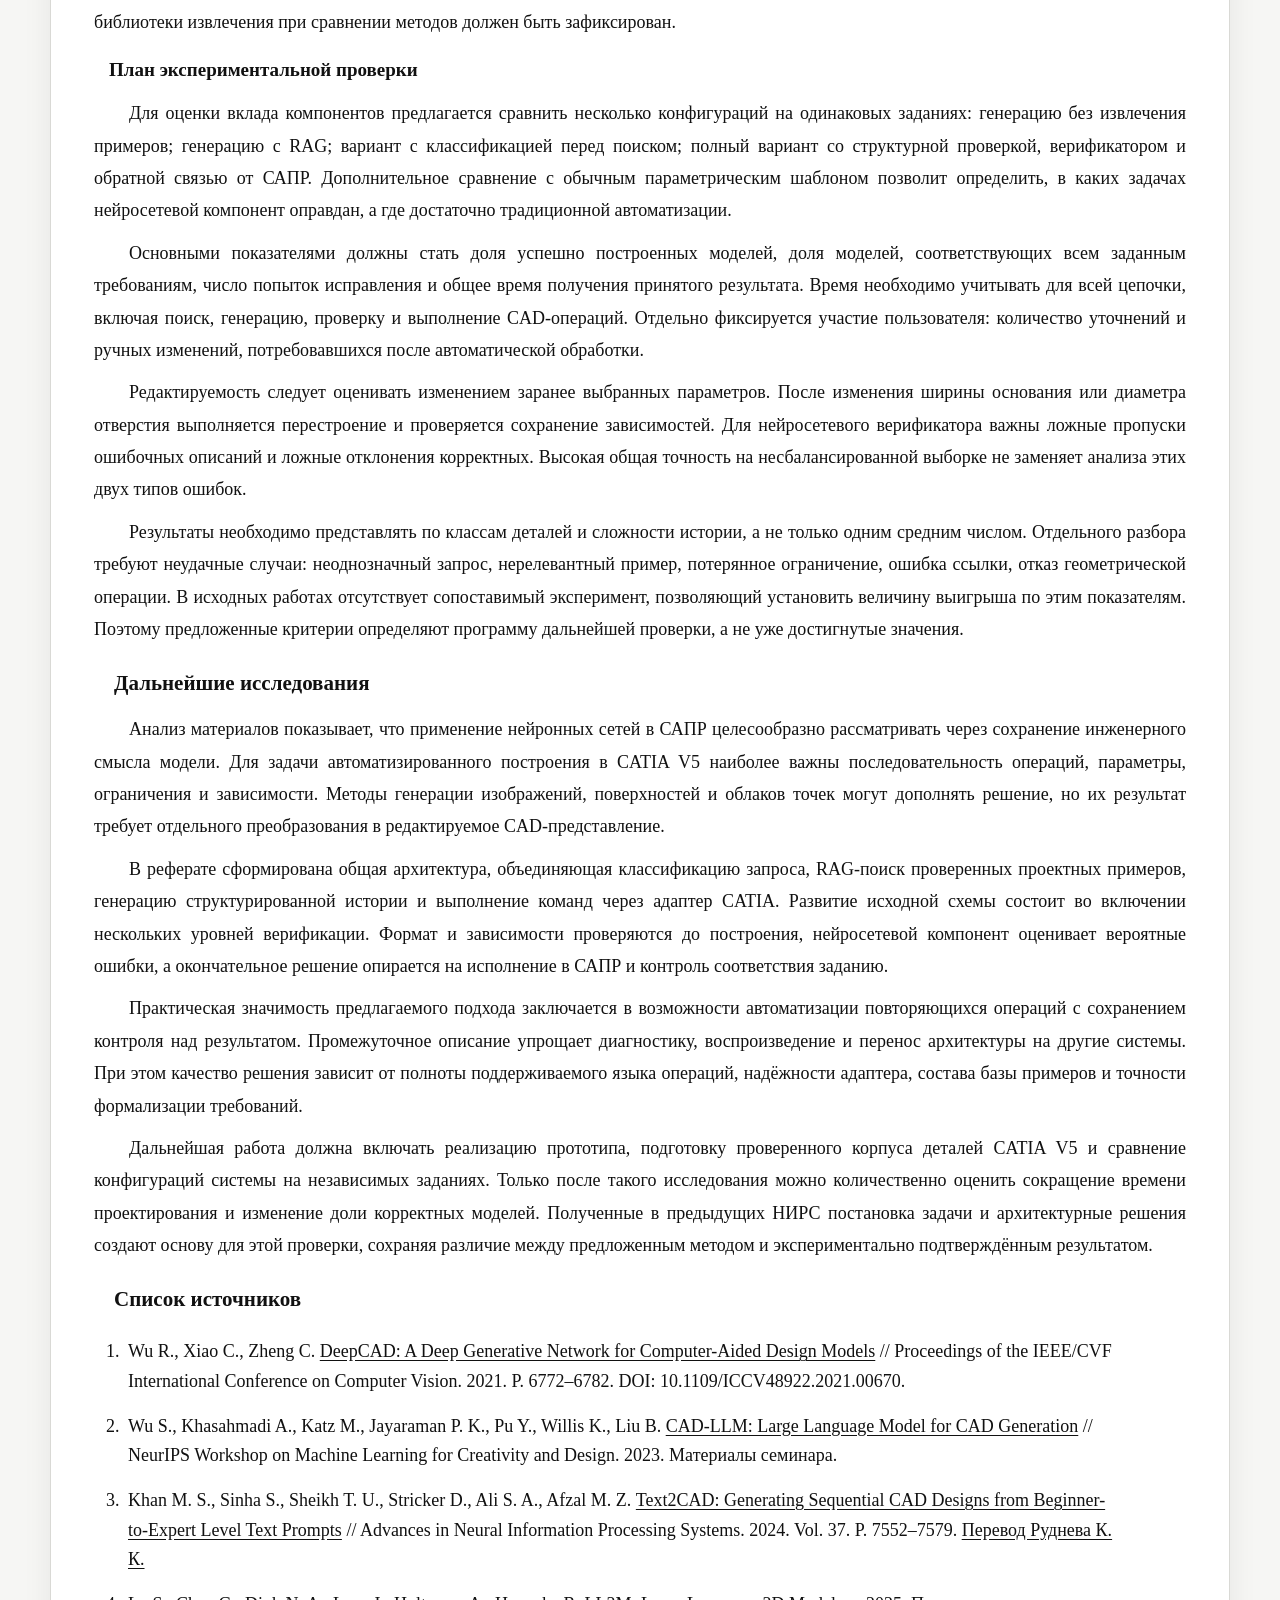
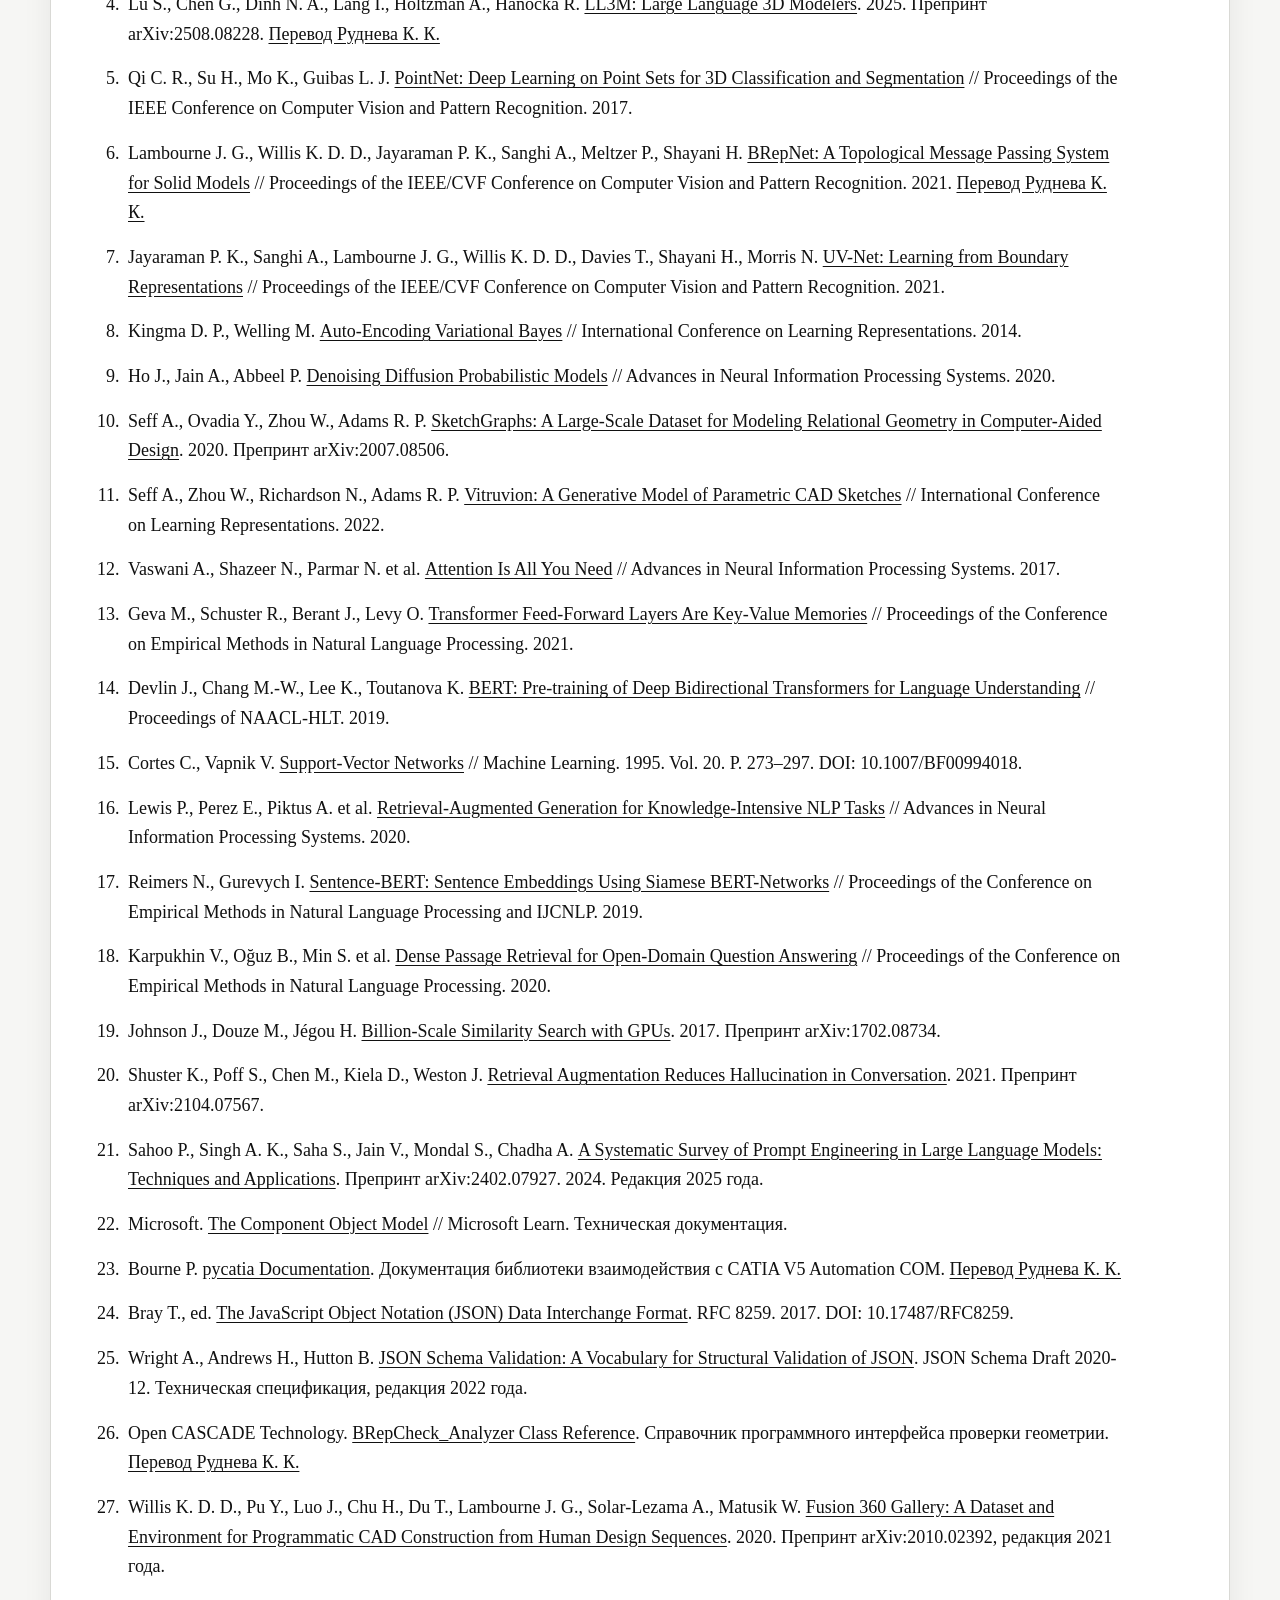
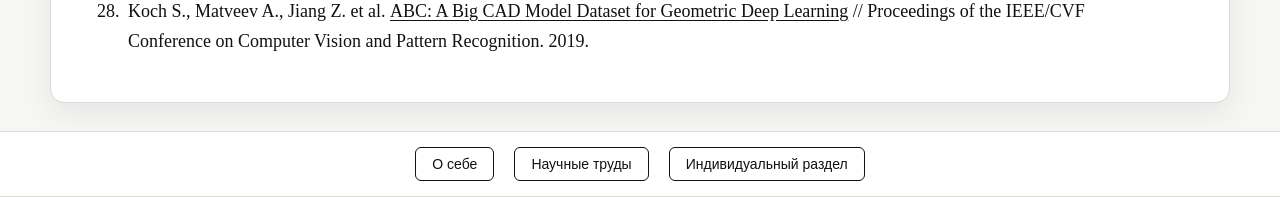
==== commit a71faf7b: "Update profile pages and photos" ====
--- a/diss/index.htm
+++ b/diss/index.htm
@@ -39,7 +39,6 @@
         <main id="maintext" class="abstract-page">
             <h1>Аналитический обзор по теме магистерской работы</h1>
             <p class="abstract-subtitle">Исследование применения современных нейронных сетей для повышения эффективности систем автоматизированного проектирования</p>
-            <p class="abstract-keywords"><strong>Ключевые слова:</strong> САПР, CATIA V5, параметрическое моделирование, нейронные сети, большие языковые модели, RAG, генерация CAD-моделей, геометрическая верификация.</p>
             <nav class="abstract-toc" aria-label="Содержание реферата">
                 <strong>Содержание</strong>
                 <ol>
--- a/css/master_style.css
+++ b/css/master_style.css
@@ -244,7 +244,12 @@
     background: var(--surface-muted);
 }
 
-table#resume td a:hover {
+table#resume td.experience-links a {
+    text-decoration: underline;
+    text-underline-offset: 3px;
+}
+
+table#resume td a:hover {
     color: var(--accent);
     text-decoration-color: var(--accent);
 }
